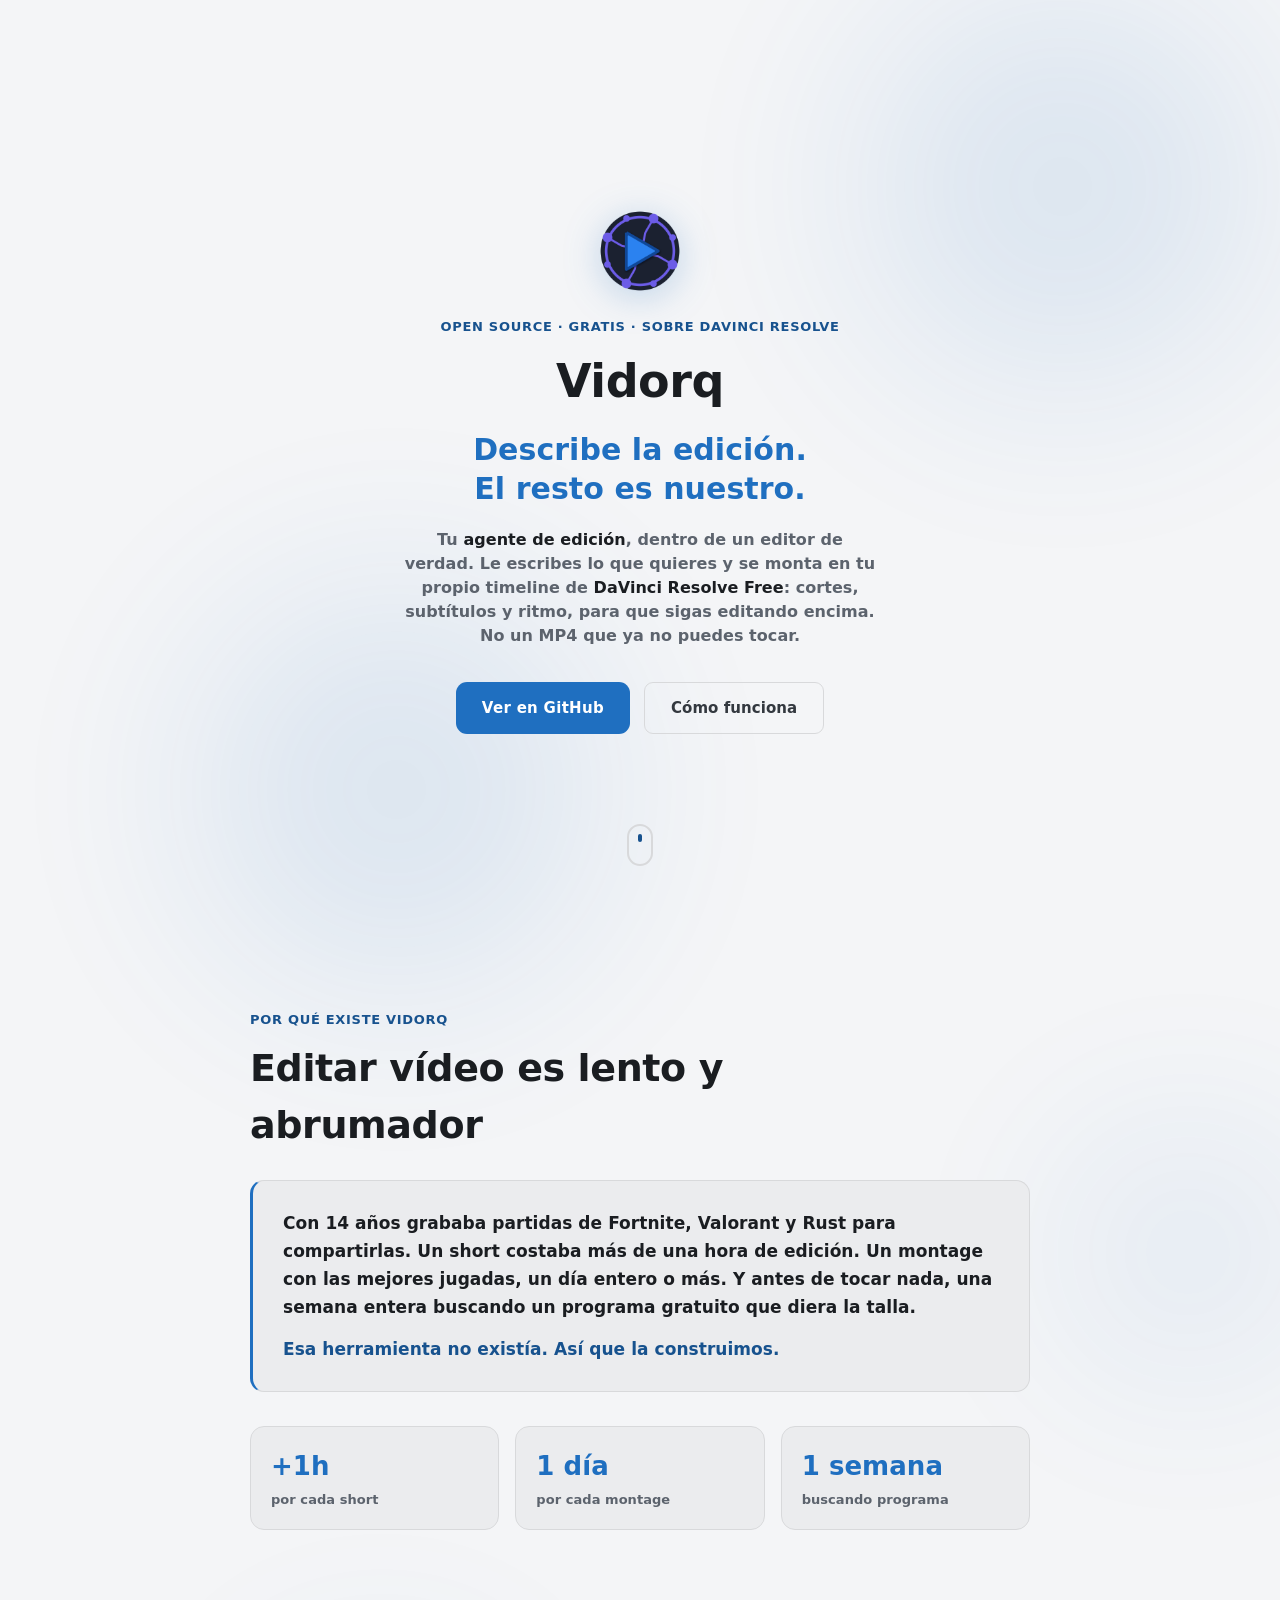
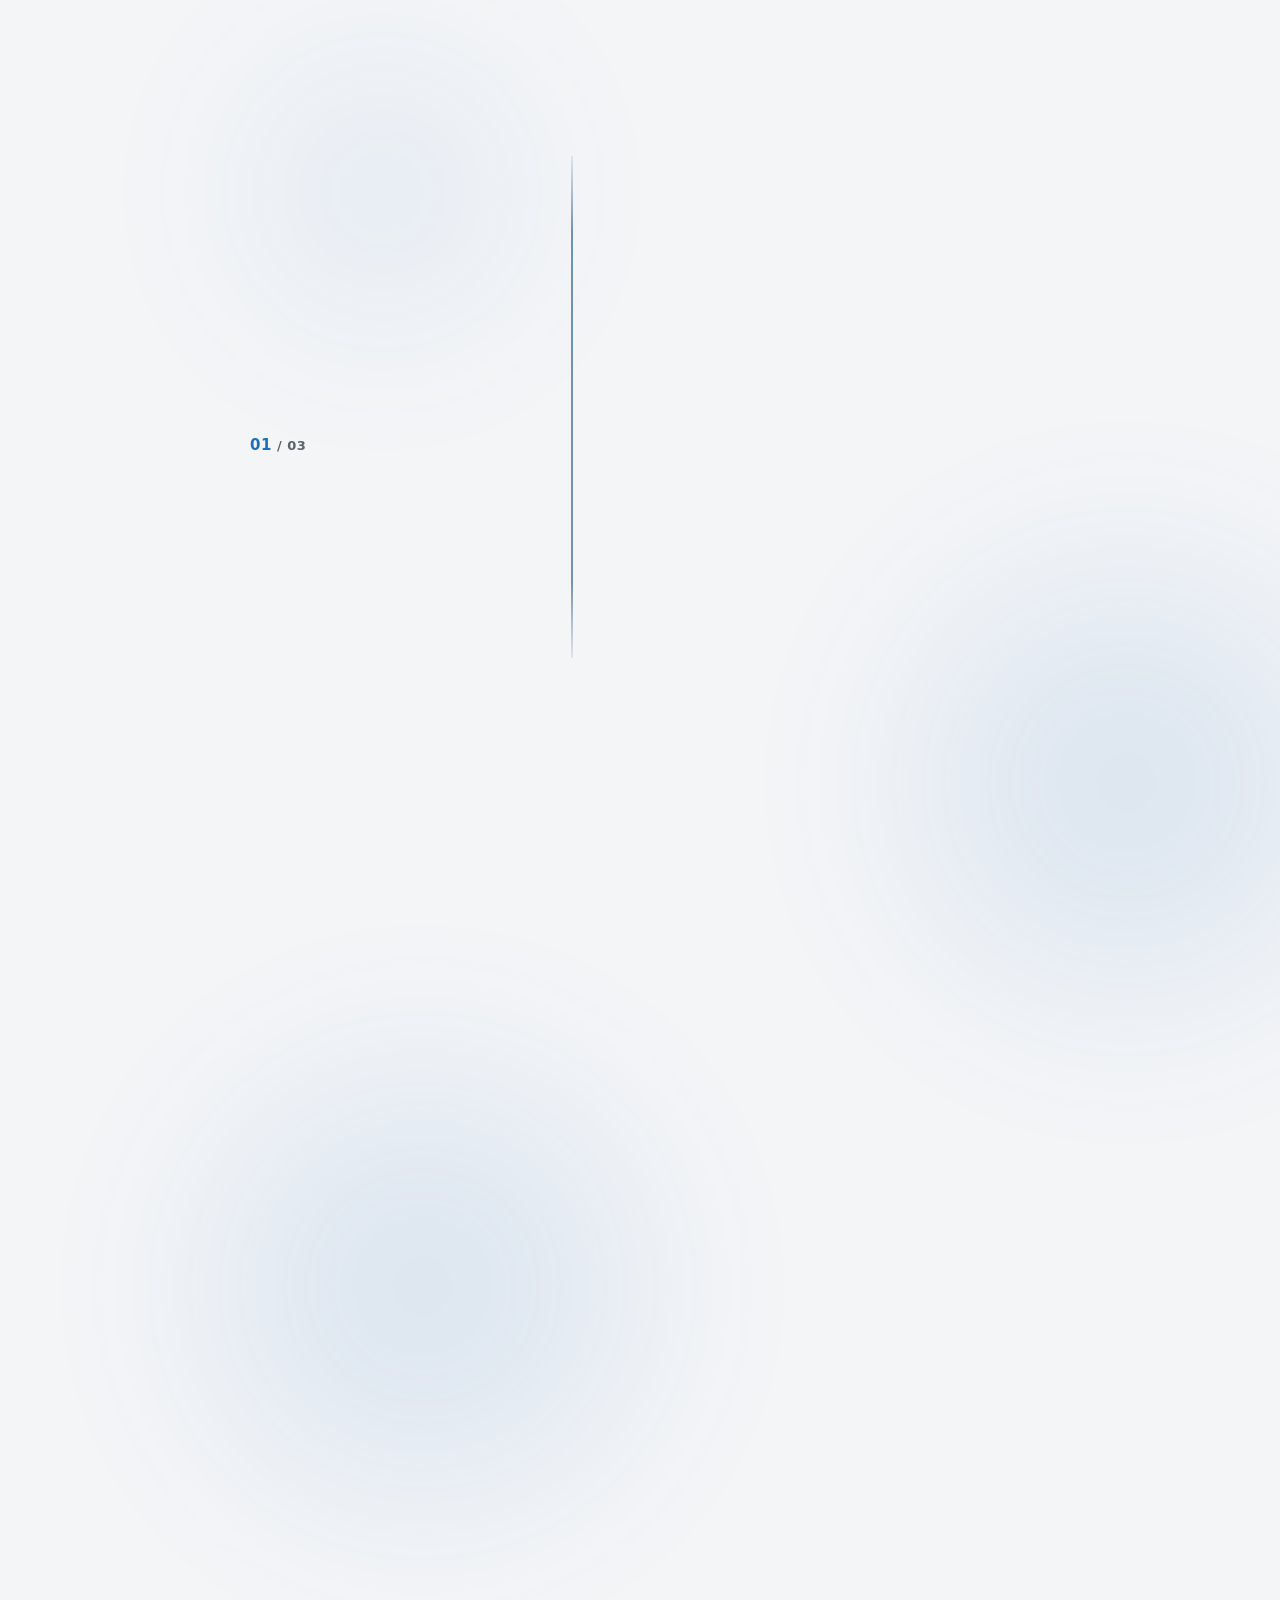
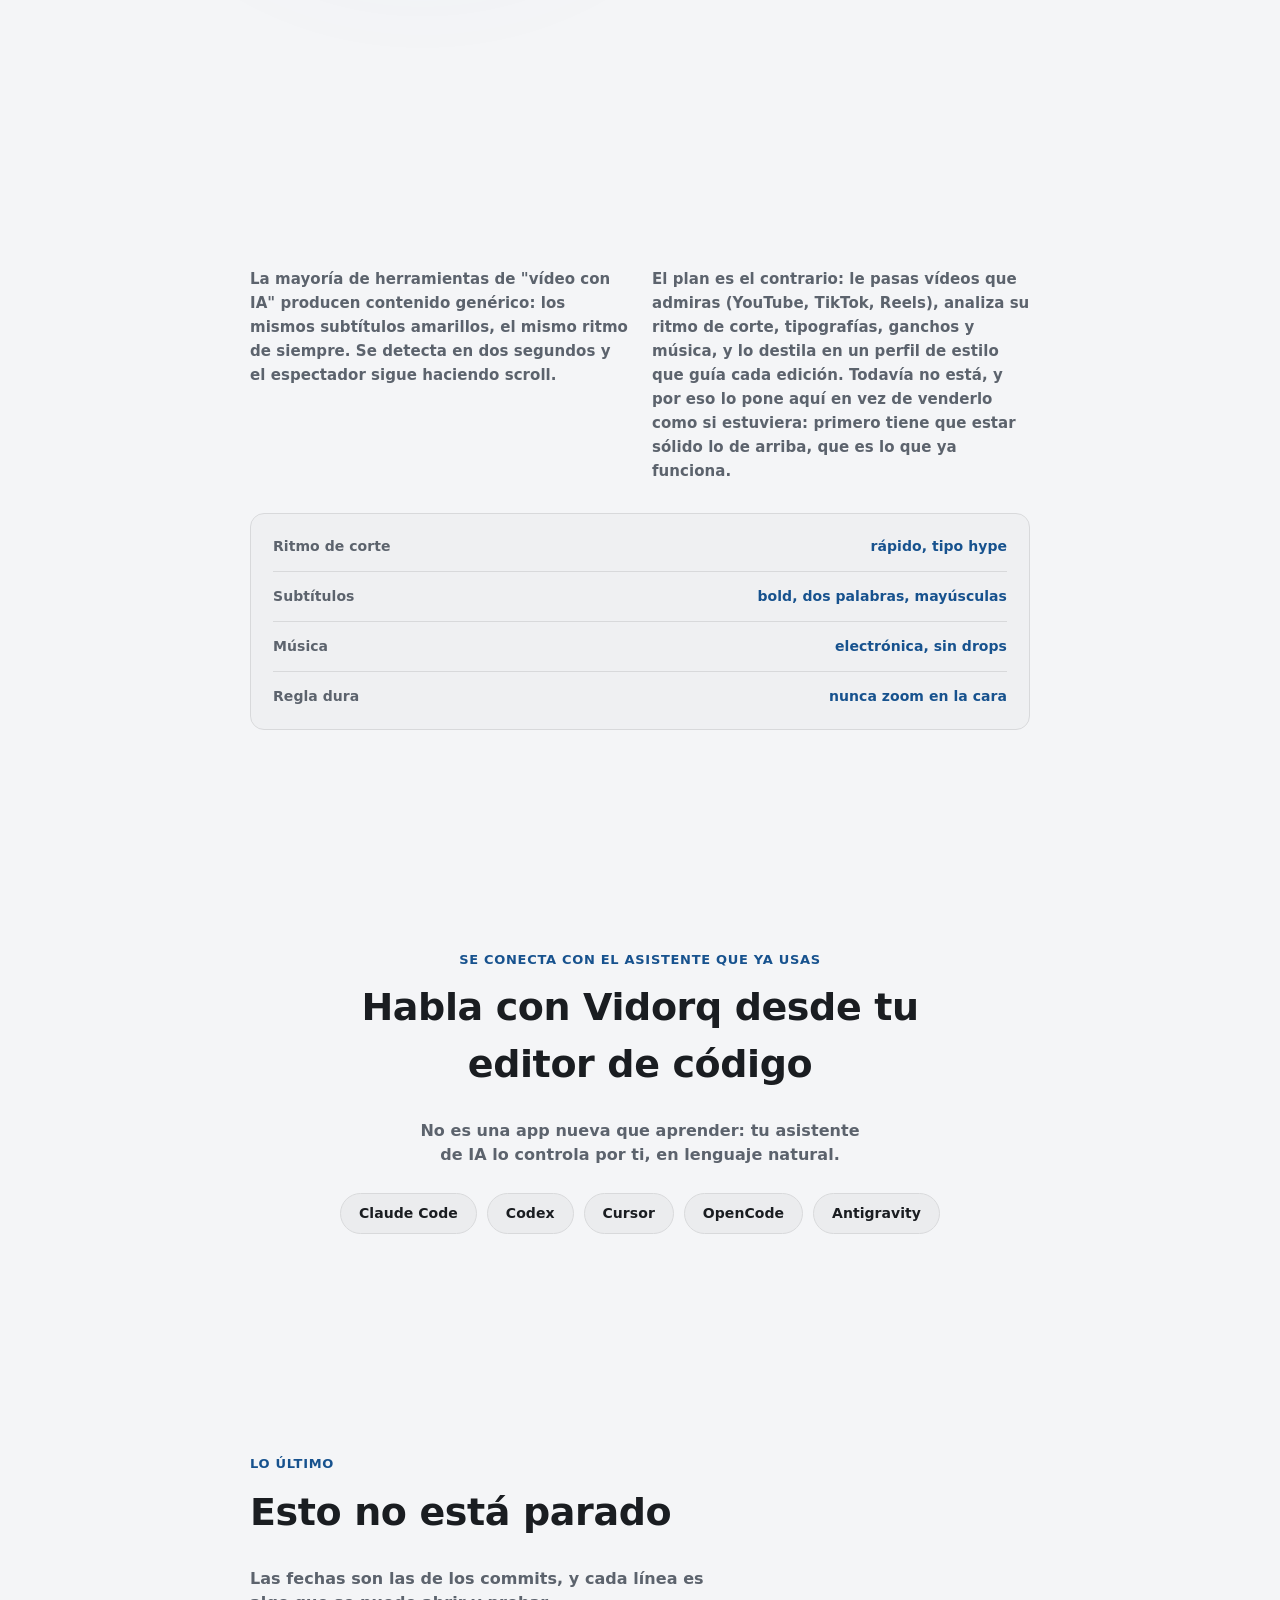
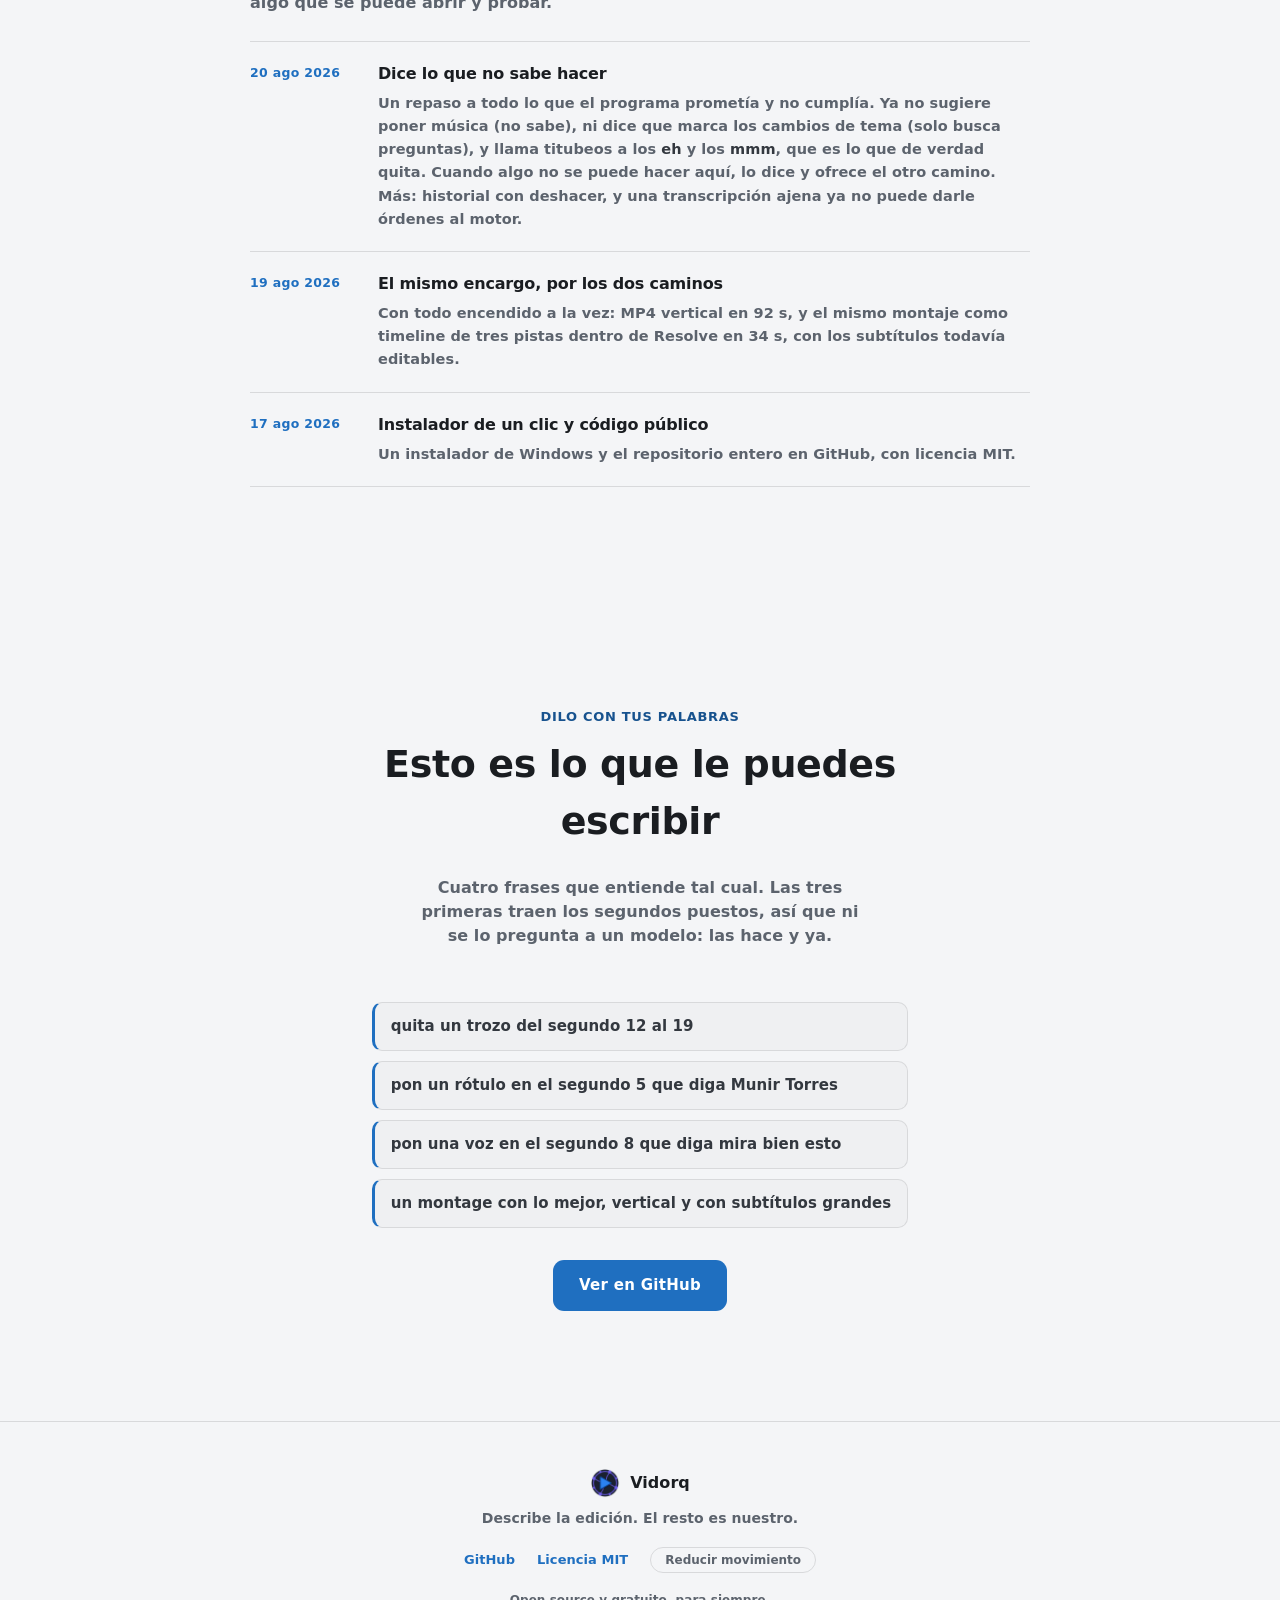
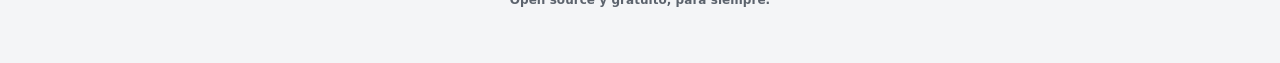
==== web/index.html @ 98719caa "Repaint the landing in Grafito, matching the app's new tokens Same palette, weights and button vocab" ====
<!DOCTYPE html>
<html lang="es">
<head>
  <meta charset="UTF-8">
  <meta name="viewport" content="width=device-width, initial-scale=1.0">
  <meta name="description" content="Vidorq: el editor de vídeo con IA, open source y gratuito, que vive dentro de DaVinci Resolve Free. Describe la edición, el resto es nuestro.">
  <title>Vidorq - Describe la edición. El resto es nuestro.</title>
  <link rel="icon" type="image/png" href="logo.png">
  <meta name="theme-color" content="#f4f5f7" media="(prefers-color-scheme: light)">
  <meta name="theme-color" content="#17191c" media="(prefers-color-scheme: dark)">
  <script>
  (function () {
    var h = document.documentElement;
    var q = new URLSearchParams(location.search).get('motion');
    var stored = null;
    try { stored = localStorage.getItem('vidorq-motion'); } catch (e) {}
    var reduce = matchMedia('(prefers-reduced-motion: reduce)').matches;
    var gain = q === 'off' ? 0
      : q === 'full' ? 1
      : stored === 'off' ? 0
      : reduce ? 0.25
      : 1;
    h.style.setProperty('--motion-gain', String(gain));
    h.classList.toggle('motion', gain > 0);
  })();
  </script>
  <link rel="stylesheet" href="styles.css">
  <noscript><style>.reveal { opacity: 1 !important; translate: 0 0 !important; }</style></noscript>
</head>
<body>

  <div class="parallax-bg" aria-hidden="true">
    <span class="orb orb-violet" style="top: -12vh; left: 60%;" data-speed="0.06"></span>
    <span class="orb orb-blue" style="top: 55vh; left: 8%;" data-speed="-0.09"></span>
    <span class="orb orb-violet orb-sm" style="top: 118vh; left: 78%;" data-speed="0.11"></span>
    <span class="orb orb-blue orb-sm" style="top: 178vh; left: 15%;" data-speed="-0.05"></span>
    <span class="orb orb-violet" style="top: 232vh; left: 65%;" data-speed="0.08"></span>
    <span class="orb orb-blue" style="top: 288vh; left: 10%;" data-speed="-0.07"></span>
  </div>

  <main>

    <!-- ============ HERO ============ -->
    <section class="hero">
      <div class="hero-inner">
        <img src="logo.png" width="1024" height="1024" alt="Vidorq" class="hero-logo" data-speed="-0.05">
        <p class="eyebrow reveal">Open source · gratis · sobre DaVinci Resolve</p>
        <h1 class="reveal">Vidorq</h1>
        <p class="tagline reveal">Describe la edición.<br>El resto es nuestro.</p>
        <p class="hero-sub reveal">Tu <strong>agente de edición</strong>, dentro de un editor de verdad. Le escribes lo que quieres y se monta en tu propio timeline de <strong>DaVinci Resolve Free</strong>: cortes, subtítulos y ritmo, para que sigas editando encima. No un MP4 que ya no puedes tocar.</p>
        <div class="hero-actions reveal">
          <a class="cta inline" href="https://github.com/Mun1to/vidorq" target="_blank" rel="noopener">Ver en GitHub</a>
          <a class="ghost" href="#problema">Cómo funciona</a>
        </div>
      </div>
      <a class="scroll-hint" href="#problema" aria-label="Bajar a la siguiente sección">
        <span></span>
      </a>
    </section>

    <!-- ============ EL PROBLEMA ============ -->
    <section id="problema" class="section">
      <div class="section-inner">
        <p class="eyebrow reveal">Por qué existe Vidorq</p>
        <h2 class="reveal">Editar vídeo es lento y abrumador</h2>

        <blockquote class="story reveal">
          <p>Con 14 años grababa partidas de Fortnite, Valorant y Rust para compartirlas. Un <strong>short</strong> costaba más de <strong>una hora</strong> de edición. Un <strong>montage</strong> con las mejores jugadas, <strong>un día entero o más</strong>. Y antes de tocar nada, <strong>una semana</strong> entera buscando un programa gratuito que diera la talla.</p>
          <p>Esa herramienta no existía. Así que la construimos.</p>
        </blockquote>

        <div class="stat-row">
          <div class="stat reveal">
            <strong>+1h</strong>
            <span>por cada short</span>
          </div>
          <div class="stat reveal">
            <strong>1 día</strong>
            <span>por cada montage</span>
          </div>
          <div class="stat reveal">
            <strong>1 semana</strong>
            <span>buscando programa</span>
          </div>
        </div>
      </div>
    </section>

    <!-- ============ COMO FUNCIONA ============ -->
    <section id="funciona" class="section">
      <div class="section-inner funciona-grid">
        <div class="funciona-sticky">
          <p class="eyebrow reveal">Cómo funciona</p>
          <h2 class="reveal">Tres pasos. Ninguna curva de aprendizaje</h2>
          <p class="funciona-counter" aria-hidden="true"><span data-count>01</span> / 03</p>
        </div>

        <div class="funciona-steps">
          <div class="step reveal" data-step="1">
            <span class="step-num">1</span>
            <h3>Arrastra tu vídeo</h3>
            <p>Suelta tu clip, tu podcast o tu partida grabada. Se instala una vez (Resolve, Python y ffmpeg) y a partir de ahí es un clic en el menú de Resolve.</p>
          </div>
          <div class="step reveal" data-step="2">
            <span class="step-num">2</span>
            <h3>Preset o prompt</h3>
            <p>Un clic en un preset, o escribe en lenguaje natural lo que quieres: "corta los silencios y añade zoom en los momentos clave".</p>
          </div>
          <div class="step reveal" data-step="3">
            <span class="step-num">3</span>
            <h3>MP4 o timeline en Resolve</h3>
            <p>Recibe el vídeo final listo para publicar, o el proyecto abierto en DaVinci Resolve para retocar cualquier detalle a mano.</p>
          </div>
        </div>
      </div>
    </section>

    <!-- ============ LO QUE YA HACE ============ -->
    <!-- Esta seccion nacio el 19-ago-2026 porque al quitar de "El diferenciador"
         una funcion que todavia no existe, la pagina se quedaba sin decir en
         ningun sitio lo que el programa SI hace hoy. El contraste de
         posicionamiento es el que ya estaba decidido en docs/METAS.md: los demas
         exportan XML hacia Resolve, este vive dentro. -->
    <section id="hace" class="section">
      <div class="section-inner">
        <p class="eyebrow reveal">Lo que ya hace</p>
        <h2 class="reveal">Los demás exportan XML a Resolve. Vidorq vive en Resolve.</h2>

        <div class="split">
          <p class="reveal">Sale un timeline de verdad, con sus clips, sus subtítulos como títulos que puedes abrir y seguir tocando, y su corrección de color como una primaria normal. No un archivo que importas y rezas.</p>
          <p class="reveal">Y si lo que quieres es el vídeo y ya, sale también el MP4 sin abrir Resolve. Las dos salidas del mismo montaje, y cuando algo solo cabe en una, te lo dice antes en vez de callárselo.</p>
        </div>

        <div class="profile-card reveal">
          <div class="profile-row"><span>Corte</span><em>silencios, titubeos y tomas repetidas fuera</em></div>
          <div class="profile-row"><span>Subtítulos</span><em>diez estilos y ocho entradas, editables en Resolve</em></div>
          <div class="profile-row"><span>Vertical</span><em>9:16 apuntando a la cara, no al centro</em></div>
          <div class="profile-row"><span>Y además</span><em>zoom que se mueve, transiciones, rótulos y color</em></div>
        </div>
      </div>
    </section>

    <!-- ============ ANTI-SLOP ============ -->
    <section id="estilo" class="section">
      <div class="section-inner">
        <p class="eyebrow reveal">En camino</p>
        <h2 class="reveal">Se entrenará con tu estilo, no con plantillas</h2>

        <div class="split">
          <p class="reveal">La mayoría de herramientas de "vídeo con IA" producen contenido genérico: los mismos subtítulos amarillos, el mismo ritmo de siempre. Se detecta en dos segundos y el espectador sigue haciendo scroll.</p>
          <p class="reveal">El plan es el contrario: le pasas vídeos que admiras (YouTube, TikTok, Reels), analiza su ritmo de corte, tipografías, ganchos y música, y lo destila en un perfil de estilo que guía cada edición. <strong>Todavía no está</strong>, y por eso lo pone aquí en vez de venderlo como si estuviera: primero tiene que estar sólido lo de arriba, que es lo que ya funciona.</p>
        </div>

        <div class="profile-card reveal">
          <div class="profile-row"><span>Ritmo de corte</span><em>rápido, tipo hype</em></div>
          <div class="profile-row"><span>Subtítulos</span><em>bold, dos palabras, mayúsculas</em></div>
          <div class="profile-row"><span>Música</span><em>electrónica, sin drops</em></div>
          <div class="profile-row"><span>Regla dura</span><em>nunca zoom en la cara</em></div>
        </div>
      </div>
    </section>

    <!-- ============ FUNCIONA CON TU IA ============ -->
    <section id="ia" class="section">
      <div class="section-inner center">
        <p class="eyebrow reveal">Se conecta con el asistente que ya usas</p>
        <h2 class="reveal">Habla con Vidorq desde tu editor de código</h2>
        <p class="hint-text reveal">No es una app nueva que aprender: tu asistente de IA lo controla por ti, en lenguaje natural.</p>

        <div class="chips reveal">
          <span class="chip">Claude Code</span>
          <span class="chip">Codex</span>
          <span class="chip">Cursor</span>
          <span class="chip">OpenCode</span>
          <span class="chip">Antigravity</span>
        </div>
      </div>
    </section>

    <!-- ============ CIERRE: LO QUE LE PUEDES PEDIR ============ -->
    <!-- El cierre que pedia el roadmap: participativo y con prompts de ejemplo,
         no un boton suelto. Los cuatro son frases que el programa entiende de
         verdad, y las tres primeras ni siquiera pasan por un modelo: llevan los
         numeros puestos y eso es aritmetica. El montage de gaming esta ahi
         porque es literalmente de donde sale este proyecto. -->
    <section id="cambios" class="section">
      <div class="section-inner">
        <p class="eyebrow reveal">Lo último</p>
        <h2 class="reveal">Esto no está parado</h2>
        <p class="hint-text reveal">Las fechas son las de los commits, y cada línea es algo que se puede abrir y probar.</p>

        <ol class="log">
          <li class="log-row reveal">
            <span class="log-when">20 ago 2026</span>
            <div>
              <h3>Dice lo que no sabe hacer</h3>
              <p>Un repaso a todo lo que el programa prometía y no cumplía. Ya no sugiere poner música (no sabe), ni dice que marca los cambios de tema (solo busca preguntas), y llama titubeos a los <em>eh</em> y los <em>mmm</em>, que es lo que de verdad quita. Cuando algo no se puede hacer aquí, lo dice y ofrece el otro camino. Más: historial con deshacer, y una transcripción ajena ya no puede darle órdenes al motor.</p>
            </div>
          </li>
          <li class="log-row reveal">
            <span class="log-when">19 ago 2026</span>
            <div>
              <h3>El mismo encargo, por los dos caminos</h3>
              <p>Con todo encendido a la vez: MP4 vertical en 92 s, y el mismo montaje como timeline de tres pistas dentro de Resolve en 34 s, con los subtítulos todavía editables.</p>
            </div>
          </li>
          <li class="log-row reveal">
            <span class="log-when">17 ago 2026</span>
            <div>
              <h3>Instalador de un clic y código público</h3>
              <p>Un instalador de Windows y el repositorio entero en GitHub, con licencia MIT.</p>
            </div>
          </li>
        </ol>
      </div>
    </section>

    <section id="pedir" class="section">
      <div class="section-inner center">
        <p class="eyebrow reveal">Dilo con tus palabras</p>
        <h2 class="reveal">Esto es lo que le puedes escribir</h2>
        <p class="hint-text reveal">Cuatro frases que entiende tal cual. Las tres primeras traen los segundos puestos, así que ni se lo pregunta a un modelo: las hace y ya.</p>

        <div class="says reveal">
          <p class="say">quita un trozo del segundo 12 al 19</p>
          <p class="say">pon un rótulo en el segundo 5 que diga Munir Torres</p>
          <p class="say">pon una voz en el segundo 8 que diga mira bien esto</p>
          <p class="say">un montage con lo mejor, vertical y con subtítulos grandes</p>
        </div>

        <div class="hero-actions reveal">
          <a class="cta inline" href="https://github.com/Mun1to/vidorq" target="_blank" rel="noopener">Ver en GitHub</a>
        </div>
      </div>
    </section>

  </main>

  <!-- ============ FOOTER ============ -->
  <footer class="footer">
    <div class="footer-inner">
      <div class="brand">
        <img src="logo.png" width="1024" height="1024" alt="Vidorq" class="brand-logo">
        <span class="brand-name">Vidorq</span>
      </div>
      <p class="footer-tagline">Describe la edición. El resto es nuestro.</p>
      <div class="footer-links">
        <a href="https://github.com/Mun1to/vidorq" target="_blank" rel="noopener">GitHub</a>
        <a href="https://github.com/Mun1to/vidorq/blob/main/LICENSE" target="_blank" rel="noopener">Licencia MIT</a>
        <button type="button" class="motion-toggle" id="motionToggle" aria-pressed="false">Reducir movimiento</button>
      </div>
      <p class="footer-copy">Open source y gratuito, para siempre.</p>
    </div>
  </footer>

  <script src="app.js"></script>
</body>
</html>
---- web/styles.css ----
/* ==========================================================
   Vidorq - landing
   Los tokens de color, peso y tipografia son una copia sincronizada
   de app/src/App.css (paleta Grafito, hecha el 23-ago-2026). No se
   importan por ruta relativa a proposito: la landing se despliega
   sola y ese archivo puede no existir en produccion. Si App.css
   cambia su :root, hay que volver a copiarlo aqui a mano.
   ========================================================== */

:root {
  font-family: "Segoe UI Variable Display", "Segoe UI Variable Text", "Segoe UI", Inter,
    system-ui, sans-serif;
  font-size: 16px;
  line-height: 1.5;
  letter-spacing: .05px;
  -webkit-font-smoothing: antialiased;

  --w-cuerpo: 600;
  --w-fuerte: 720;
  --w-et: 800;

  --panel: color-mix(in srgb, var(--bg) 100%, var(--vuelta) 4%);
  --panel2: color-mix(in srgb, var(--bg) 100%, var(--vuelta) 2%);
  --line: color-mix(in srgb, var(--bg) 100%, var(--vuelta) 13%);
  --line-soft: color-mix(in srgb, var(--bg) 100%, var(--vuelta) 7%);
  --accent-soft: color-mix(in srgb, var(--accent) 74%, var(--vuelta));
  --accent-fill: color-mix(in srgb, var(--accent) 14%, var(--bg));
}

:root, :root[data-theme="light"] {
  color-scheme: light;
  --vuelta: #000000;
  --bg: #f4f5f7;
  --text: #1a1d21;
  --text-dim: #33383f;
  --muted: #5c636d;
  --faint: #858c96;
  --accent: #1f6fc0;
  --sobre: #ffffff;
}

@media (prefers-color-scheme: dark) {
  :root:not([data-theme="light"]) {
    color-scheme: dark;
    --vuelta: #ffffff;
    --bg: #17191c;
    --text: #e8eaed;
    --text-dim: #c5cbd3;
    --muted: #9aa1ab;
    --faint: #6b727c;
    --accent: #3d8ee0;
    --sobre: #06090c;
  }
}

:root[data-theme="dark"] {
  color-scheme: dark;
  --vuelta: #ffffff;
  --bg: #17191c;
  --text: #e8eaed;
  --text-dim: #c5cbd3;
  --muted: #9aa1ab;
  --faint: #6b727c;
  --accent: #3d8ee0;
  --sobre: #06090c;
}

* { box-sizing: border-box; margin: 0; padding: 0; }

html { scroll-behavior: auto; }
html.motion { scroll-behavior: smooth; }

body {
  background: var(--bg);
  color: var(--text);
  font-weight: var(--w-cuerpo);
  overflow-x: hidden;
  position: relative;
}

img { display: block; max-width: 100%; }

a { color: inherit; text-decoration: none; }

/* ---------- fondo en capas (parallax) ---------- */

.parallax-bg {
  position: absolute;
  inset: 0;
  z-index: 0;
  overflow: hidden;
  pointer-events: none;
}

.orb {
  position: absolute;
  display: block;
  width: 46vw;
  height: 46vw;
  max-width: 620px;
  max-height: 620px;
  border-radius: 50%;
  filter: blur(90px);
  opacity: .16;
  will-change: translate;
}

.orb-sm { width: 30vw; height: 30vw; max-width: 380px; max-height: 380px; opacity: .11; }

/* Un solo acento, no dos: el morado ya no existe en Grafito. */
.orb-violet, .orb-blue { background: radial-gradient(circle, var(--accent), transparent 70%); }

main, .footer { position: relative; z-index: 1; }

/* ---------- reveal on scroll ---------- */

.reveal {
  opacity: 0;
  translate: 0 calc(22px * var(--motion-gain, 1));
  transition: opacity .7s ease, translate .7s ease;
}

.reveal.in-view { opacity: 1; translate: 0 0; }

.funciona-steps .reveal:nth-child(2) { transition-delay: .12s; }
.funciona-steps .reveal:nth-child(3) { transition-delay: .24s; }
.stat-row .reveal:nth-child(2) { transition-delay: .12s; }
.stat-row .reveal:nth-child(3) { transition-delay: .24s; }

/* ---------- texto general ---------- */

.eyebrow {
  font-size: 13px;
  font-weight: var(--w-et);
  letter-spacing: .7px;
  text-transform: uppercase;
  color: var(--accent-soft);
  margin-bottom: 10px;
}

h1, h2, h3 { font-weight: var(--w-et); letter-spacing: -.01em; color: var(--text); }

h2 {
  font-size: clamp(26px, 4vw, 38px);
  margin-bottom: 26px;
  max-width: 640px;
}

.section .center h2, .center h2 { margin-left: auto; margin-right: auto; }

/* ---------- hero ---------- */

.hero {
  position: relative;
  min-height: 100vh;
  display: flex;
  flex-direction: column;
  align-items: center;
  justify-content: center;
  text-align: center;
  padding: 100px 24px 60px;
}

.hero-inner {
  max-width: 640px;
  display: flex;
  flex-direction: column;
  align-items: center;
  will-change: opacity, translate, scale;
}

.hero-logo {
  width: 88px;
  height: 88px;
  margin-bottom: 22px;
  filter: drop-shadow(0 6px 18px color-mix(in srgb, var(--accent) 25%, transparent));
}

.hero h1 {
  font-size: clamp(34px, 6vw, 46px);
  margin-bottom: 14px;
}

.tagline {
  font-size: clamp(22px, 3.4vw, 30px);
  font-weight: var(--w-fuerte);
  color: var(--accent);
  margin-bottom: 20px;
  line-height: 1.3;
}

.hero-sub {
  color: var(--muted);
  font-size: 16px;
  max-width: 480px;
  margin-bottom: 34px;
}

.hero-sub strong { color: var(--text); font-weight: var(--w-fuerte); }

.hero-actions { display: flex; gap: 14px; flex-wrap: wrap; justify-content: center; }

/* ---------- botones (mismas clases que la app: .cta y .ghost) ---------- */

.cta {
  background: var(--accent);
  color: var(--sobre);
  border: 0;
  border-radius: 11px;
  padding: 14px 26px;
  font-size: 15px;
  font-weight: var(--w-fuerte);
  letter-spacing: .3px;
  font-family: inherit;
  cursor: pointer;
  display: inline-flex;
  align-items: center;
  justify-content: center;
  gap: 9px;
  transition: filter .12s, translate .18s ease-out;
}

.cta:hover { filter: brightness(1.1); }
.cta:focus-visible { outline: 2px solid var(--accent); outline-offset: 2px; border-radius: 6px; }

.ghost {
  background: transparent;
  border: 1px solid var(--line);
  color: var(--text-dim);
  border-radius: 9px;
  padding: 14px 26px;
  font-size: 15px;
  font-weight: var(--w-cuerpo);
  font-family: inherit;
  cursor: pointer;
  display: inline-block;
  transition: border-color .12s, translate .18s ease-out;
}

.ghost:hover { border-color: var(--accent); }
.ghost:focus-visible { outline: 2px solid var(--accent); outline-offset: 2px; border-radius: 6px; }

.scroll-hint {
  position: absolute;
  bottom: 34px;
  left: 50%;
  transform: translateX(-50%);
  width: 26px;
  height: 42px;
  border: 2px solid var(--line);
  border-radius: 999px;
  display: flex;
  justify-content: center;
  padding-top: 8px;
}

.scroll-hint span {
  width: 4px;
  height: 8px;
  border-radius: 999px;
  background: var(--accent-soft);
}

html.motion .scroll-hint span {
  animation: scrollDot 1.8s ease-in-out 2;
}

@keyframes scrollDot {
  0% { translate: 0 0; opacity: 1; }
  70% { translate: 0 14px; opacity: 0; }
  100% { translate: 0 14px; opacity: 0; }
}

/* ---------- secciones ---------- */

.section { padding: 110px 24px; }

.section-inner { max-width: 780px; margin: 0 auto; }

.section-inner.center { text-align: center; display: flex; flex-direction: column; align-items: center; }

/* ---------- problema ---------- */

.story {
  background: var(--panel);
  border: 1px solid var(--line);
  border-left: 3px solid var(--accent);
  border-radius: 14px;
  padding: 28px 30px;
  font-size: 17px;
  line-height: 1.65;
  color: var(--text);
  margin-bottom: 34px;
}

.story p + p { margin-top: 14px; color: var(--accent-soft); font-weight: var(--w-fuerte); }

.story strong { color: var(--text); font-weight: var(--w-fuerte); }

.stat-row { display: flex; gap: 16px; flex-wrap: wrap; }

.stat {
  flex: 1;
  min-width: 140px;
  background: var(--panel);
  border: 1px solid var(--line);
  border-radius: 14px;
  padding: 20px;
  display: flex;
  flex-direction: column;
  gap: 4px;
}

.stat strong { font-size: 26px; color: var(--accent); font-weight: var(--w-et); }
.stat span { font-size: 13px; color: var(--muted); }

/* ---------- como funciona (timeline + columna sticky) ---------- */

.funciona-grid { display: block; }

.funciona-counter {
  margin-top: 18px;
  font-size: 13px;
  font-weight: var(--w-fuerte);
  color: var(--muted);
  letter-spacing: .5px;
  font-variant-numeric: tabular-nums;
}

.funciona-counter span { color: var(--accent); font-size: 15px; font-weight: var(--w-et); }

.funciona-steps {
  position: relative;
  display: flex;
  flex-direction: column;
  gap: 28px;
  padding-left: 34px;
  margin-top: 36px;
}

.funciona-steps::before {
  content: "";
  position: absolute;
  left: 13px;
  top: 6px;
  bottom: 6px;
  width: 2px;
  background: linear-gradient(180deg, var(--line), var(--accent-soft) 15%, var(--accent-soft) 85%, var(--line));
  opacity: .6;
}

.step {
  position: relative;
  background: var(--panel);
  border: 1px solid var(--line);
  border-radius: 14px;
  padding: 26px 22px;
  display: flex;
  flex-direction: column;
  gap: 8px;
}

.step-num {
  position: absolute;
  left: -34px;
  top: 26px;
  width: 32px;
  height: 32px;
  border-radius: 50%;
  background: var(--accent);
  color: var(--sobre);
  font-weight: var(--w-et);
  font-size: 14px;
  display: grid;
  place-items: center;
  box-shadow: 0 0 0 4px var(--bg);
  transition: scale .3s ease, box-shadow .3s ease;
}

.step.active .step-num {
  scale: 1.15;
  box-shadow: 0 0 0 4px var(--bg), 0 0 16px color-mix(in srgb, var(--accent) 55%, transparent);
}

.step h3 { font-size: 17px; font-weight: var(--w-fuerte); }
.step p { font-size: 14px; color: var(--muted); line-height: 1.55; }

@media (min-width: 860px) {
  .funciona-grid {
    display: grid;
    grid-template-columns: 260px 1fr;
    gap: 48px;
    align-items: start;
  }

  .funciona-sticky { position: sticky; top: 120px; }

  .funciona-steps { margin-top: 0; }
}

/* ---------- anti-slop / lo que ya hace ---------- */

.split {
  display: grid;
  grid-template-columns: 1fr 1fr;
  gap: 24px;
  margin-bottom: 30px;
}

.split p { color: var(--muted); font-size: 15px; line-height: 1.6; }

.profile-card {
  background: var(--panel2);
  border: 1px solid var(--line);
  border-radius: 14px;
  padding: 8px 22px;
}

.profile-row {
  display: flex;
  justify-content: space-between;
  gap: 12px;
  padding: 14px 0;
  font-size: 14px;
}

.profile-row + .profile-row { border-top: 1px solid var(--line); }
.profile-row span { color: var(--muted); }
.profile-row em { color: var(--accent-soft); font-style: normal; font-weight: var(--w-fuerte); text-align: right; }

/* ---------- funciona con tu IA ---------- */

.hint-text { color: var(--muted); max-width: 460px; margin-bottom: 26px; }

.chips { display: flex; gap: 10px; flex-wrap: wrap; justify-content: center; }

.chip {
  background: var(--panel);
  border: 1px solid var(--line);
  color: var(--text);
  border-radius: 999px;
  padding: 9px 18px;
  font-size: 14px;
  font-weight: var(--w-fuerte);
  display: inline-block;
  transition: translate .18s ease-out, border-color .15s;
}

/* ---------- lo ultimo (changelog) ---------- */

.log { list-style: none; display: flex; flex-direction: column; gap: 0; }

.log-row {
  display: grid;
  grid-template-columns: 108px 1fr;
  gap: 20px;
  padding: 20px 0;
  border-top: 1px solid var(--line);
}

.log-row:last-child { border-bottom: 1px solid var(--line); }

.log-when {
  font-size: 12.5px;
  font-weight: var(--w-fuerte);
  letter-spacing: .3px;
  color: var(--accent);
  padding-top: 2px;
}

.log-row h3 { font-size: 16px; margin-bottom: 6px; font-weight: var(--w-fuerte); }
.log-row p { font-size: 14.5px; color: var(--muted); line-height: 1.6; }
.log-row em { color: var(--text-dim); font-style: normal; font-weight: var(--w-fuerte); }

@media (max-width: 640px) {
  .log-row { grid-template-columns: 1fr; gap: 6px; }
}

/* Las frases que se le pueden escribir. Se ven como lo que son: texto que
   alguien teclea, no botones ni tarjetas. */
.says {
  display: flex; flex-direction: column; gap: 10px;
  max-width: 620px; margin: 28px auto 32px; text-align: left;
}
.say {
  background: var(--panel2);
  border: 1px solid var(--line);
  border-left: 3px solid var(--accent);
  border-radius: 10px; padding: 13px 16px;
  font-size: 15px; line-height: 1.4; color: var(--text-dim);
}
@media (max-width: 640px) { .say { font-size: 14px; padding: 11px 13px; } }

/* ---------- footer ---------- */

.footer {
  border-top: 1px solid var(--line);
  padding: 46px 24px 54px;
  text-align: center;
}

.footer .brand { display: flex; align-items: center; justify-content: center; gap: 10px; margin-bottom: 10px; }
.footer .brand-logo { width: 30px; height: 30px; }
.footer .brand-name { font-weight: var(--w-et); font-size: 16px; }

.footer-tagline { color: var(--muted); font-size: 14px; margin-bottom: 18px; }

.footer-links { display: flex; gap: 22px; justify-content: center; align-items: center; flex-wrap: wrap; margin-bottom: 18px; }
.footer-links a { font-size: 13px; color: var(--accent); font-weight: var(--w-fuerte); }
.footer-links a:hover { text-decoration: underline; }
.footer-links a:focus-visible { outline: 2px solid var(--accent); outline-offset: 3px; }

.motion-toggle {
  background: transparent;
  border: 1px solid var(--line);
  color: var(--muted);
  border-radius: 999px;
  padding: 5px 14px;
  font-size: 12px;
  font-weight: var(--w-fuerte);
  font-family: inherit;
  cursor: pointer;
  transition: border-color .15s, color .15s;
}

.motion-toggle:hover { border-color: var(--accent); color: var(--text); }
.motion-toggle[aria-pressed="true"] { border-color: var(--accent); color: var(--accent); background: var(--accent-fill); }
.motion-toggle:focus-visible { outline: 2px solid var(--accent); outline-offset: 3px; }

.footer-copy { font-size: 12px; color: var(--muted); }

/* ---------- responsive ---------- */

@media (max-width: 720px) {
  .split { grid-template-columns: 1fr; }
  .section { padding: 80px 20px; }
  .hero { padding: 90px 20px 50px; }
  .profile-row { flex-direction: column; gap: 2px; }
  .profile-row em { text-align: left; }
}

@media (max-width: 480px) {
  .orb { opacity: .1; }
  .cta, .ghost { width: 100%; text-align: center; }
  .hero-actions { flex-direction: column; width: 100%; }
}
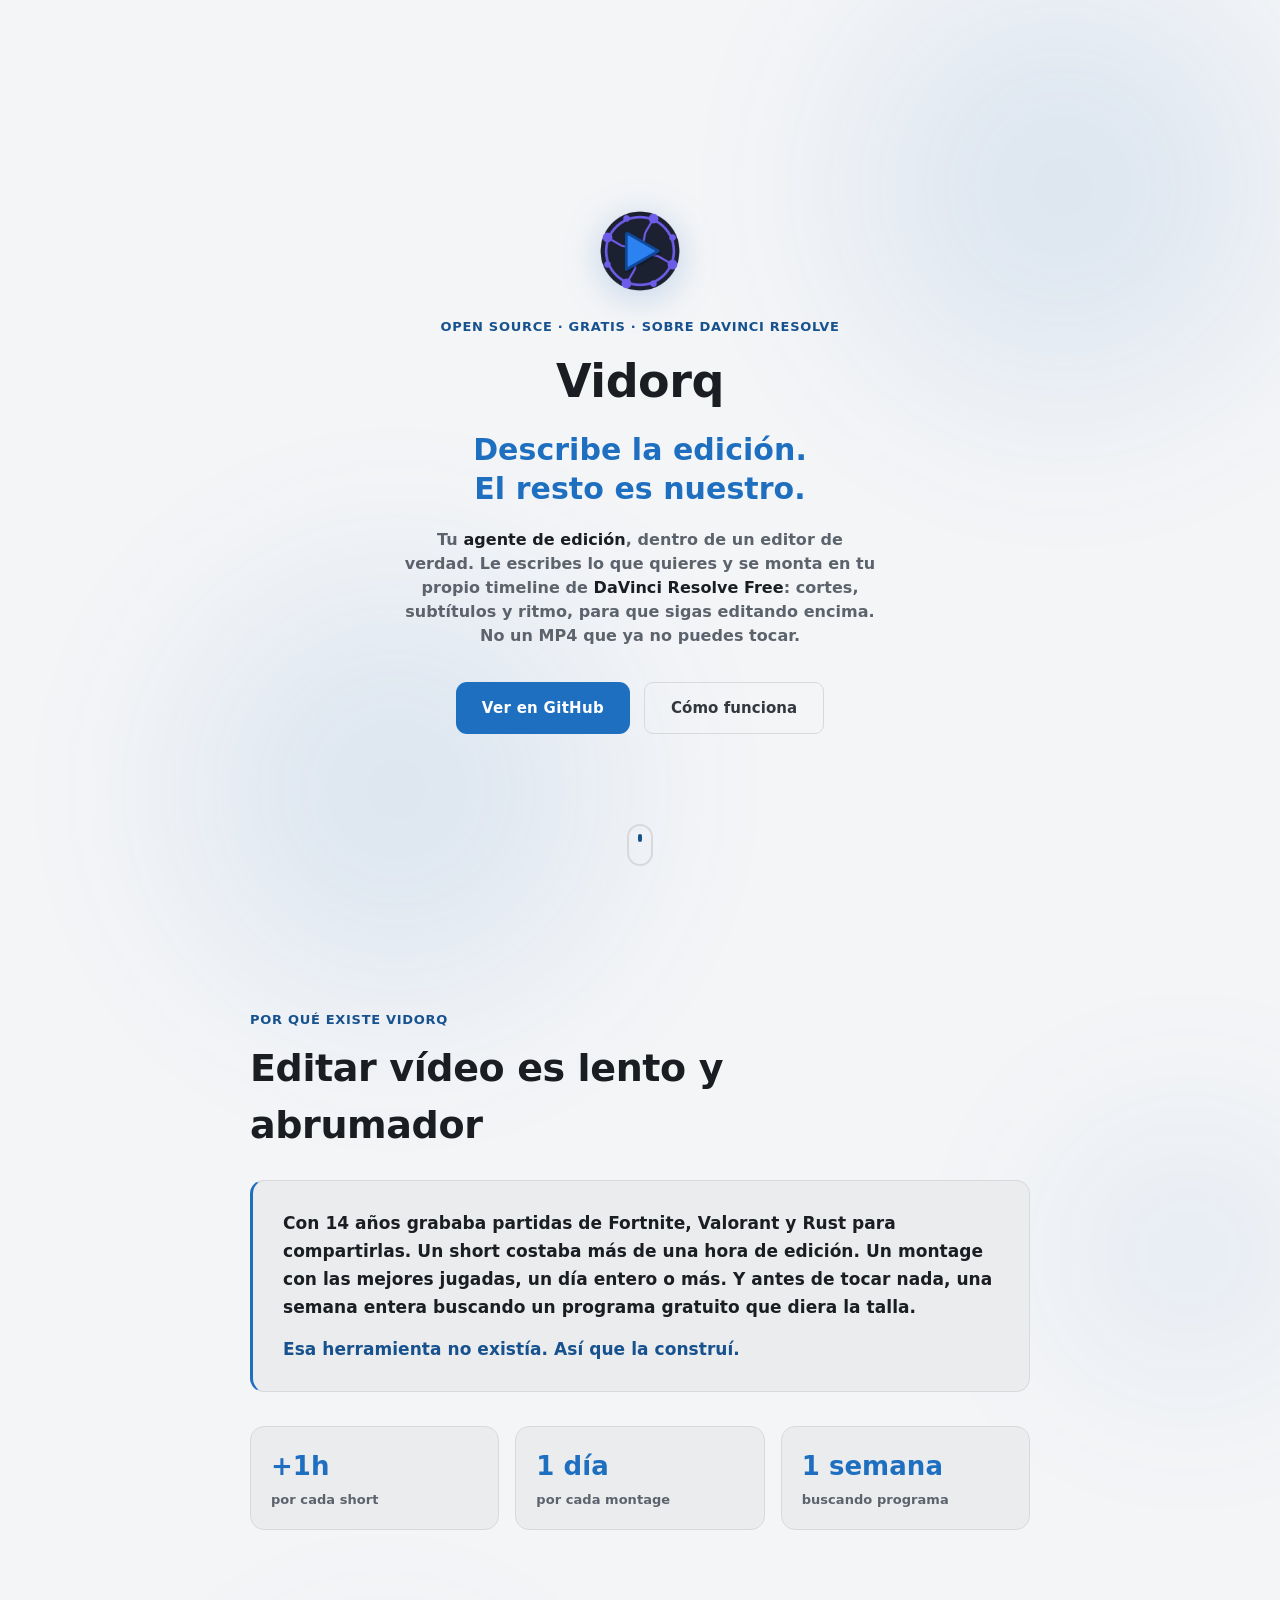
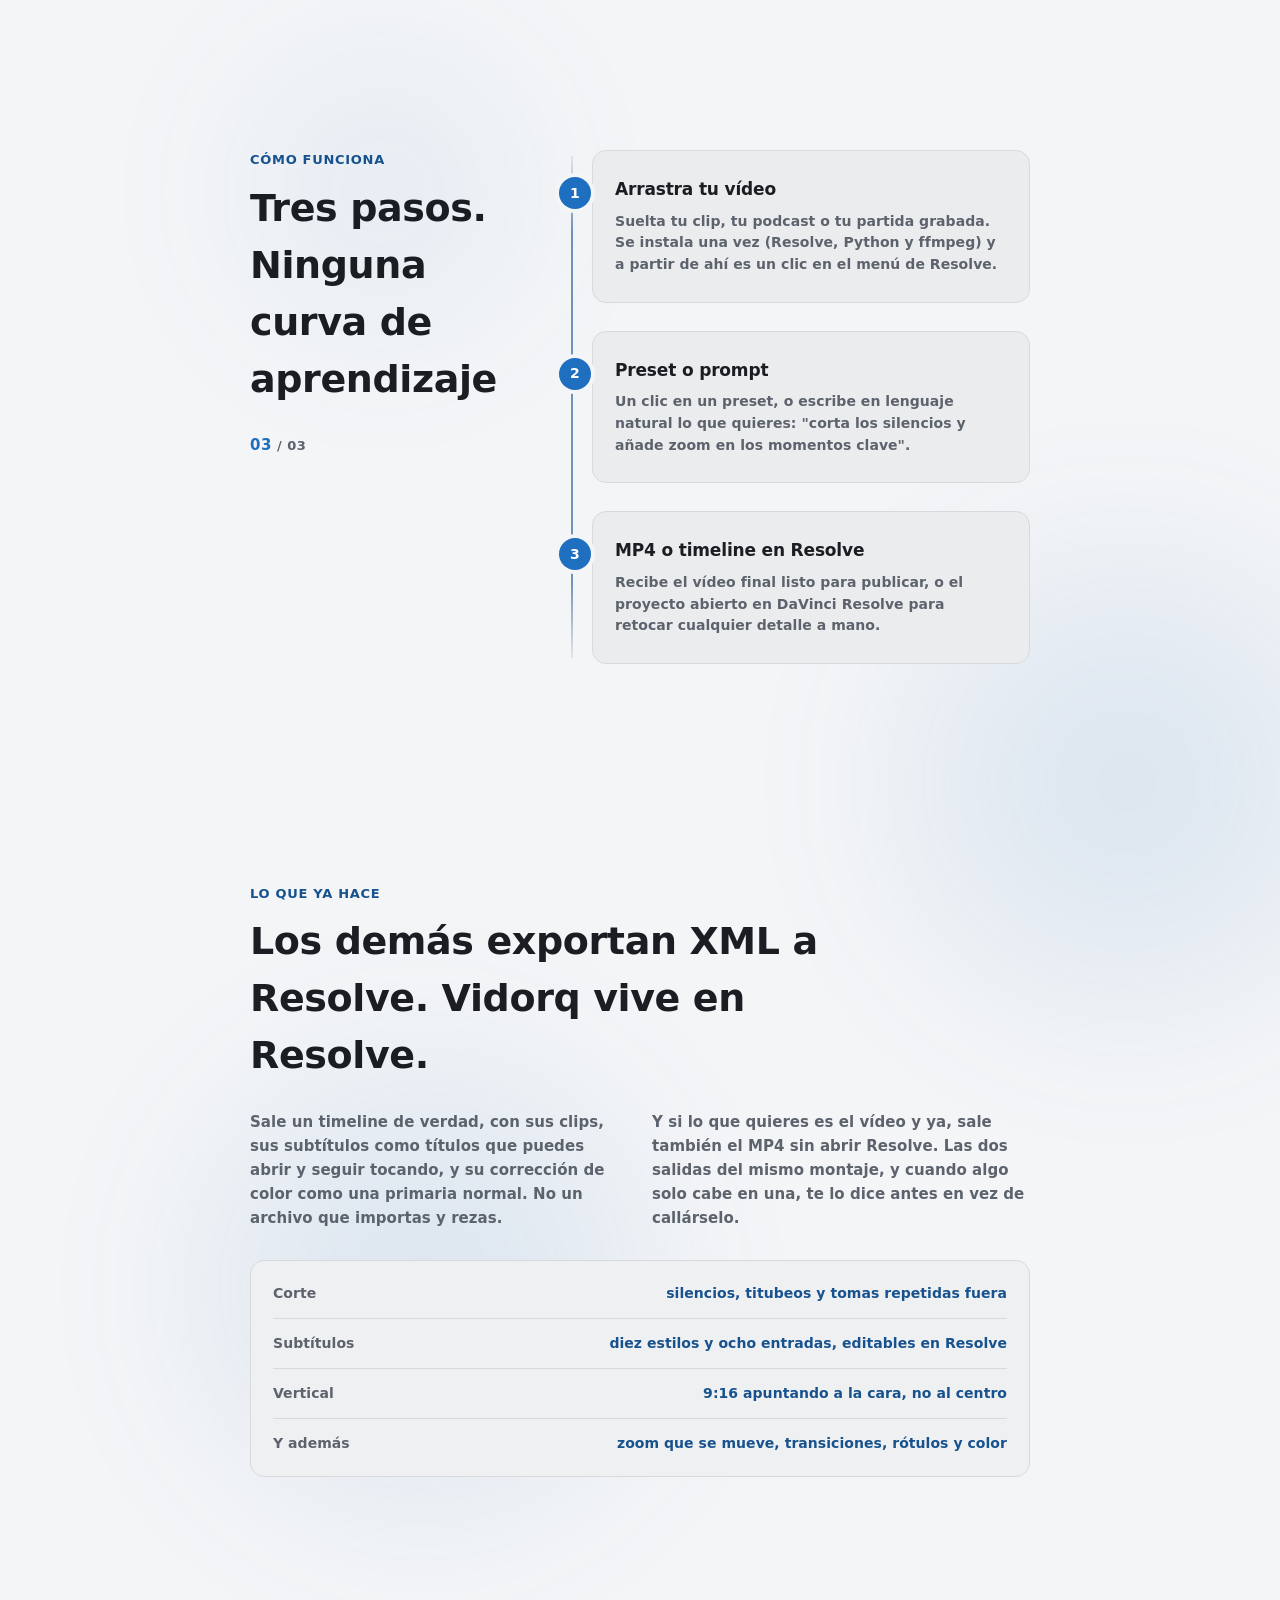
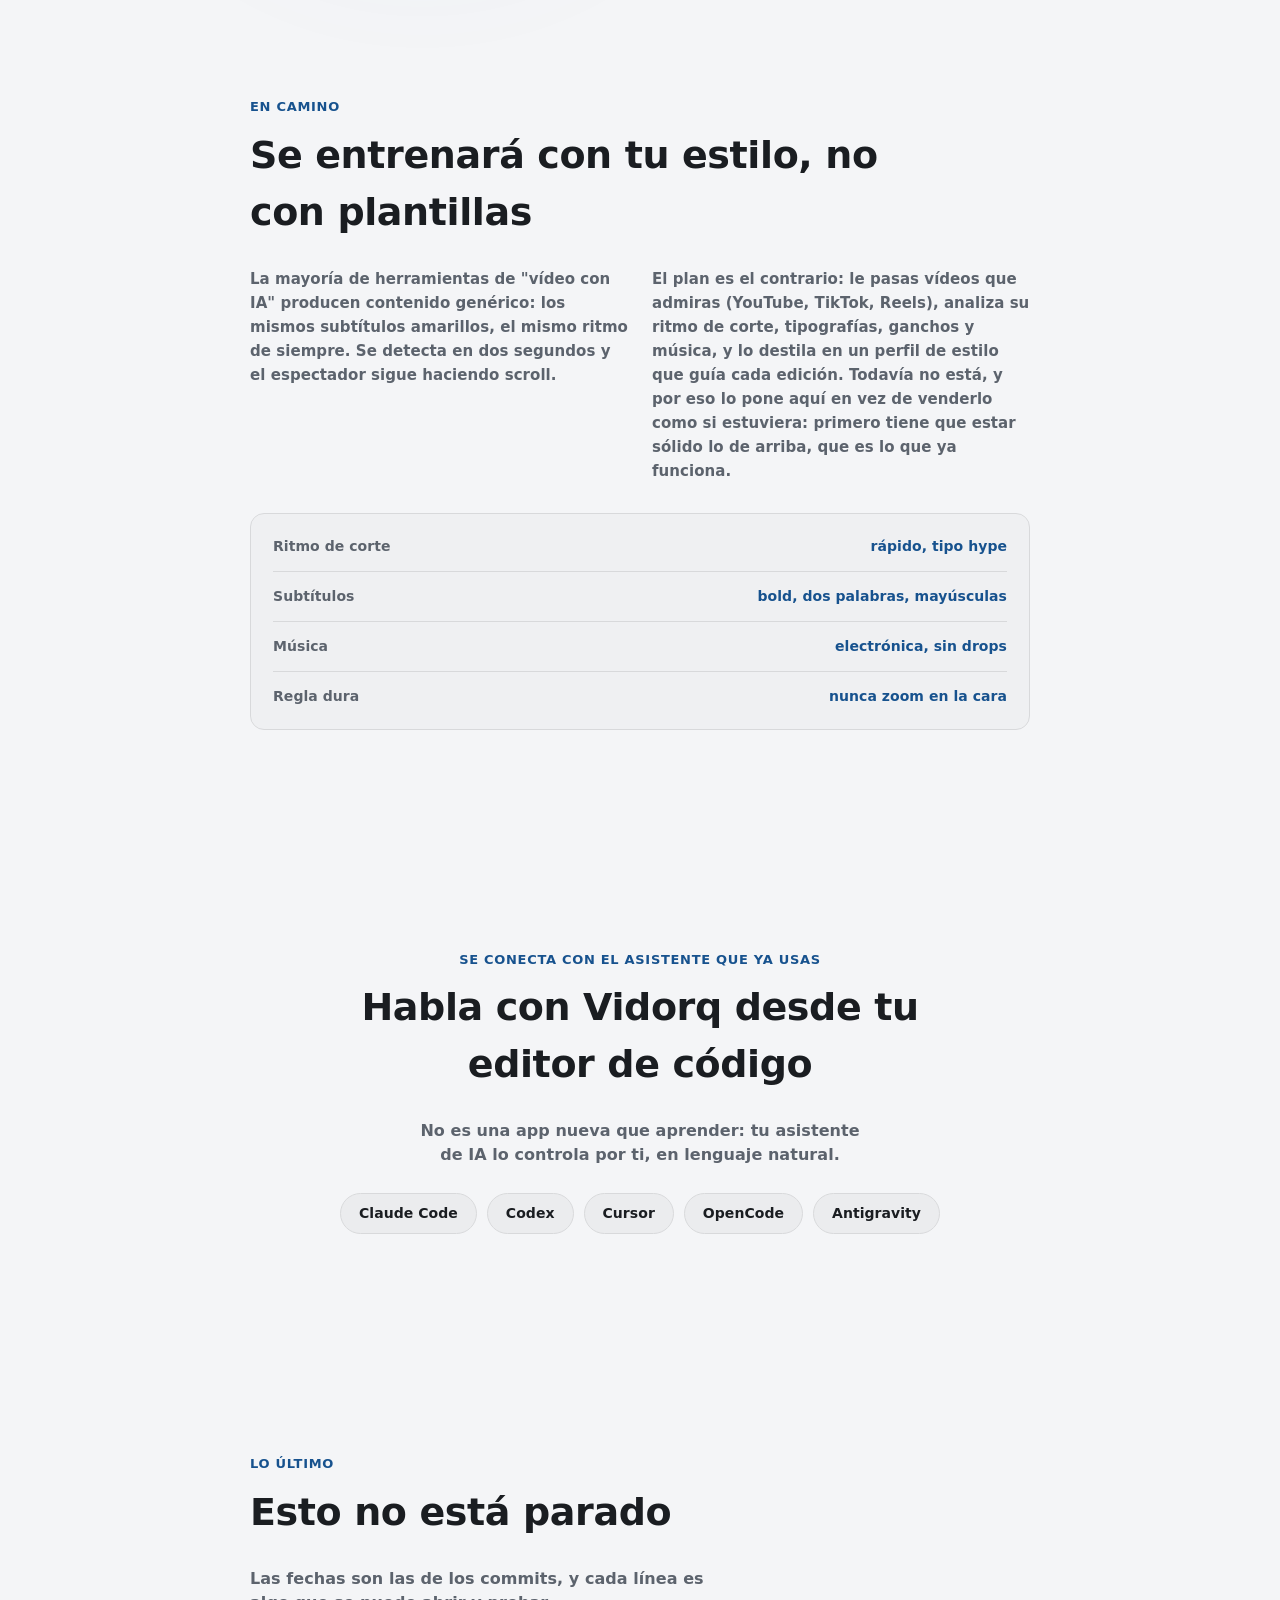
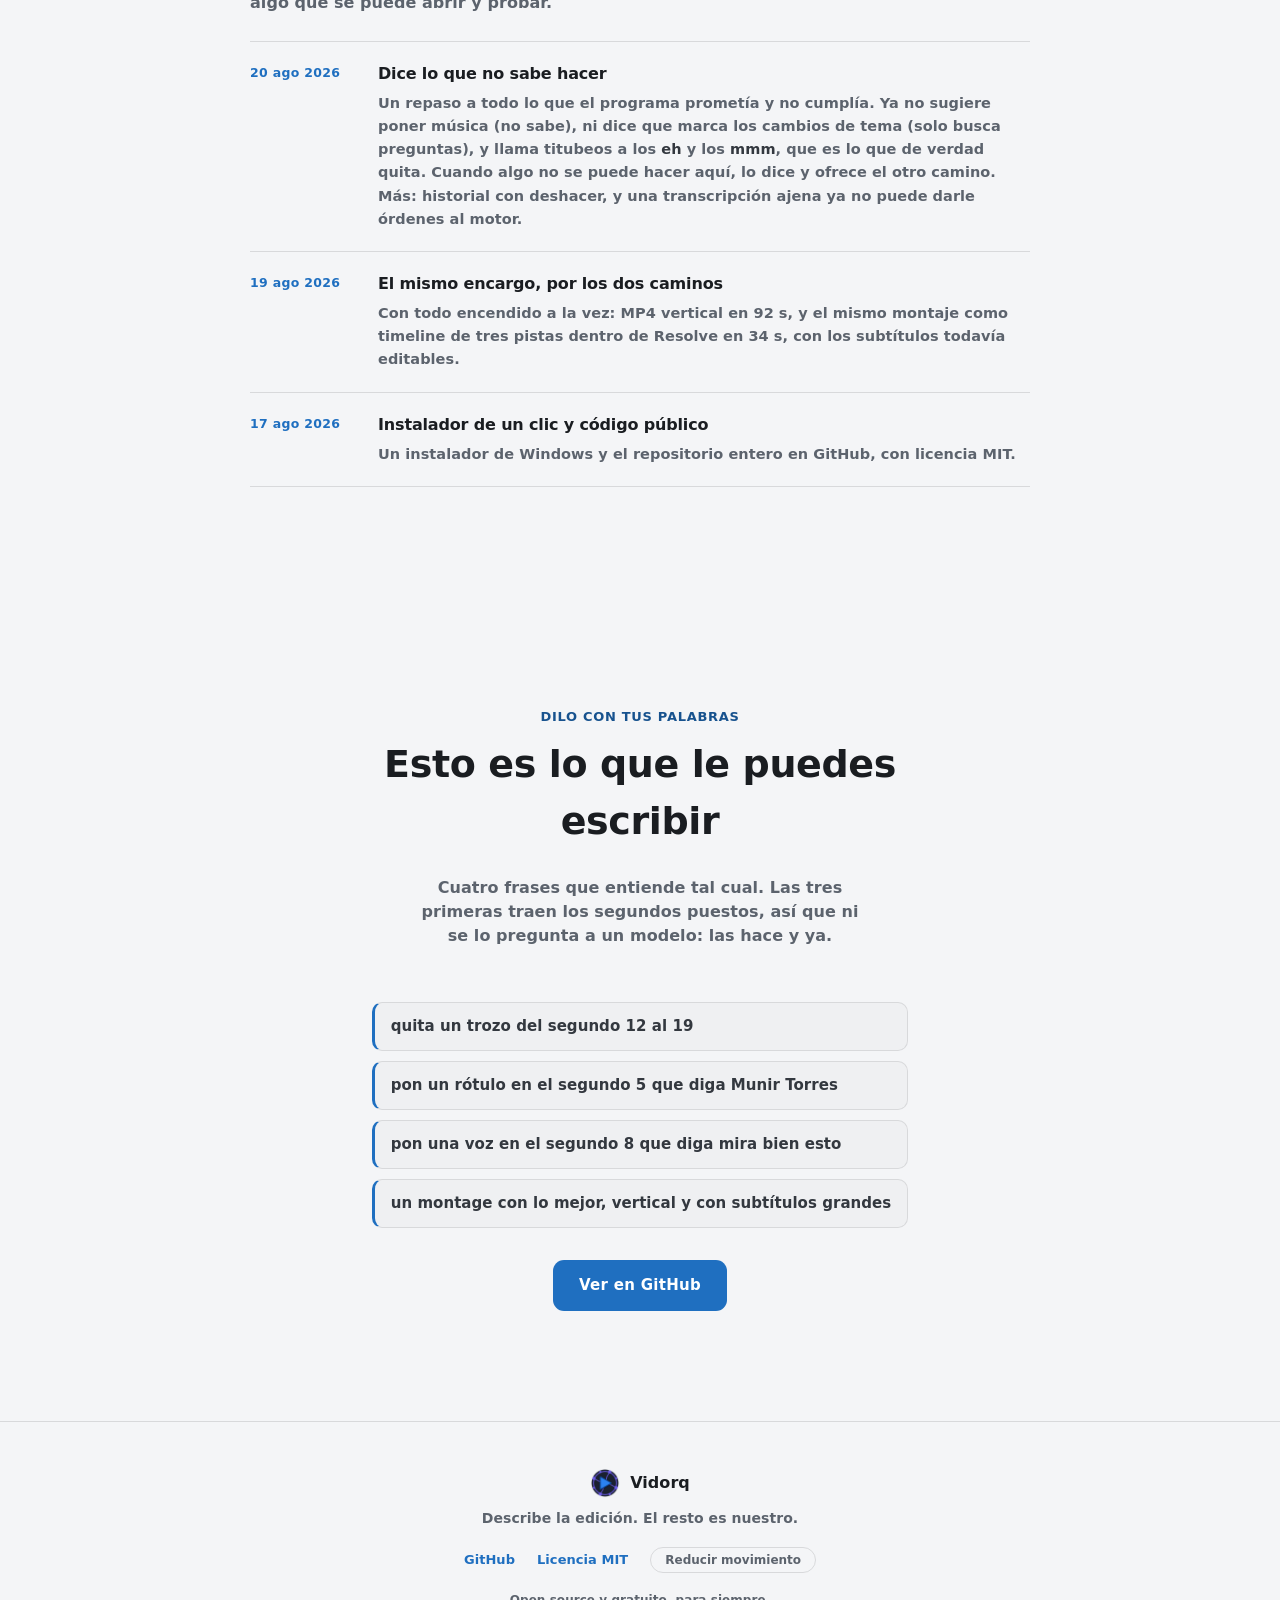
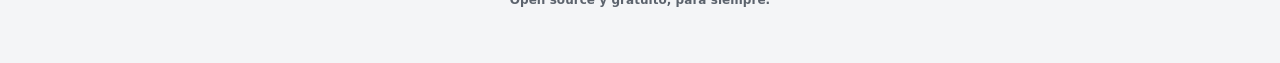
==== commit bf1bcd6e: "Fix the landing's origin story back to first person singular" ====
--- a/web/index.html
+++ b/web/index.html
@@ -66,7 +66,7 @@
 
         <blockquote class="story reveal">
           <p>Con 14 años grababa partidas de Fortnite, Valorant y Rust para compartirlas. Un <strong>short</strong> costaba más de <strong>una hora</strong> de edición. Un <strong>montage</strong> con las mejores jugadas, <strong>un día entero o más</strong>. Y antes de tocar nada, <strong>una semana</strong> entera buscando un programa gratuito que diera la talla.</p>
-          <p>Esa herramienta no existía. Así que la construimos.</p>
+          <p>Esa herramienta no existía. Así que la construí.</p>
         </blockquote>
 
         <div class="stat-row">
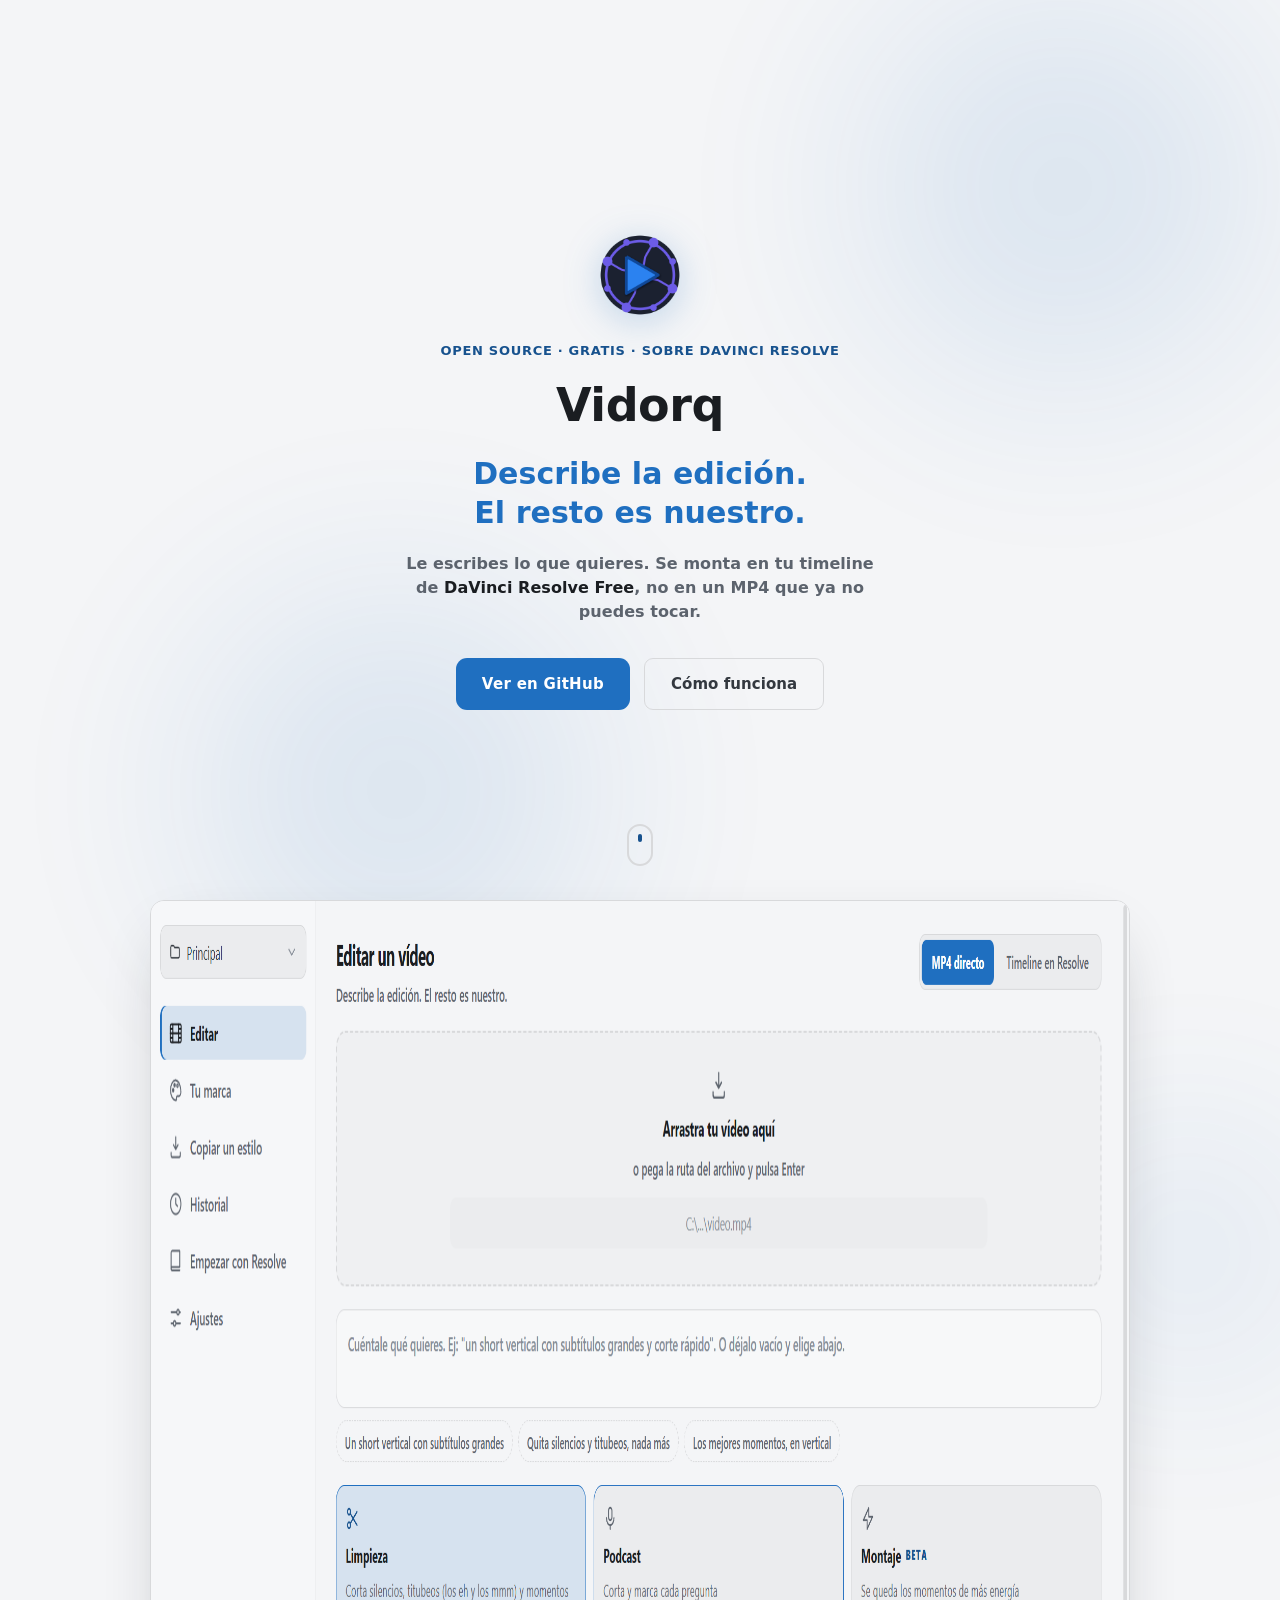
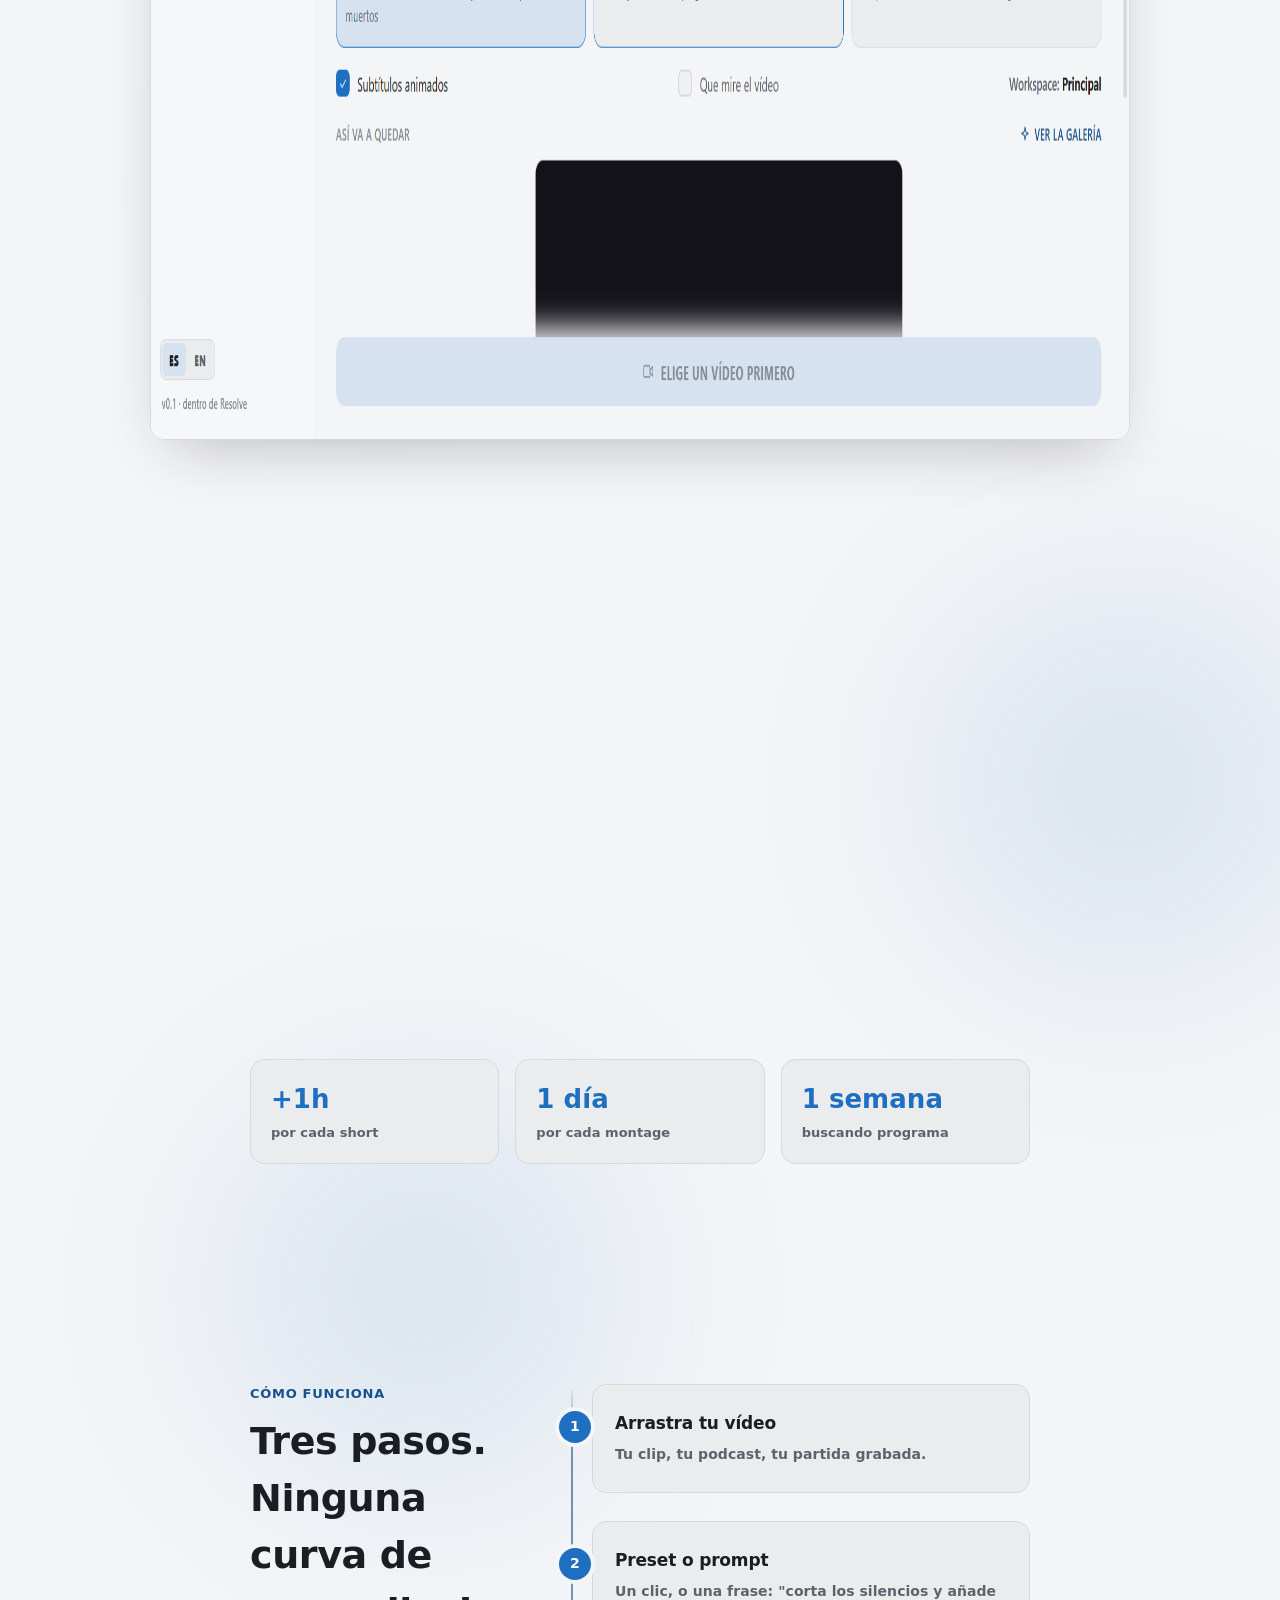
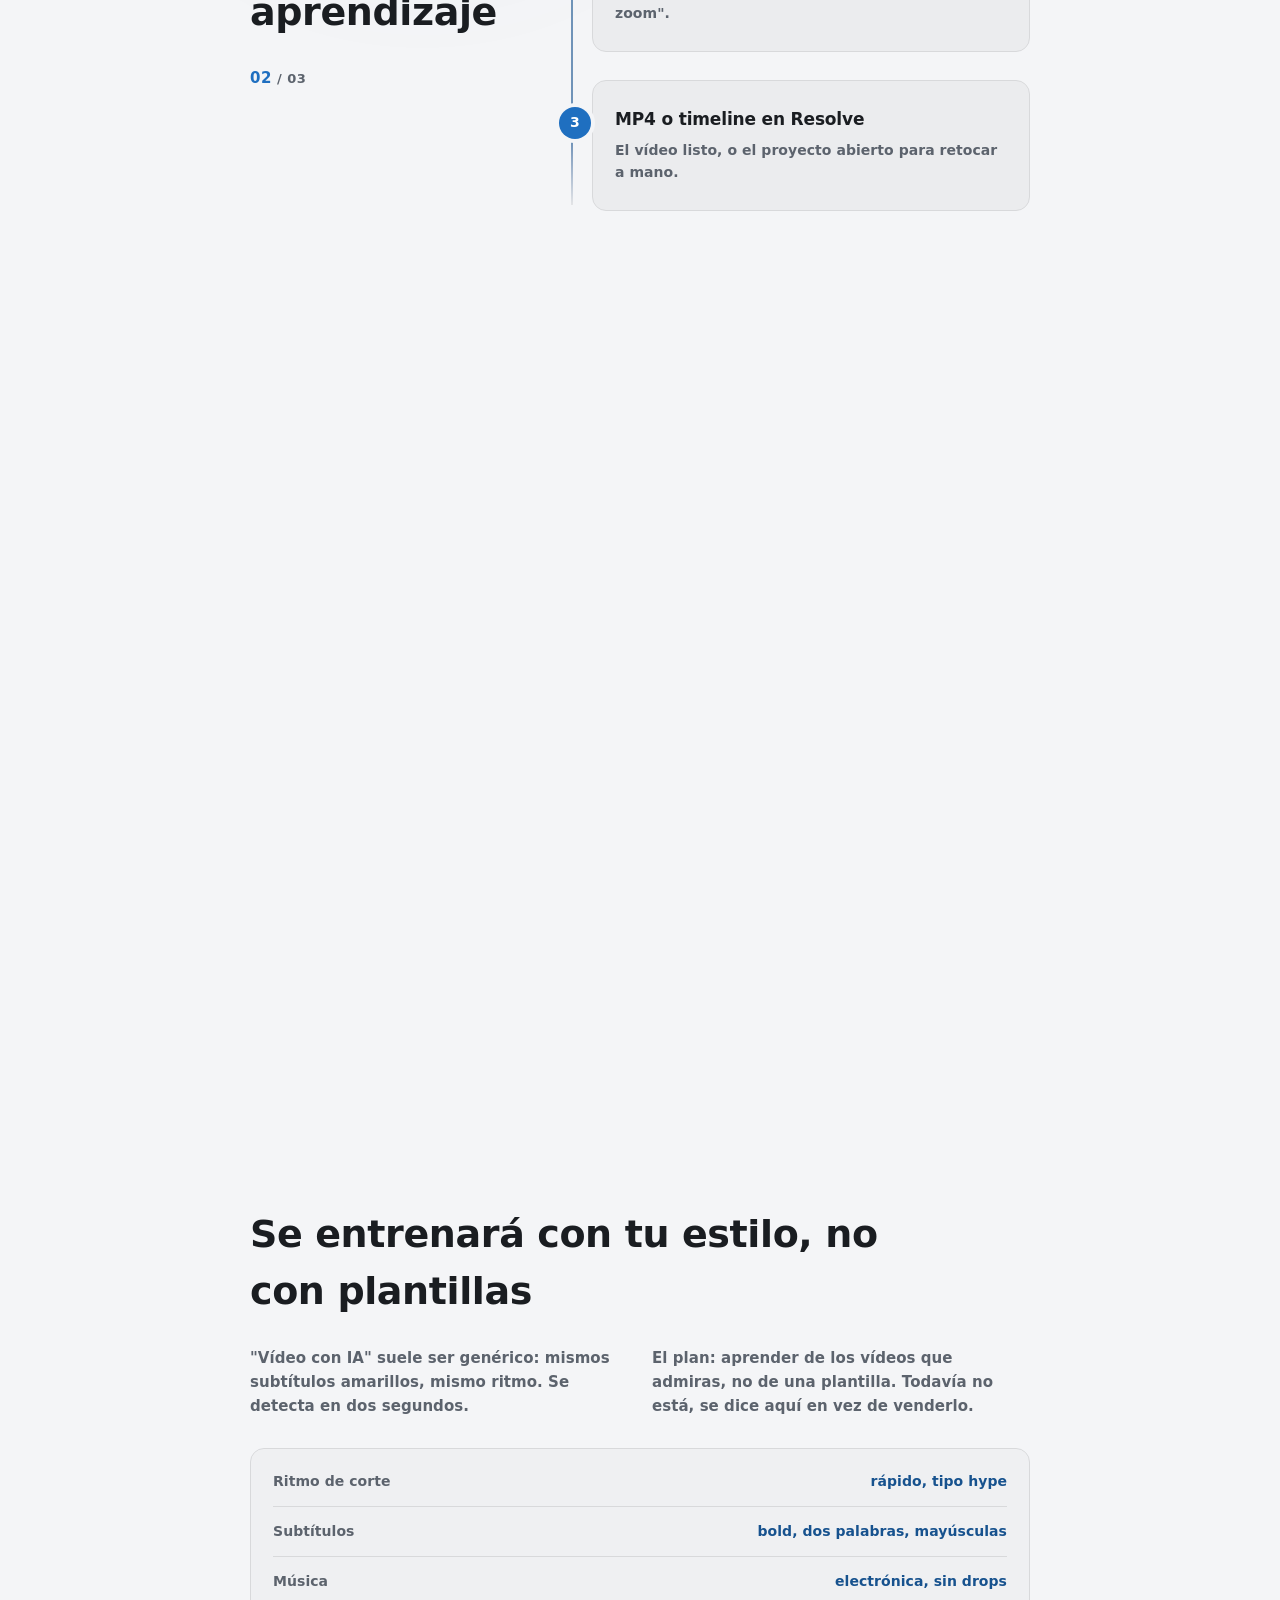
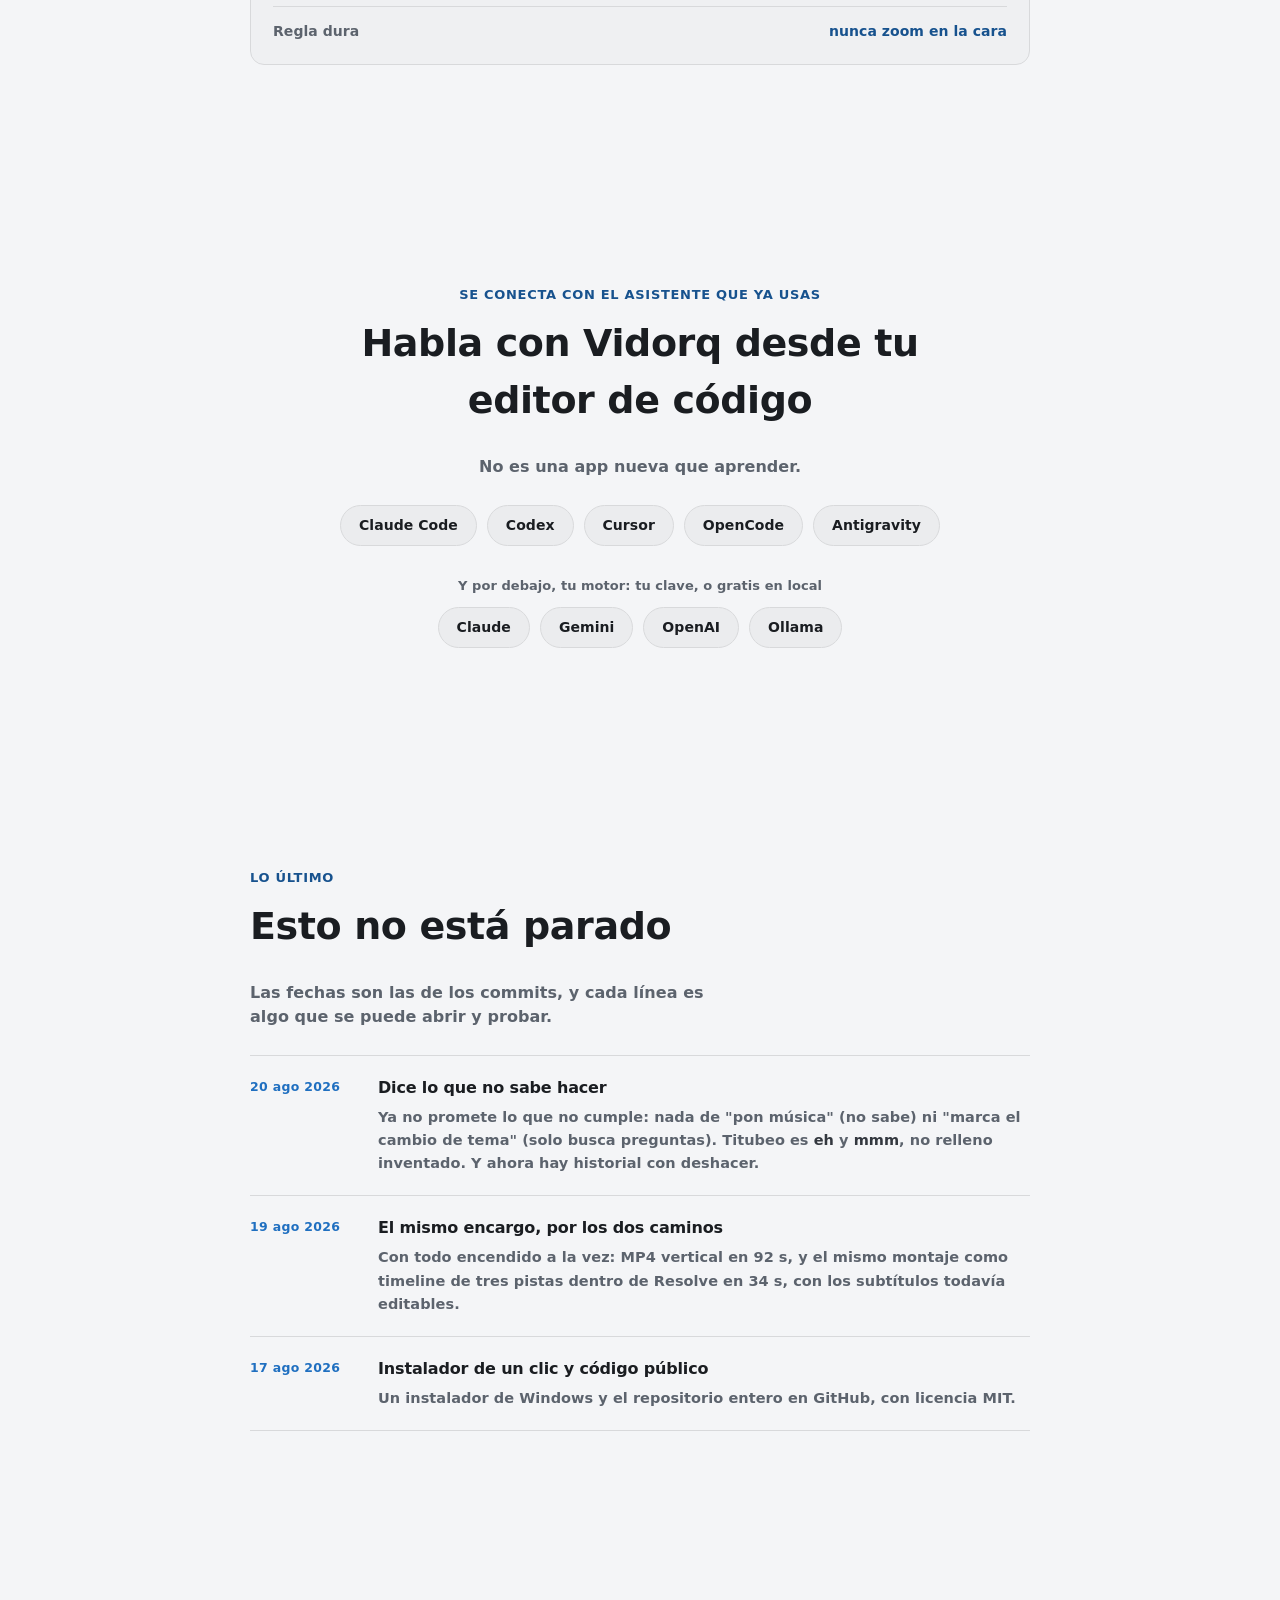
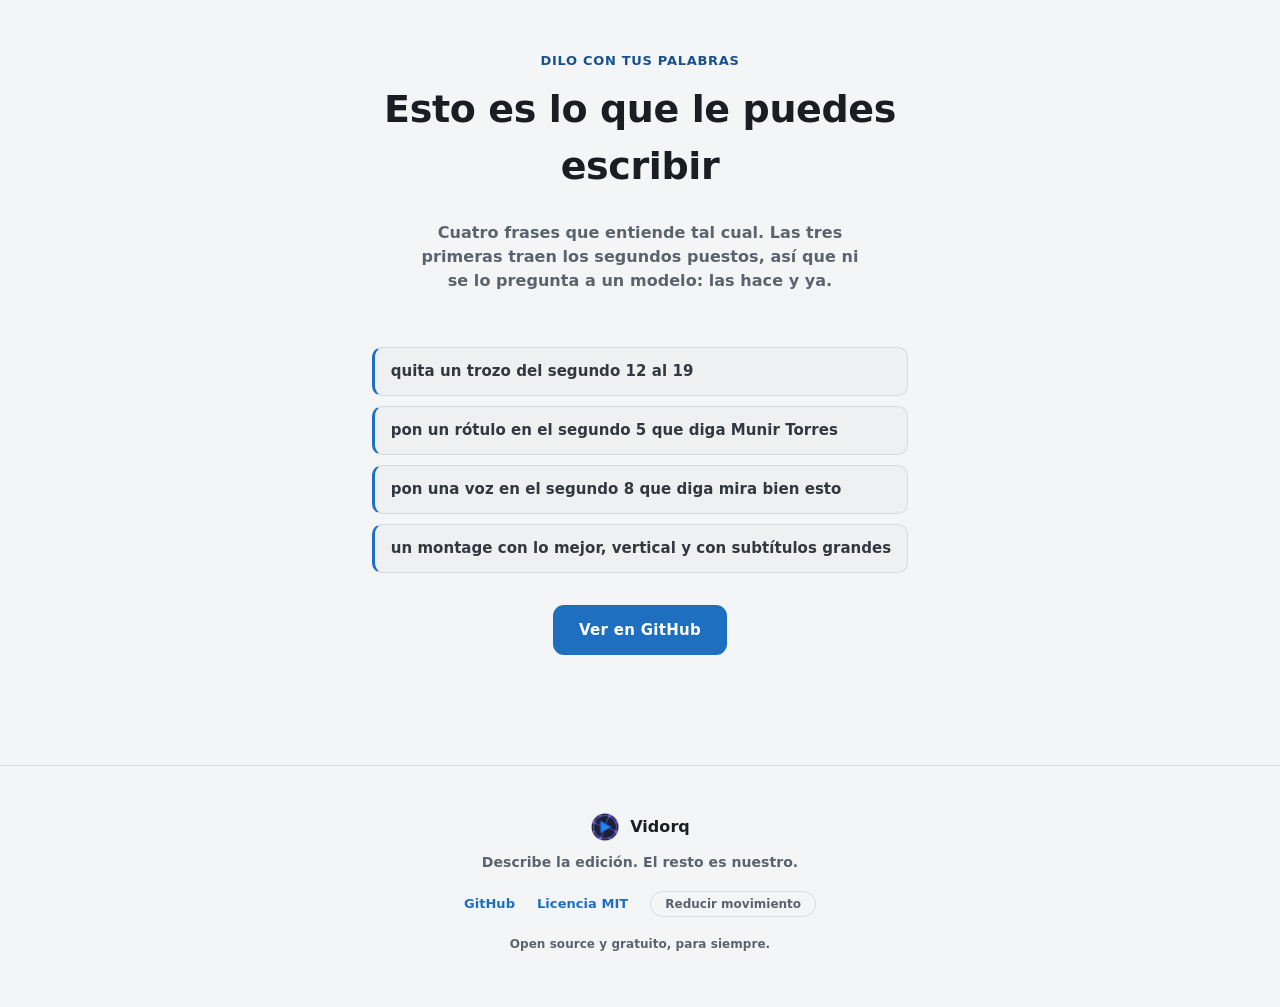
==== commit 4e983c60: "Trim the landing's copy and add a real screenshot Shorter, more direct sentences throughout (VoCript" ====
--- a/web/index.html
+++ b/web/index.html
@@ -47,7 +47,7 @@
         <p class="eyebrow reveal">Open source · gratis · sobre DaVinci Resolve</p>
         <h1 class="reveal">Vidorq</h1>
         <p class="tagline reveal">Describe la edición.<br>El resto es nuestro.</p>
-        <p class="hero-sub reveal">Tu <strong>agente de edición</strong>, dentro de un editor de verdad. Le escribes lo que quieres y se monta en tu propio timeline de <strong>DaVinci Resolve Free</strong>: cortes, subtítulos y ritmo, para que sigas editando encima. No un MP4 que ya no puedes tocar.</p>
+        <p class="hero-sub reveal">Le escribes lo que quieres. Se monta en tu timeline de <strong>DaVinci Resolve Free</strong>, no en un MP4 que ya no puedes tocar.</p>
         <div class="hero-actions reveal">
           <a class="cta inline" href="https://github.com/Mun1to/vidorq" target="_blank" rel="noopener">Ver en GitHub</a>
           <a class="ghost" href="#problema">Cómo funciona</a>
@@ -56,6 +56,14 @@
       <a class="scroll-hint" href="#problema" aria-label="Bajar a la siguiente sección">
         <span></span>
       </a>
+    </section>
+
+    <!-- ============ ASI SE VE ============ -->
+    <section class="section shot-section">
+      <div class="section-inner wide">
+        <img src="screenshot-editar.png" alt="Pantalla de edición de Vidorq: arrastra un vídeo, escribe qué quieres y elige un preset" class="shot reveal" loading="lazy" width="1920" height="1140">
+        <p class="shot-caption reveal">La pantalla real. Sin maquetas.</p>
+      </div>
     </section>
 
     <!-- ============ EL PROBLEMA ============ -->
@@ -99,17 +107,17 @@
           <div class="step reveal" data-step="1">
             <span class="step-num">1</span>
             <h3>Arrastra tu vídeo</h3>
-            <p>Suelta tu clip, tu podcast o tu partida grabada. Se instala una vez (Resolve, Python y ffmpeg) y a partir de ahí es un clic en el menú de Resolve.</p>
+            <p>Tu clip, tu podcast, tu partida grabada.</p>
           </div>
           <div class="step reveal" data-step="2">
             <span class="step-num">2</span>
             <h3>Preset o prompt</h3>
-            <p>Un clic en un preset, o escribe en lenguaje natural lo que quieres: "corta los silencios y añade zoom en los momentos clave".</p>
+            <p>Un clic, o una frase: "corta los silencios y añade zoom".</p>
           </div>
           <div class="step reveal" data-step="3">
             <span class="step-num">3</span>
             <h3>MP4 o timeline en Resolve</h3>
-            <p>Recibe el vídeo final listo para publicar, o el proyecto abierto en DaVinci Resolve para retocar cualquier detalle a mano.</p>
+            <p>El vídeo listo, o el proyecto abierto para retocar a mano.</p>
           </div>
         </div>
       </div>
@@ -126,10 +134,7 @@
         <p class="eyebrow reveal">Lo que ya hace</p>
         <h2 class="reveal">Los demás exportan XML a Resolve. Vidorq vive en Resolve.</h2>
 
-        <div class="split">
-          <p class="reveal">Sale un timeline de verdad, con sus clips, sus subtítulos como títulos que puedes abrir y seguir tocando, y su corrección de color como una primaria normal. No un archivo que importas y rezas.</p>
-          <p class="reveal">Y si lo que quieres es el vídeo y ya, sale también el MP4 sin abrir Resolve. Las dos salidas del mismo montaje, y cuando algo solo cabe en una, te lo dice antes en vez de callárselo.</p>
-        </div>
+        <p class="lede reveal">Timeline real en Resolve (clips, subtítulos editables, color) o MP4 directo. Las dos salidas del mismo montaje.</p>
 
         <div class="profile-card reveal">
           <div class="profile-row"><span>Corte</span><em>silencios, titubeos y tomas repetidas fuera</em></div>
@@ -147,8 +152,8 @@
         <h2 class="reveal">Se entrenará con tu estilo, no con plantillas</h2>
 
         <div class="split">
-          <p class="reveal">La mayoría de herramientas de "vídeo con IA" producen contenido genérico: los mismos subtítulos amarillos, el mismo ritmo de siempre. Se detecta en dos segundos y el espectador sigue haciendo scroll.</p>
-          <p class="reveal">El plan es el contrario: le pasas vídeos que admiras (YouTube, TikTok, Reels), analiza su ritmo de corte, tipografías, ganchos y música, y lo destila en un perfil de estilo que guía cada edición. <strong>Todavía no está</strong>, y por eso lo pone aquí en vez de venderlo como si estuviera: primero tiene que estar sólido lo de arriba, que es lo que ya funciona.</p>
+          <p class="reveal">"Vídeo con IA" suele ser genérico: mismos subtítulos amarillos, mismo ritmo. Se detecta en dos segundos.</p>
+          <p class="reveal">El plan: aprender de los vídeos que admiras, no de una plantilla. <strong>Todavía no está</strong>, se dice aquí en vez de venderlo.</p>
         </div>
 
         <div class="profile-card reveal">
@@ -165,7 +170,7 @@
       <div class="section-inner center">
         <p class="eyebrow reveal">Se conecta con el asistente que ya usas</p>
         <h2 class="reveal">Habla con Vidorq desde tu editor de código</h2>
-        <p class="hint-text reveal">No es una app nueva que aprender: tu asistente de IA lo controla por ti, en lenguaje natural.</p>
+        <p class="hint-text reveal">No es una app nueva que aprender.</p>
 
         <div class="chips reveal">
           <span class="chip">Claude Code</span>
@@ -173,6 +178,15 @@
           <span class="chip">Cursor</span>
           <span class="chip">OpenCode</span>
           <span class="chip">Antigravity</span>
+        </div>
+
+        <p class="chips-label reveal">Y por debajo, tu motor: tu clave, o gratis en local</p>
+
+        <div class="chips reveal">
+          <span class="chip">Claude</span>
+          <span class="chip">Gemini</span>
+          <span class="chip">OpenAI</span>
+          <span class="chip">Ollama</span>
         </div>
       </div>
     </section>
@@ -194,7 +208,7 @@
             <span class="log-when">20 ago 2026</span>
             <div>
               <h3>Dice lo que no sabe hacer</h3>
-              <p>Un repaso a todo lo que el programa prometía y no cumplía. Ya no sugiere poner música (no sabe), ni dice que marca los cambios de tema (solo busca preguntas), y llama titubeos a los <em>eh</em> y los <em>mmm</em>, que es lo que de verdad quita. Cuando algo no se puede hacer aquí, lo dice y ofrece el otro camino. Más: historial con deshacer, y una transcripción ajena ya no puede darle órdenes al motor.</p>
+              <p>Ya no promete lo que no cumple: nada de "pon música" (no sabe) ni "marca el cambio de tema" (solo busca preguntas). Titubeo es <em>eh</em> y <em>mmm</em>, no relleno inventado. Y ahora hay historial con deshacer.</p>
             </div>
           </li>
           <li class="log-row reveal">
--- a/web/styles.css
+++ b/web/styles.css
@@ -278,6 +278,28 @@
 .section-inner { max-width: 780px; margin: 0 auto; }
 
 .section-inner.center { text-align: center; display: flex; flex-direction: column; align-items: center; }
+.section-inner.wide { max-width: 980px; }
+
+/* ---------- captura real de la app ---------- */
+
+.shot-section { padding-top: 0; padding-bottom: 60px; }
+
+.shot {
+  width: 100%;
+  border-radius: 14px;
+  border: 1px solid var(--line);
+  box-shadow: 0 24px 60px -24px color-mix(in srgb, var(--text) 30%, transparent);
+}
+
+.shot-caption {
+  text-align: center;
+  margin-top: 14px;
+  font-size: 13px;
+  color: var(--muted);
+}
+
+.lede { color: var(--muted); font-size: 17px; line-height: 1.55; margin-bottom: 30px; max-width: 620px; }
+.lede strong { color: var(--text); font-weight: var(--w-fuerte); }
 
 /* ---------- problema ---------- */
 
@@ -432,6 +454,8 @@
 
 .hint-text { color: var(--muted); max-width: 460px; margin-bottom: 26px; }
 
+.chips-label { color: var(--muted); font-size: 13px; margin: 30px 0 12px; }
+
 .chips { display: flex; gap: 10px; flex-wrap: wrap; justify-content: center; }
 
 .chip {
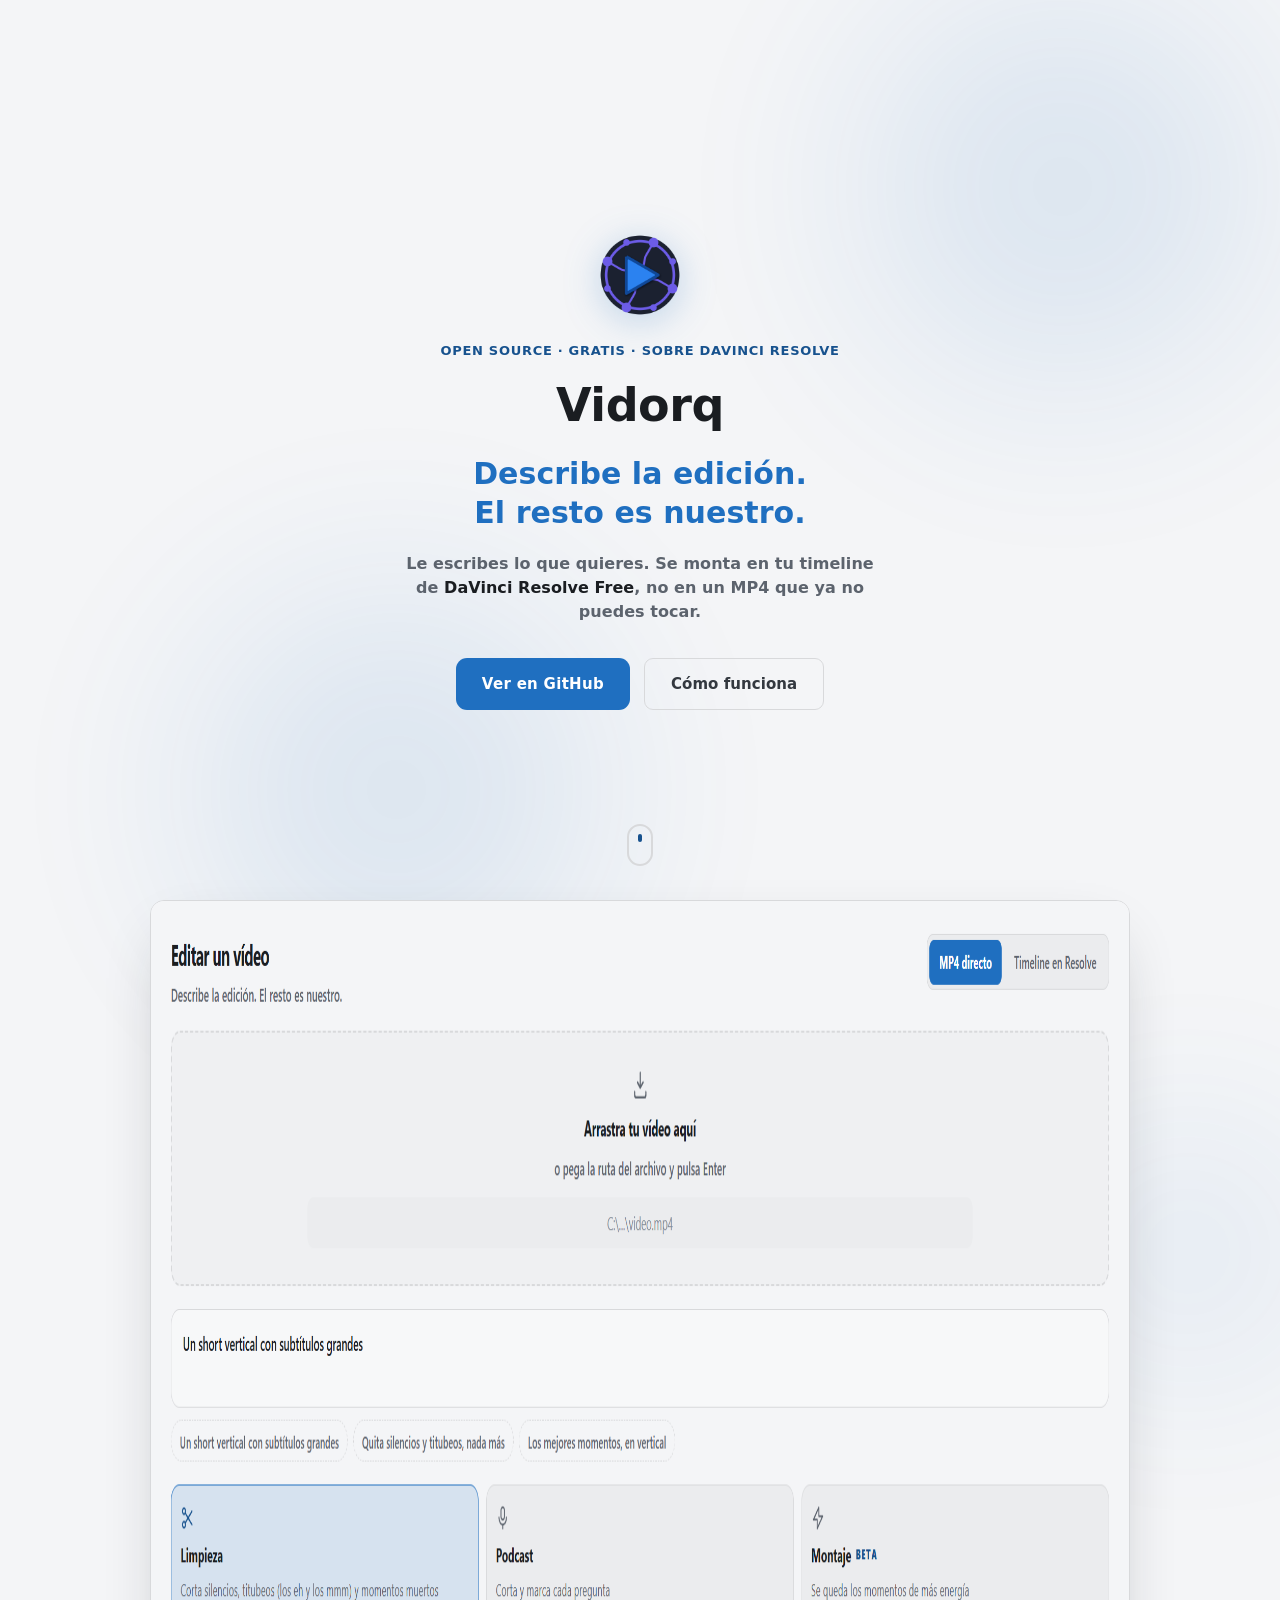
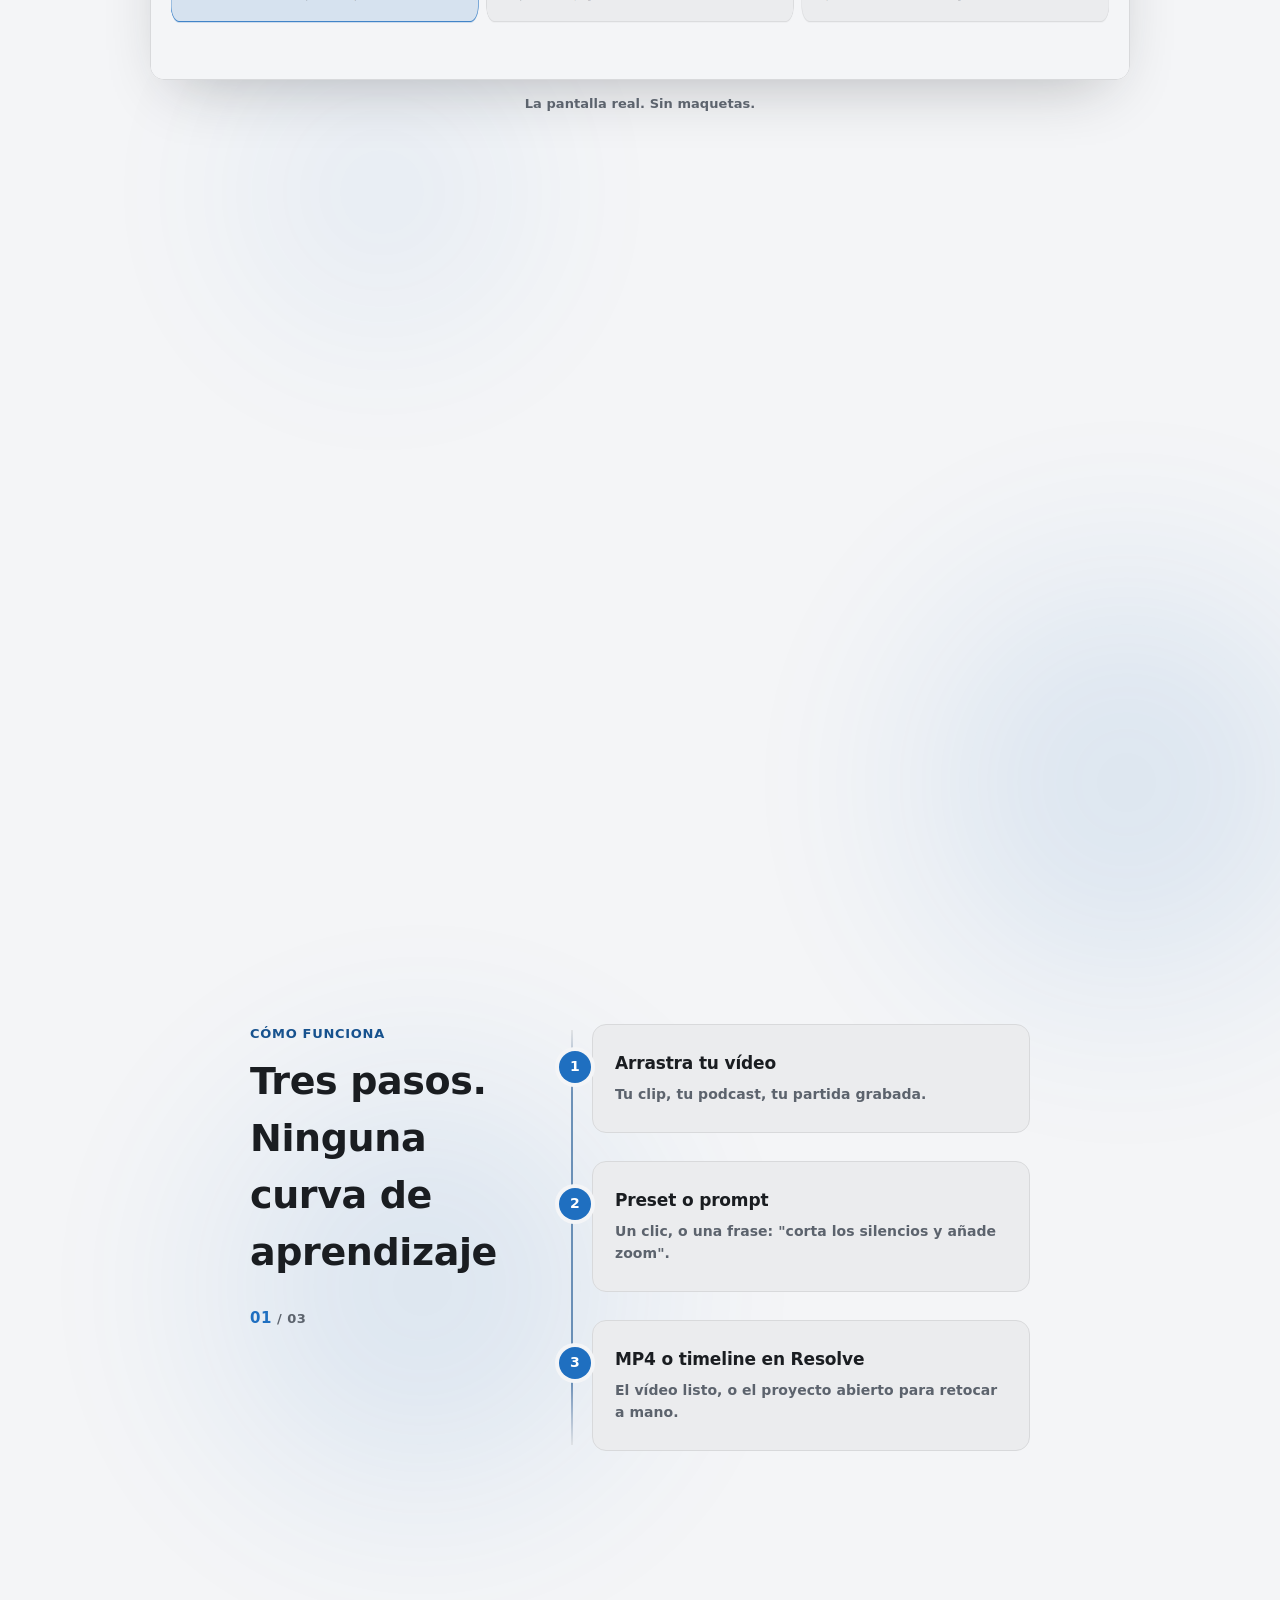
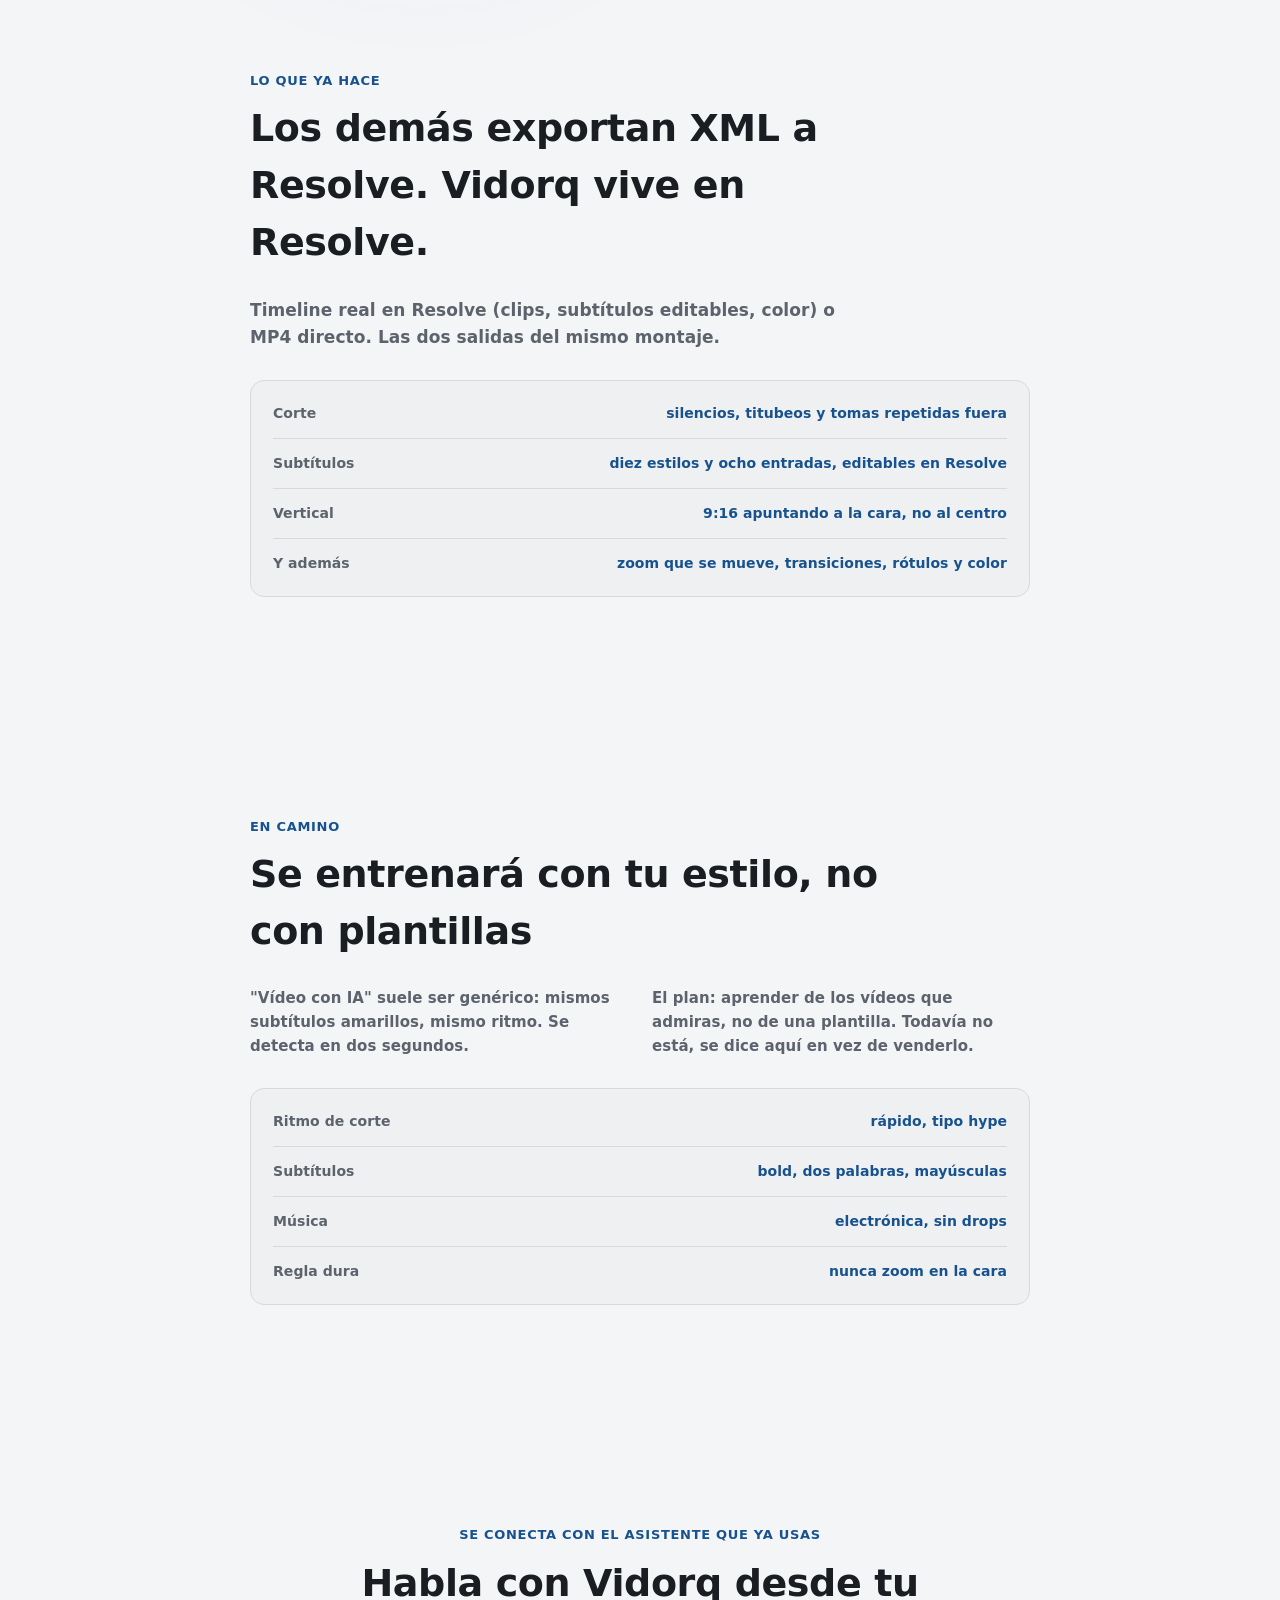
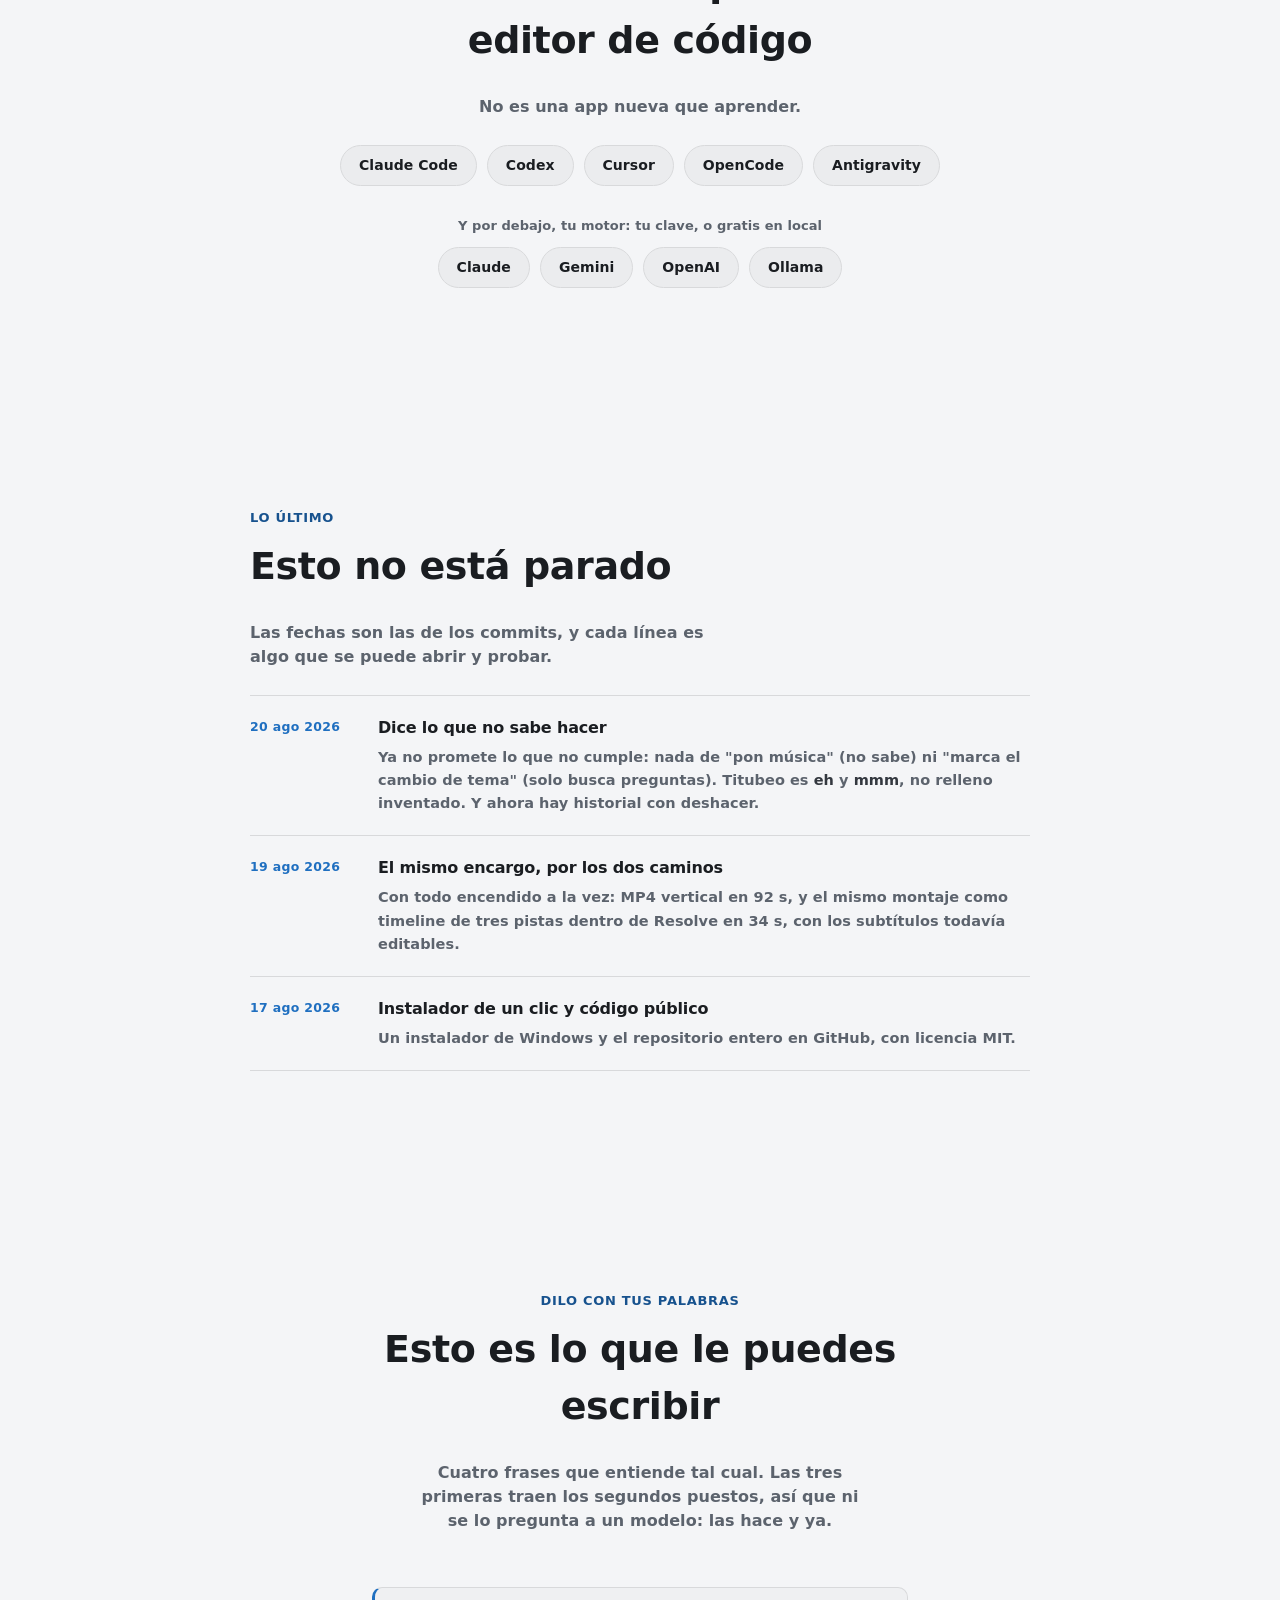
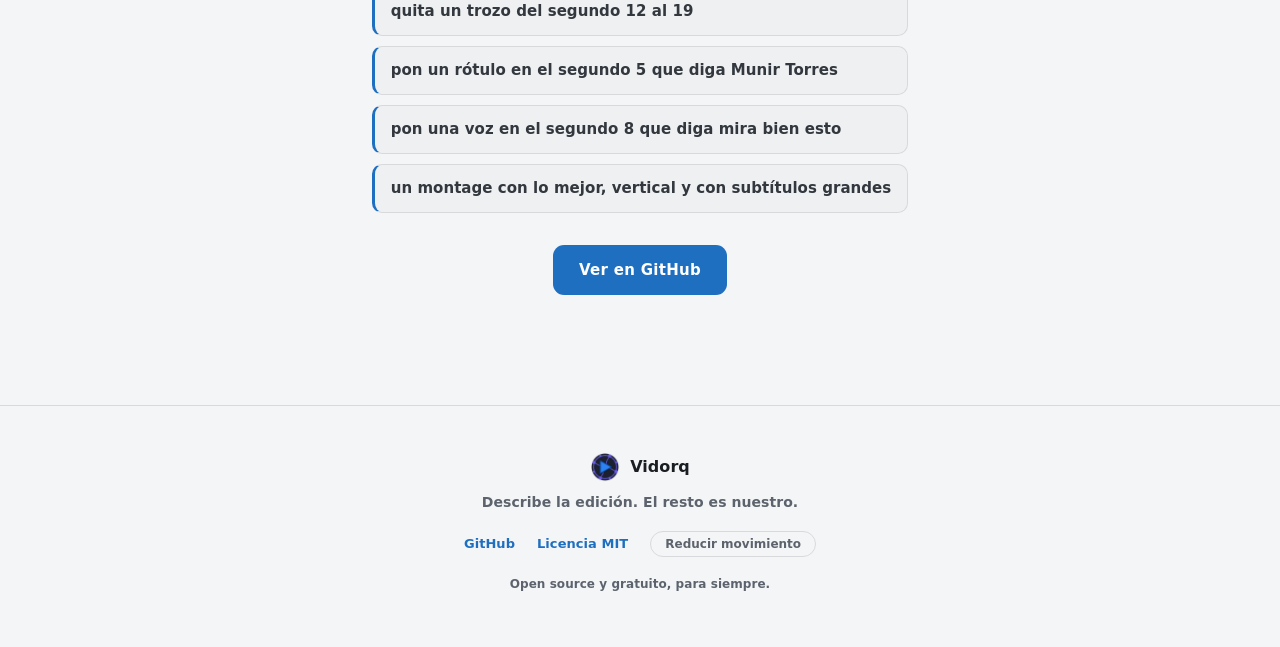
==== commit 3676530b: "Retake the landing's screenshot: no sidebar, tighter crop The first pass showed the whole app shell " ====
--- a/web/index.html
+++ b/web/index.html
@@ -61,7 +61,7 @@
     <!-- ============ ASI SE VE ============ -->
     <section class="section shot-section">
       <div class="section-inner wide">
-        <img src="screenshot-editar.png" alt="Pantalla de edición de Vidorq: arrastra un vídeo, escribe qué quieres y elige un preset" class="shot reveal" loading="lazy" width="1920" height="1140">
+        <img src="screenshot-editar.png" alt="Pantalla de edición de Vidorq: arrastra un vídeo, escribe qué quieres y elige un preset" class="shot reveal" loading="lazy" width="1920" height="780">
         <p class="shot-caption reveal">La pantalla real. Sin maquetas.</p>
       </div>
     </section>
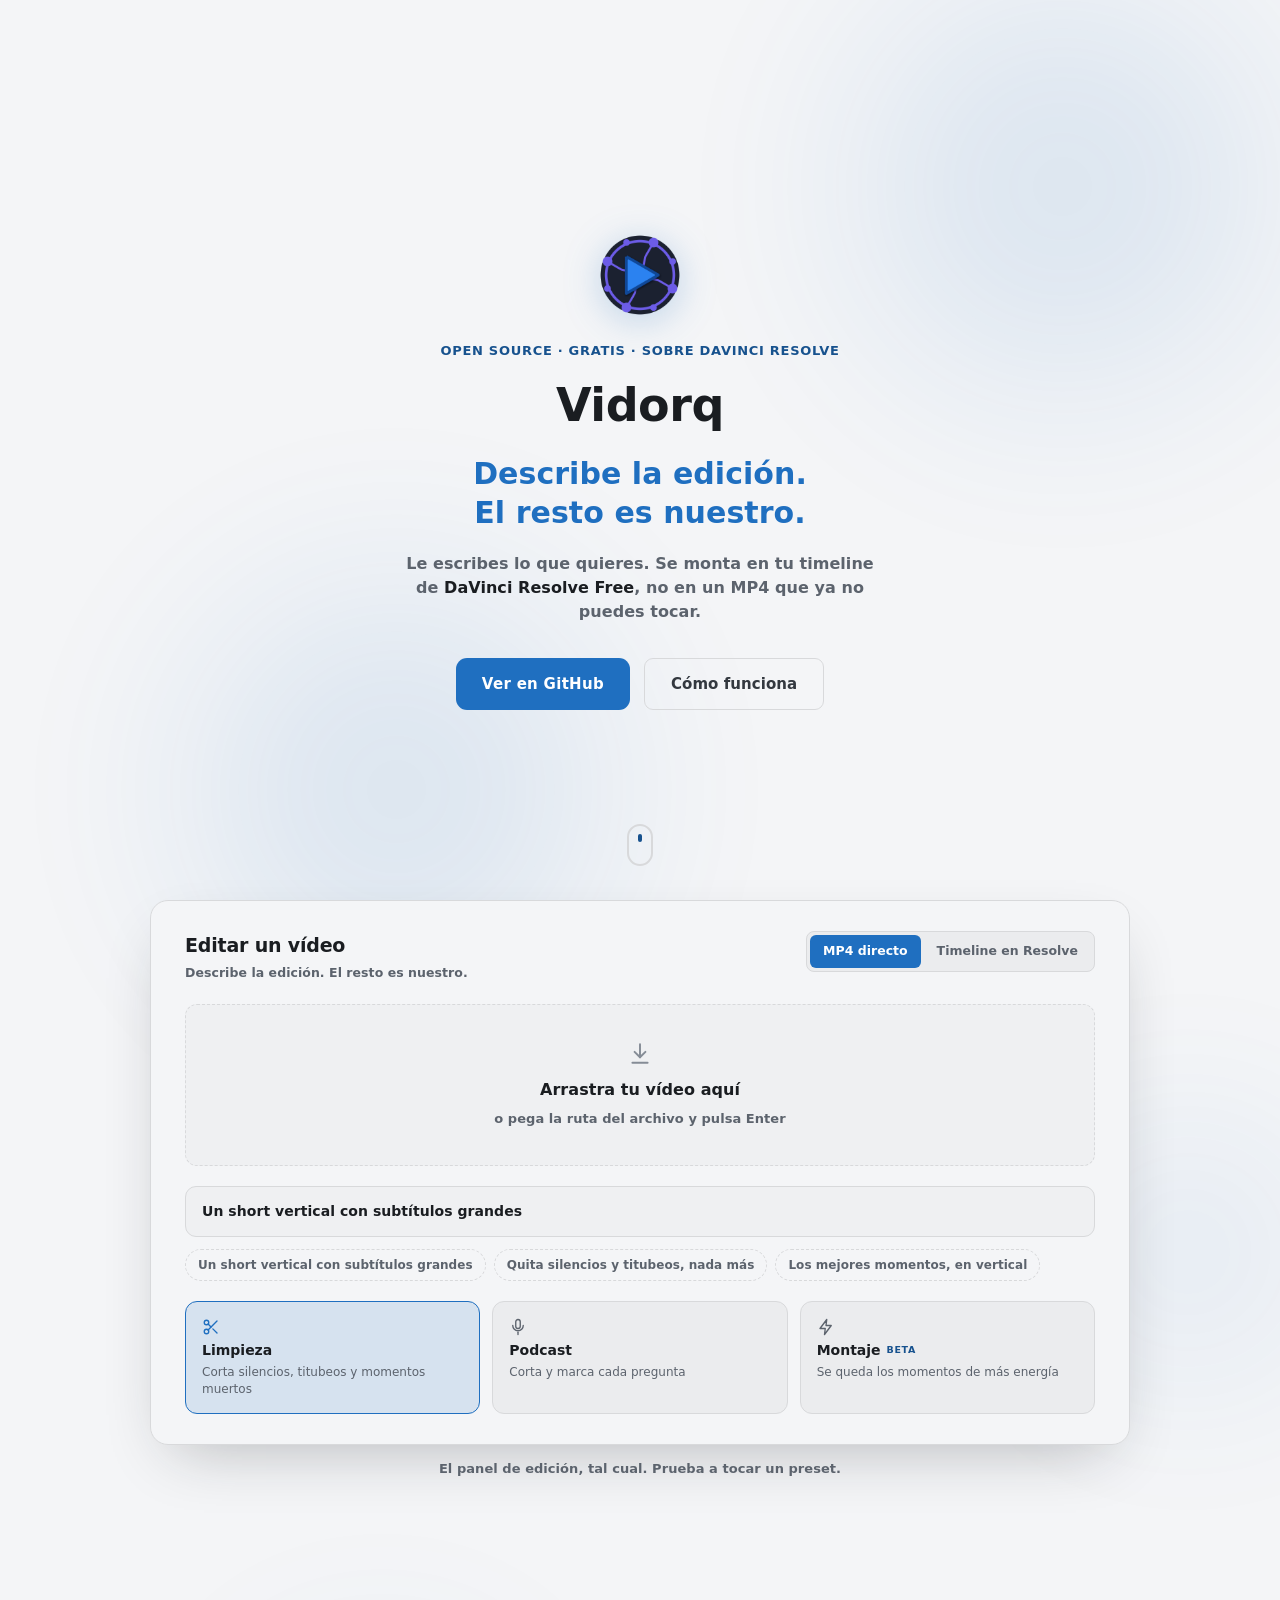
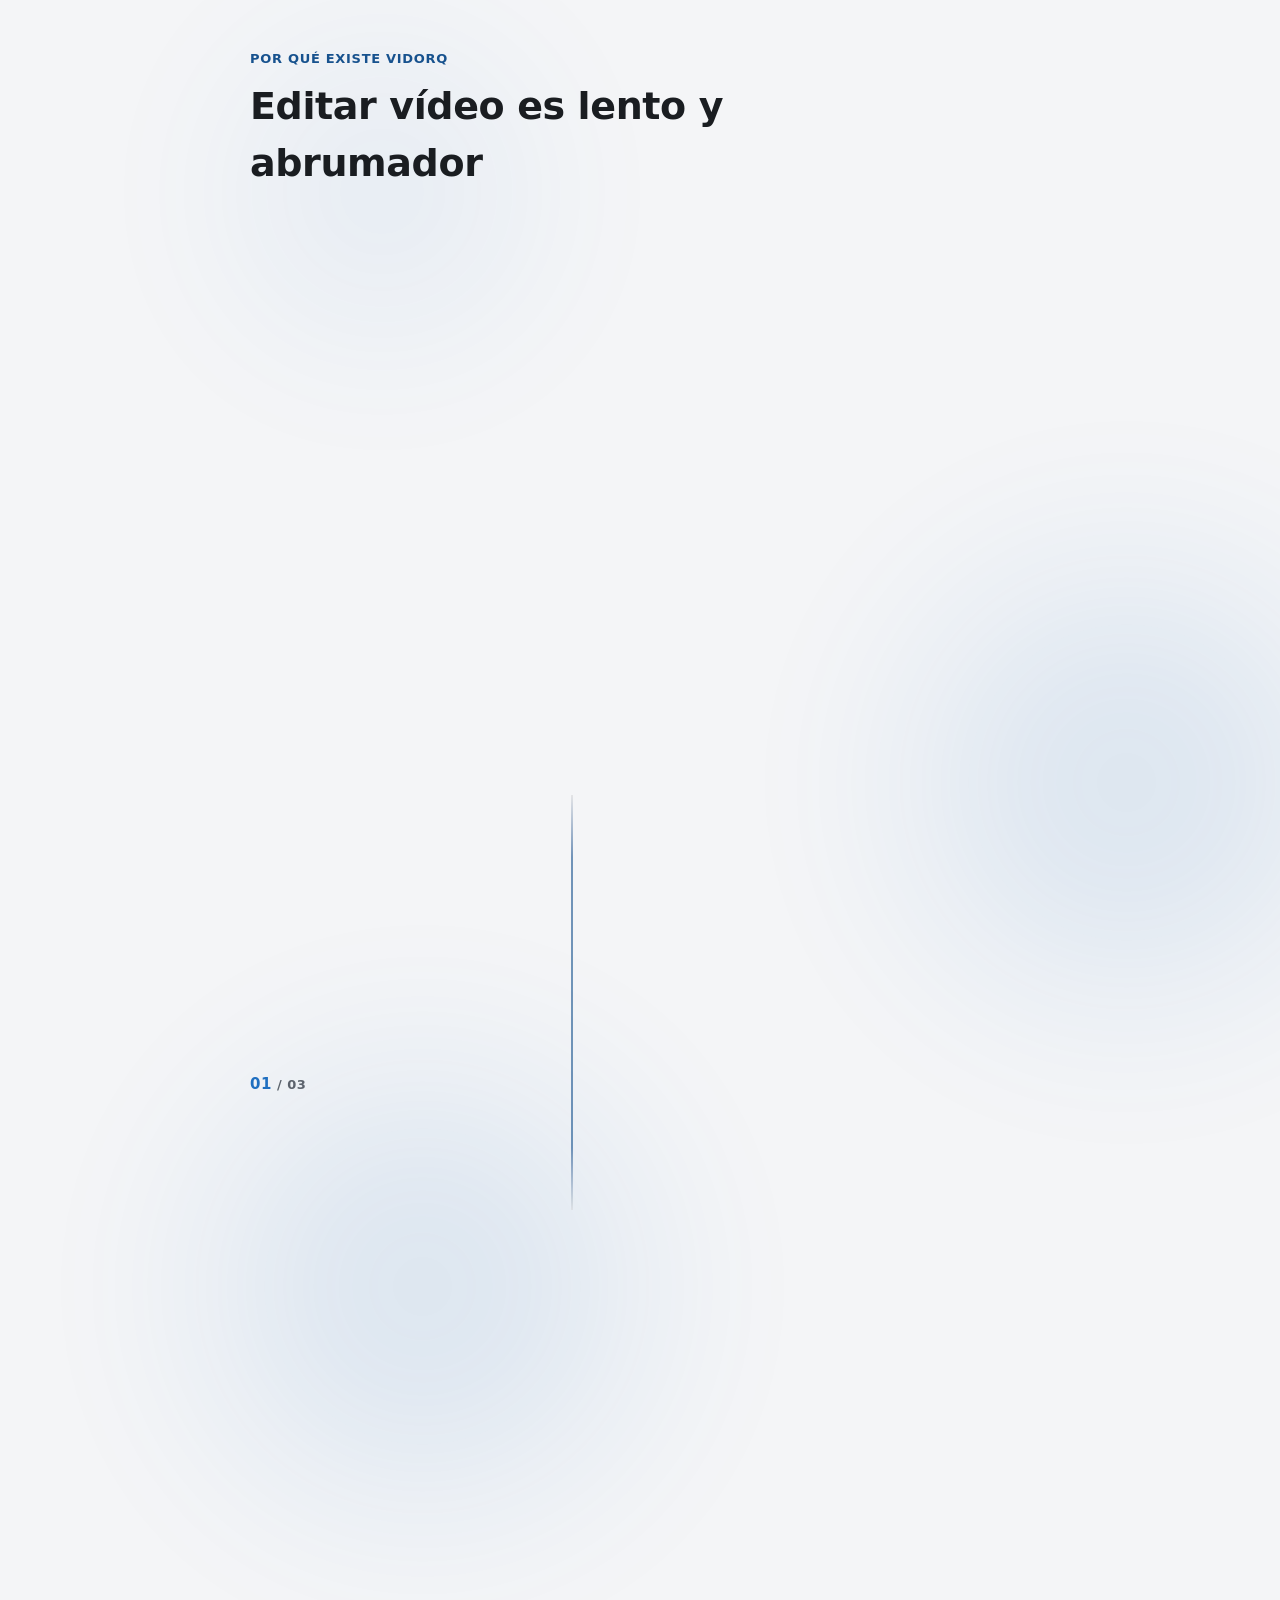
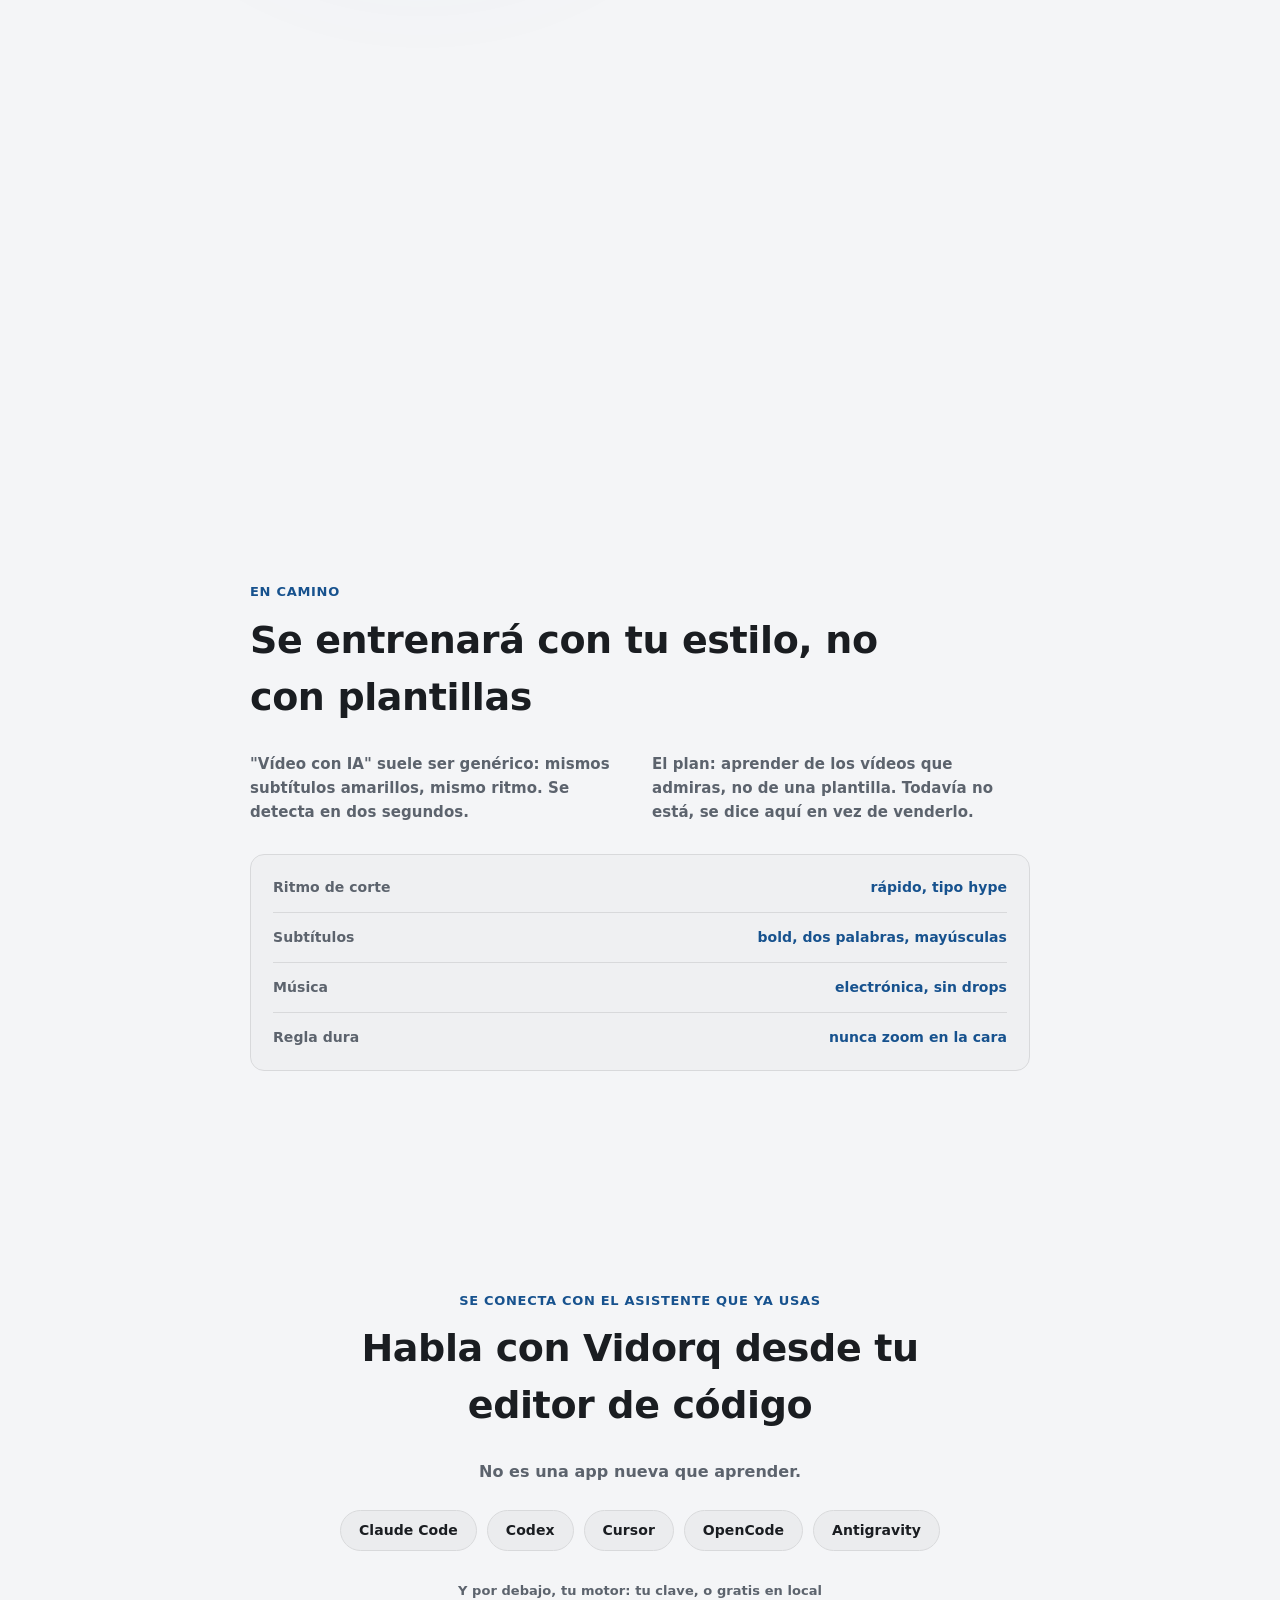
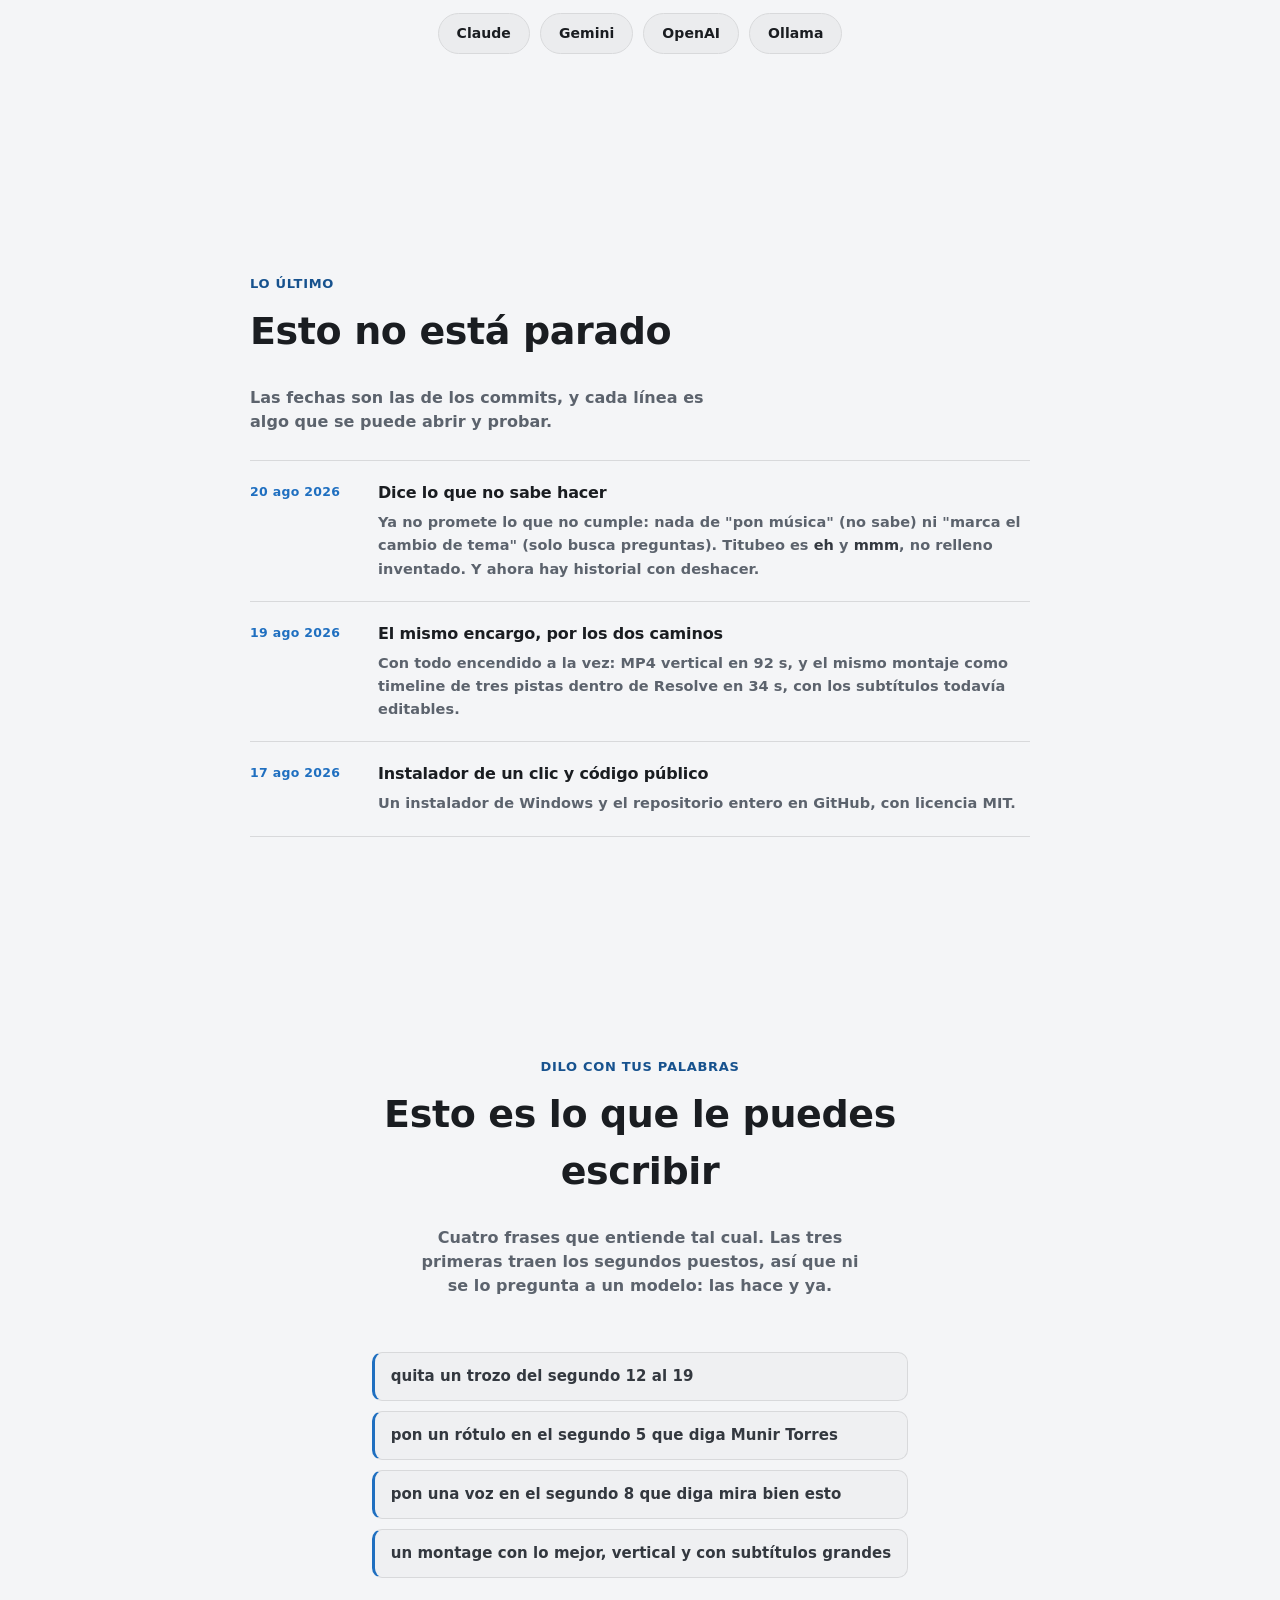
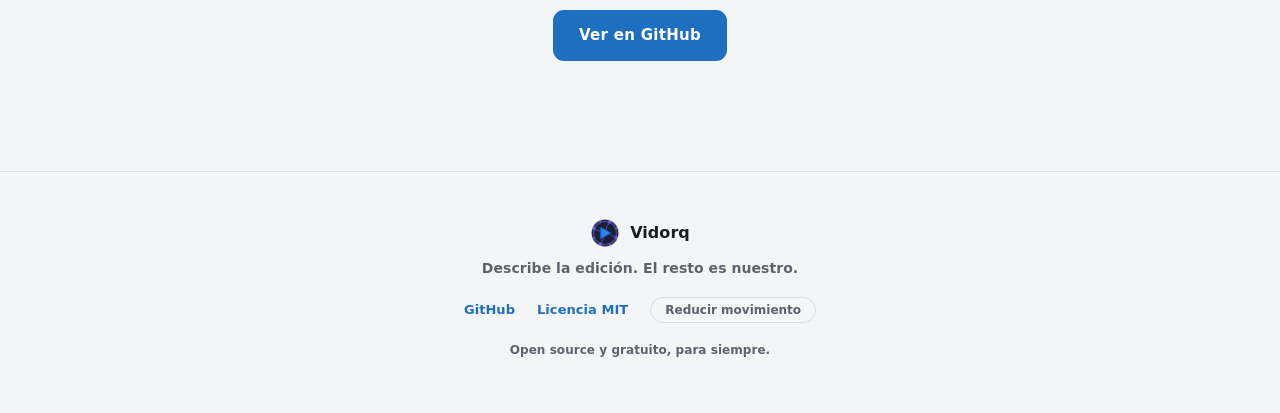
==== commit 3162a0ea: "Replace the app screenshot with a recreated panel demo A raster screenshot never matched the page's " ====
--- a/web/index.html
+++ b/web/index.html
@@ -59,10 +59,56 @@
     </section>
 
     <!-- ============ ASI SE VE ============ -->
-    <section class="section shot-section">
+    <!-- Recreado con el mismo CSS de la web, no una captura de la app: una
+         captura real mezclaba dos temas visuales distintos y se veia ajena
+         a la pagina. Los textos son los reales, tal cual estan hoy en
+         app/src/App.tsx. -->
+    <section class="section demo-section">
       <div class="section-inner wide">
-        <img src="screenshot-editar.png" alt="Pantalla de edición de Vidorq: arrastra un vídeo, escribe qué quieres y elige un preset" class="shot reveal" loading="lazy" width="1920" height="780">
-        <p class="shot-caption reveal">La pantalla real. Sin maquetas.</p>
+        <div class="demo reveal" aria-hidden="true">
+          <div class="demo-head">
+            <div>
+              <h3>Editar un vídeo</h3>
+              <p>Describe la edición. El resto es nuestro.</p>
+            </div>
+            <div class="demo-seg">
+              <button type="button" class="sel" tabindex="-1">MP4 directo</button>
+              <button type="button" tabindex="-1">Timeline en Resolve</button>
+            </div>
+          </div>
+
+          <div class="demo-drop">
+            <svg viewBox="0 0 24 24" width="26" height="26" fill="none" stroke="currentColor" stroke-width="1.8" stroke-linecap="round" stroke-linejoin="round"><path d="M12 3v12"/><path d="M7 10l5 5 5-5"/><path d="M5 20h14"/></svg>
+            <strong>Arrastra tu vídeo aquí</strong>
+            <span>o pega la ruta del archivo y pulsa Enter</span>
+          </div>
+
+          <div class="demo-prompt">Un short vertical con subtítulos grandes</div>
+          <div class="demo-eg">
+            <span>Un short vertical con subtítulos grandes</span>
+            <span>Quita silencios y titubeos, nada más</span>
+            <span>Los mejores momentos, en vertical</span>
+          </div>
+
+          <div class="demo-presets">
+            <button type="button" class="demo-preset sel" tabindex="-1">
+              <svg viewBox="0 0 24 24" width="18" height="18" fill="none" stroke="currentColor" stroke-width="1.8" stroke-linecap="round" stroke-linejoin="round"><circle cx="6" cy="6" r="3"/><circle cx="6" cy="18" r="3"/><path d="M20 4L8.12 15.88"/><path d="M14.47 14.48L20 20"/><path d="M8.12 8.12L12 12"/></svg>
+              <b>Limpieza</b>
+              <small>Corta silencios, titubeos y momentos muertos</small>
+            </button>
+            <button type="button" class="demo-preset" tabindex="-1">
+              <svg viewBox="0 0 24 24" width="18" height="18" fill="none" stroke="currentColor" stroke-width="1.8" stroke-linecap="round" stroke-linejoin="round"><rect x="9" y="2" width="6" height="12" rx="3"/><path d="M5 10a7 7 0 0 0 14 0"/><path d="M12 19v3"/></svg>
+              <b>Podcast</b>
+              <small>Corta y marca cada pregunta</small>
+            </button>
+            <button type="button" class="demo-preset" tabindex="-1">
+              <svg viewBox="0 0 24 24" width="18" height="18" fill="none" stroke="currentColor" stroke-width="1.8" stroke-linecap="round" stroke-linejoin="round"><path d="M13 2L4 14h7l-1 8 9-12h-7l1-8z"/></svg>
+              <b>Montaje <em>BETA</em></b>
+              <small>Se queda los momentos de más energía</small>
+            </button>
+          </div>
+        </div>
+        <p class="demo-caption reveal">El panel de edición, tal cual. Prueba a tocar un preset.</p>
       </div>
     </section>
 
--- a/web/styles.css
+++ b/web/styles.css
@@ -280,22 +280,69 @@
 .section-inner.center { text-align: center; display: flex; flex-direction: column; align-items: center; }
 .section-inner.wide { max-width: 980px; }
 
-/* ---------- captura real de la app ---------- */
-
-.shot-section { padding-top: 0; padding-bottom: 60px; }
-
-.shot {
-  width: 100%;
-  border-radius: 14px;
-  border: 1px solid var(--line);
+/* ---------- demo del panel (recreado, no capturado) ---------- */
+
+.demo-section { padding-top: 0; padding-bottom: 60px; }
+
+.demo {
+  background: var(--bg);
+  border: 1px solid var(--line);
+  border-radius: 18px;
+  padding: 30px 34px;
   box-shadow: 0 24px 60px -24px color-mix(in srgb, var(--text) 30%, transparent);
 }
 
-.shot-caption {
+.demo-head { display: flex; justify-content: space-between; align-items: flex-start; gap: 16px; flex-wrap: wrap; margin-bottom: 22px; }
+.demo-head h3 { font-size: 19px; font-weight: var(--w-fuerte); margin-bottom: 4px; }
+.demo-head p { font-size: 12.5px; color: var(--muted); }
+
+.demo-seg { display: inline-flex; gap: 3px; padding: 3px; background: var(--panel); border: 1px solid var(--line); border-radius: 8px; }
+.demo-seg button {
+  font: inherit; font-size: 12.5px; font-weight: var(--w-cuerpo); padding: 7px 13px;
+  border-radius: 6px; border: 0; background: transparent; color: var(--muted); cursor: pointer;
+}
+.demo-seg button.sel { background: var(--accent); color: var(--sobre); font-weight: var(--w-fuerte); }
+
+.demo-drop {
+  border: 1.5px dashed var(--line); border-radius: 12px; background: var(--panel2);
+  padding: 36px 24px; display: flex; flex-direction: column; align-items: center; gap: 7px;
+  color: var(--muted); text-align: center; margin-bottom: 20px;
+}
+.demo-drop svg { color: var(--faint); margin-bottom: 4px; }
+.demo-drop strong { color: var(--text); font-size: 16px; font-weight: var(--w-fuerte); }
+.demo-drop span { font-size: 13px; }
+
+.demo-prompt {
+  background: var(--panel2); border: 1px solid var(--line); border-radius: 11px;
+  padding: 14px 16px; font-size: 14px; color: var(--text); margin-bottom: 12px;
+}
+
+.demo-eg { display: flex; flex-wrap: wrap; gap: 8px; margin-bottom: 20px; }
+.demo-eg span { font-size: 12px; color: var(--muted); border: 1px dashed var(--line); border-radius: 999px; padding: 6px 12px; }
+
+.demo-presets { display: grid; grid-template-columns: repeat(3, 1fr); gap: 12px; }
+.demo-preset {
+  background: var(--panel); border: 1px solid var(--line); border-radius: 12px; padding: 16px;
+  text-align: left; font-family: inherit; cursor: pointer; display: flex; flex-direction: column; gap: 6px;
+  transition: border-color .15s, background .15s;
+}
+.demo-preset svg { color: var(--muted); }
+.demo-preset b { font-size: 14px; font-weight: var(--w-fuerte); color: var(--text); display: flex; align-items: center; gap: 6px; }
+.demo-preset em { font-style: normal; font-size: 9.5px; font-weight: var(--w-et); color: var(--accent-soft); letter-spacing: .6px; }
+.demo-preset small { font-size: 12px; color: var(--muted); line-height: 1.4; }
+.demo-preset.sel { border-color: var(--accent); background: var(--accent-fill); }
+.demo-preset.sel svg { color: var(--accent); }
+
+.demo-caption {
   text-align: center;
   margin-top: 14px;
   font-size: 13px;
   color: var(--muted);
+}
+
+@media (max-width: 720px) {
+  .demo-presets { grid-template-columns: 1fr; }
+  .demo { padding: 22px 20px; }
 }
 
 .lede { color: var(--muted); font-size: 17px; line-height: 1.55; margin-bottom: 30px; max-width: 620px; }
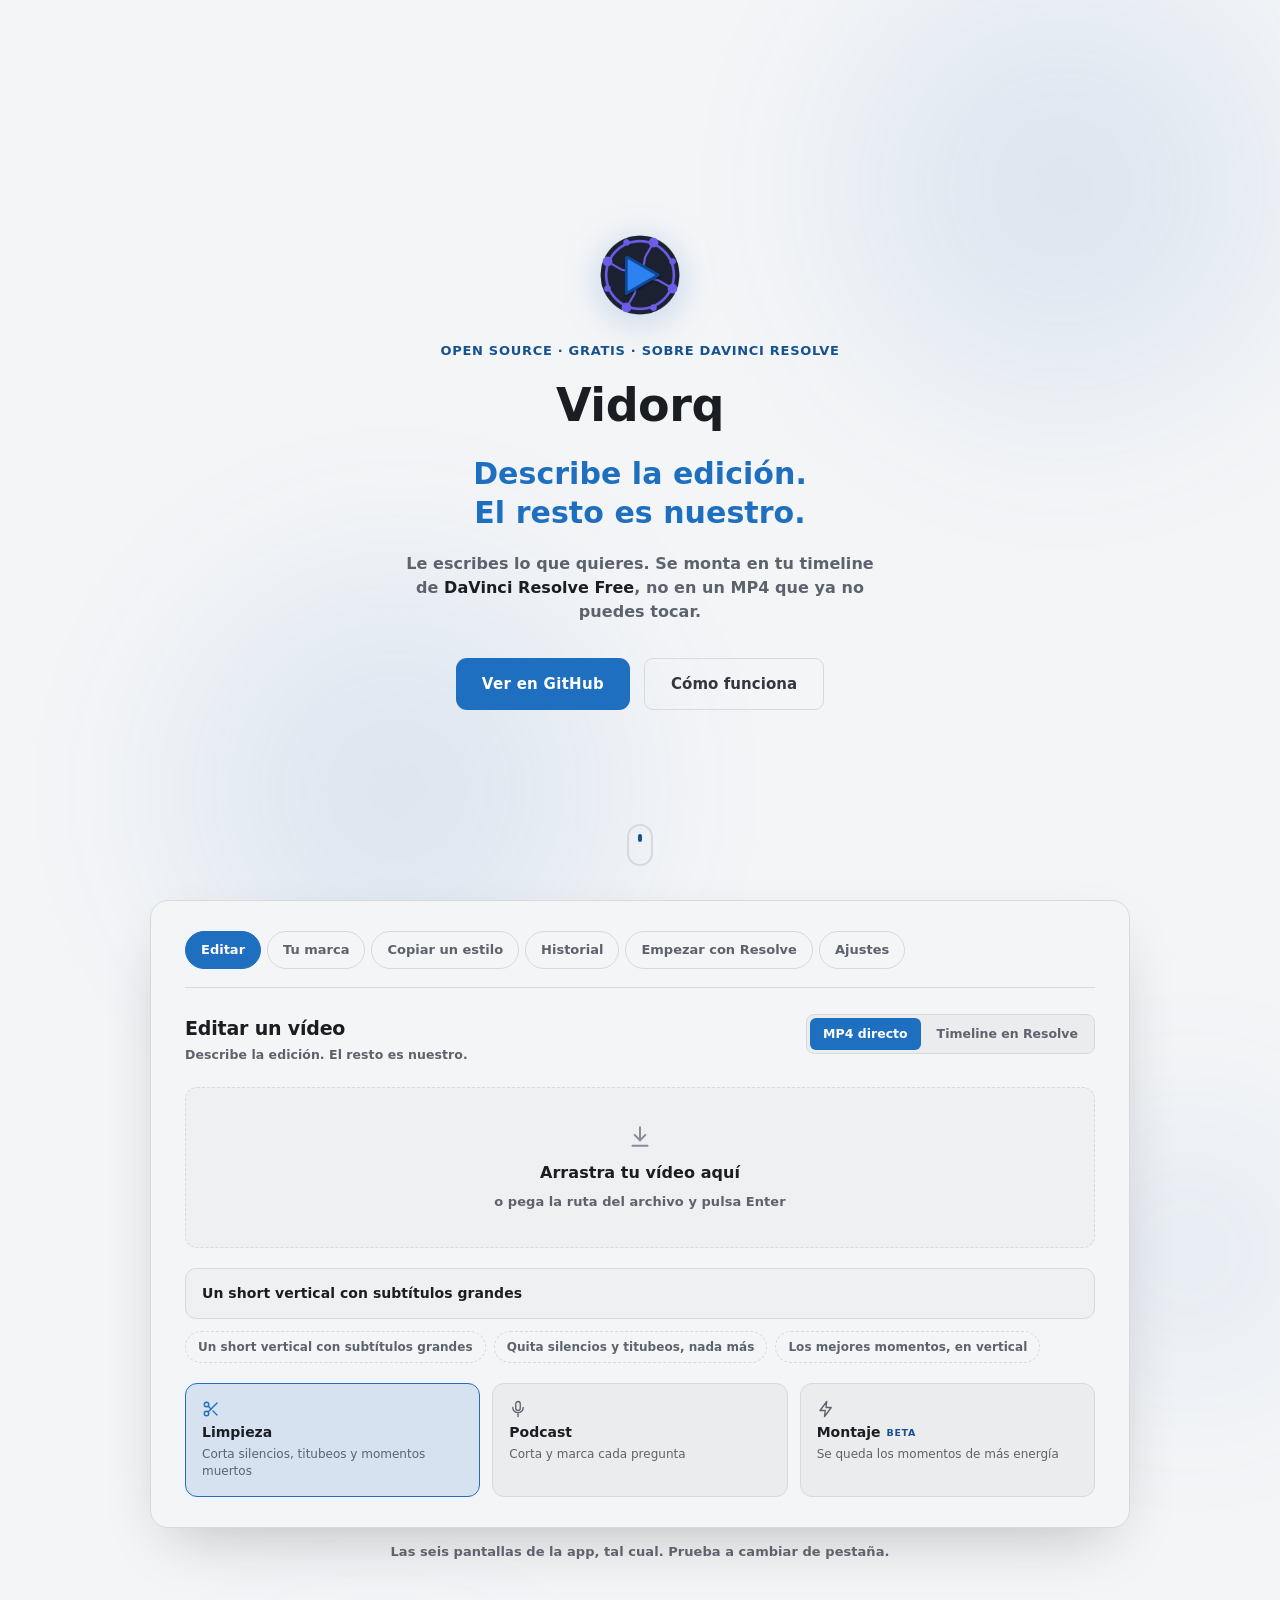
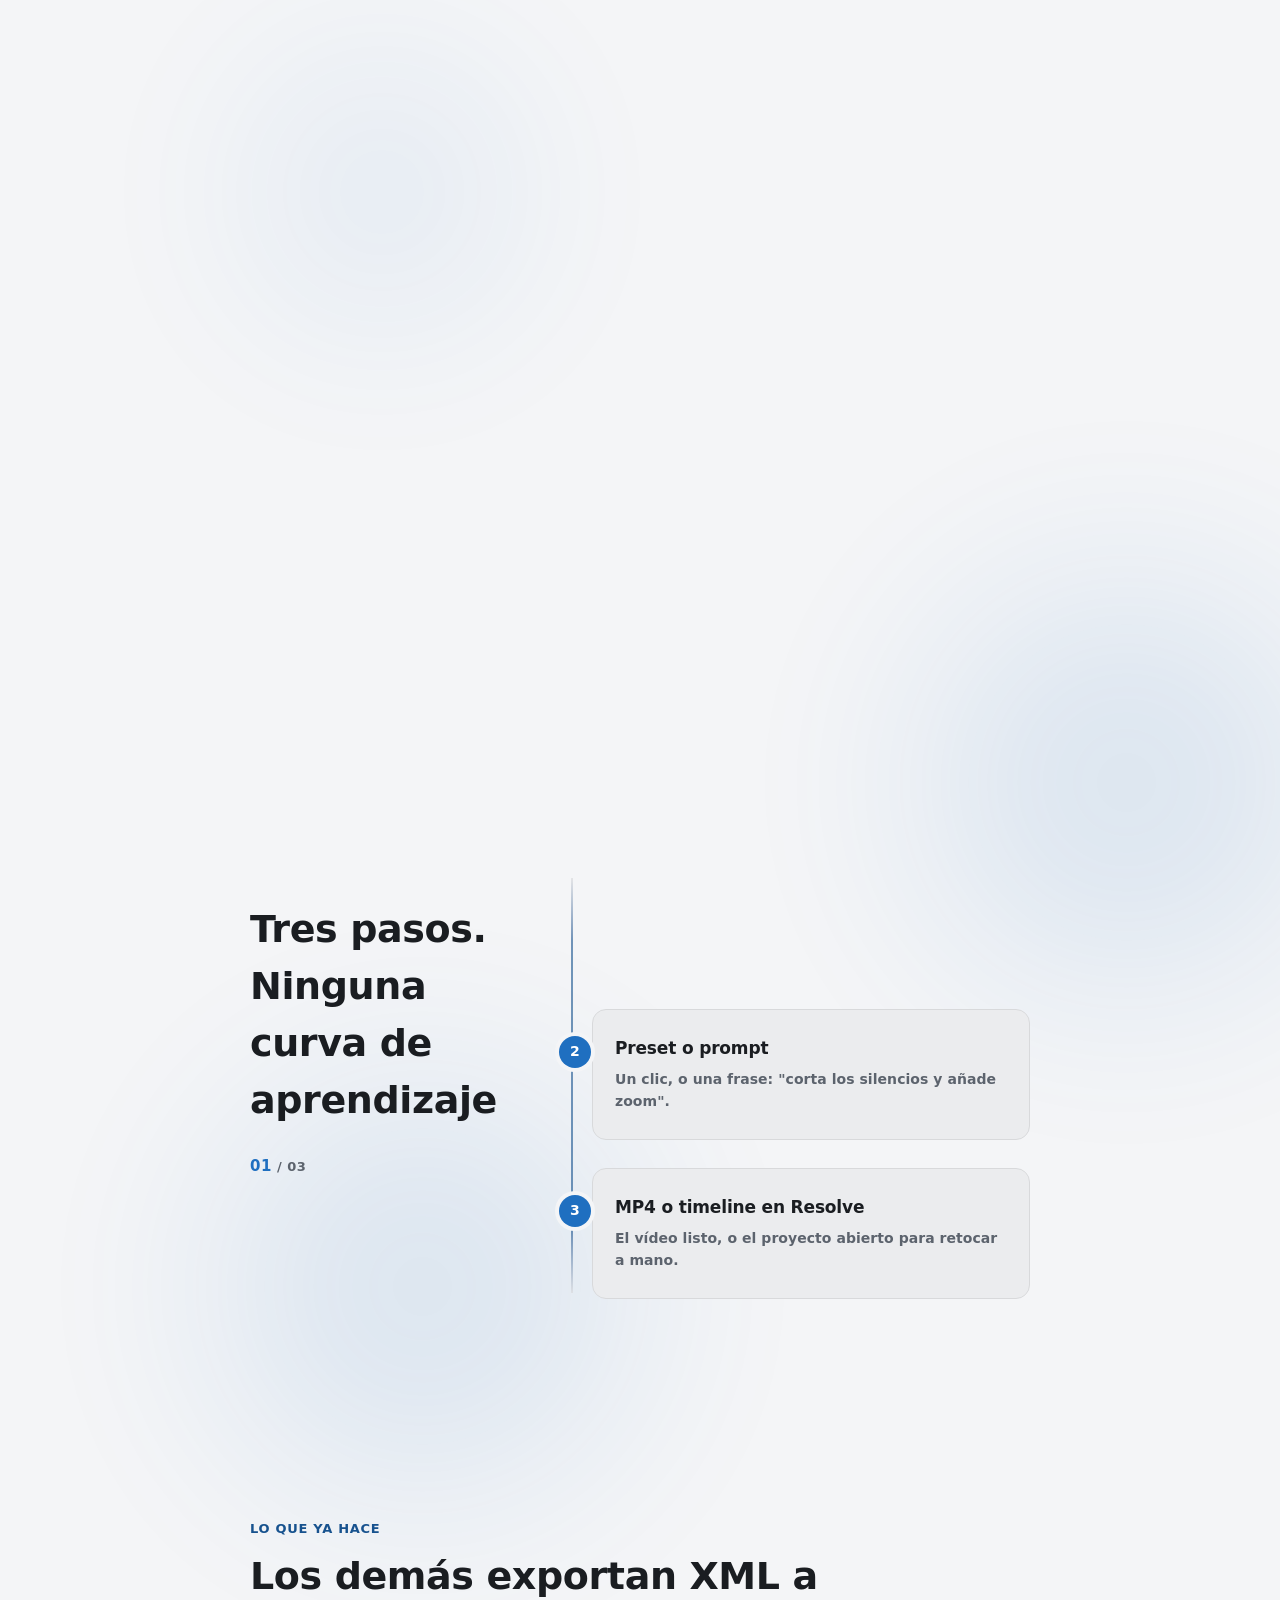
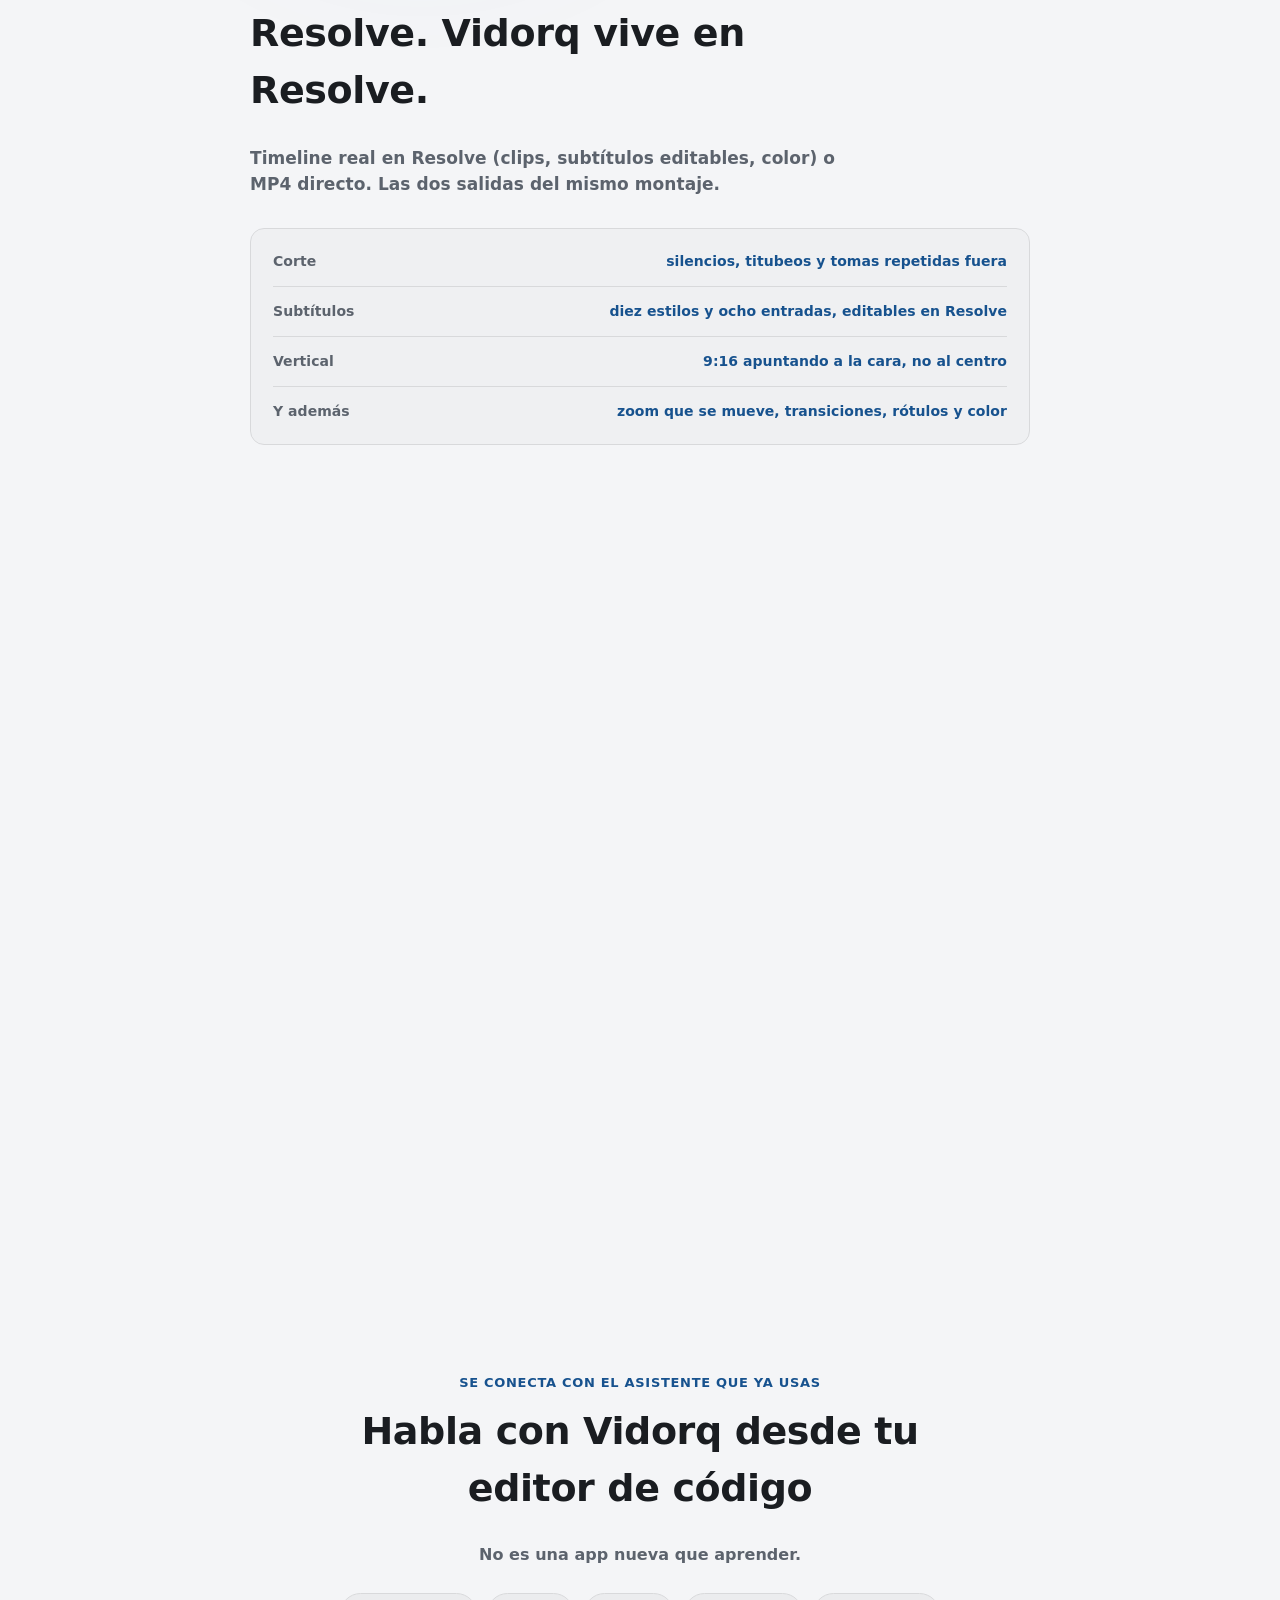
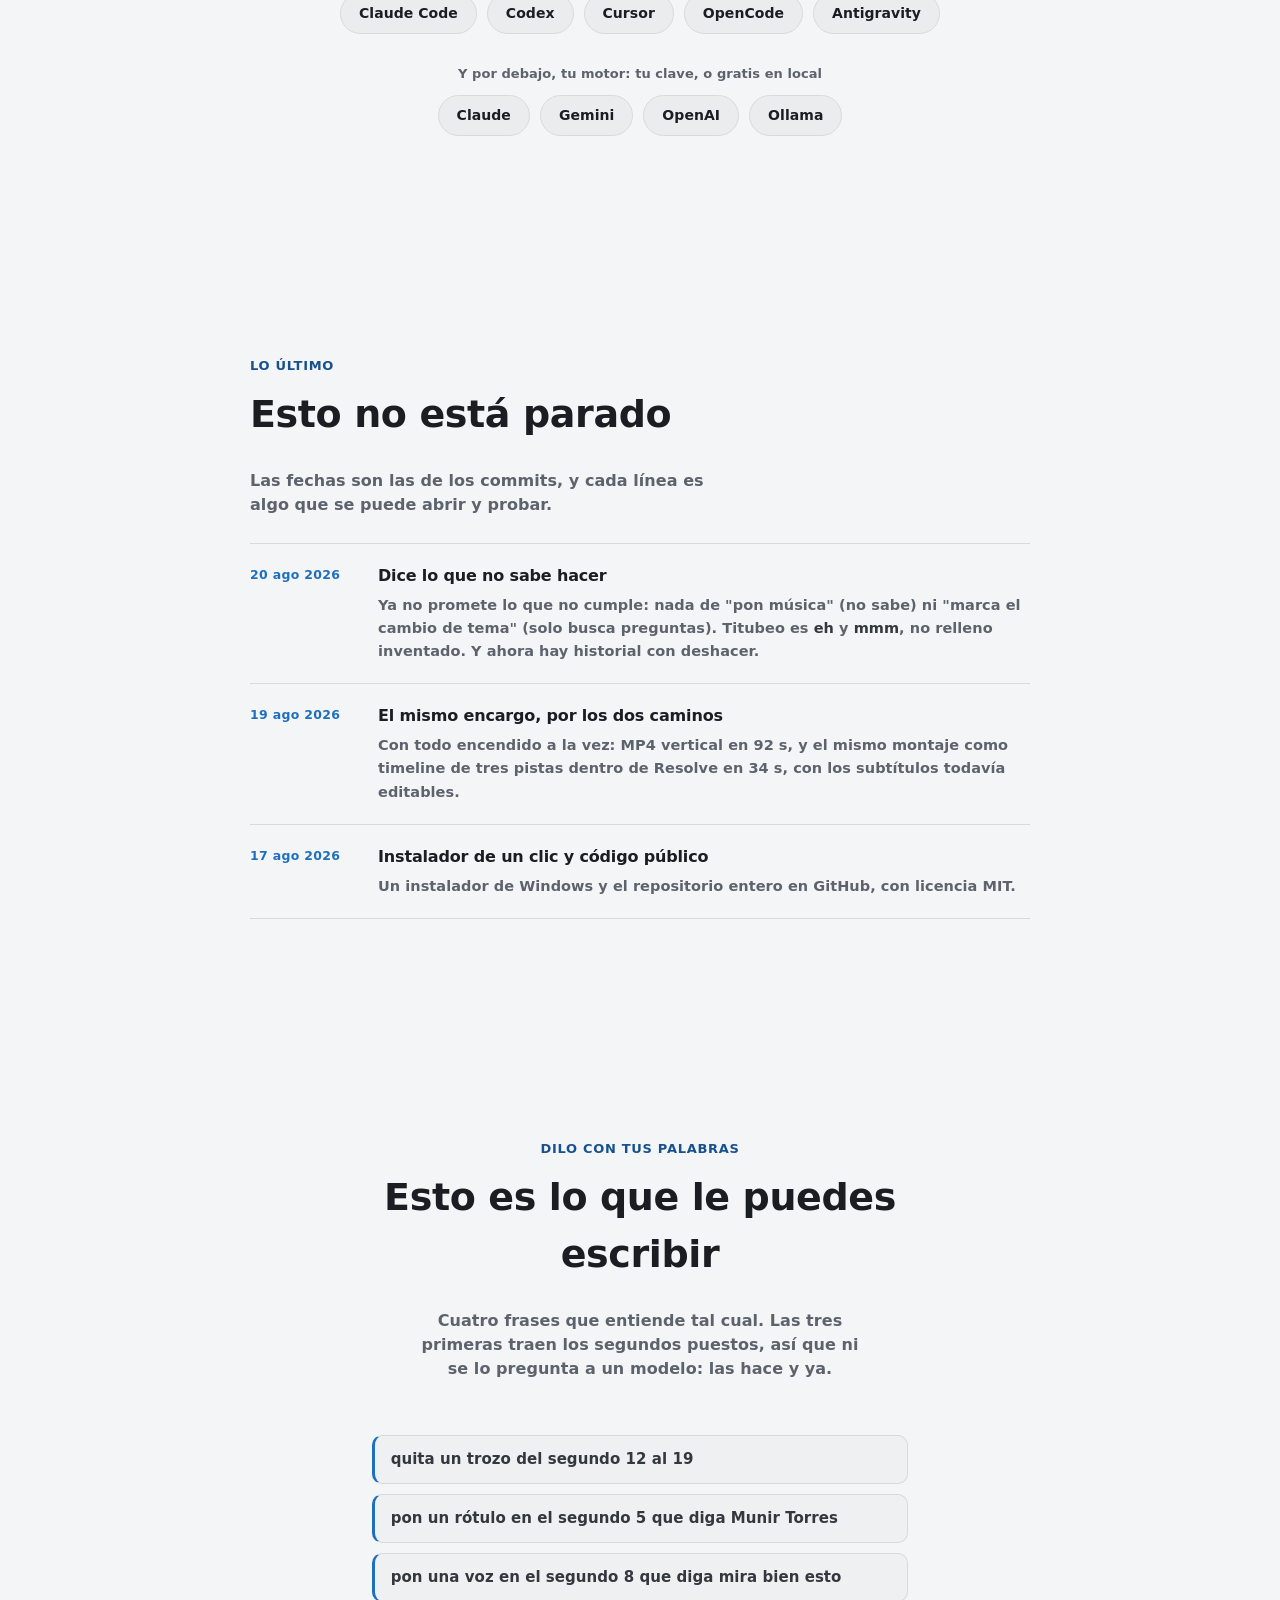
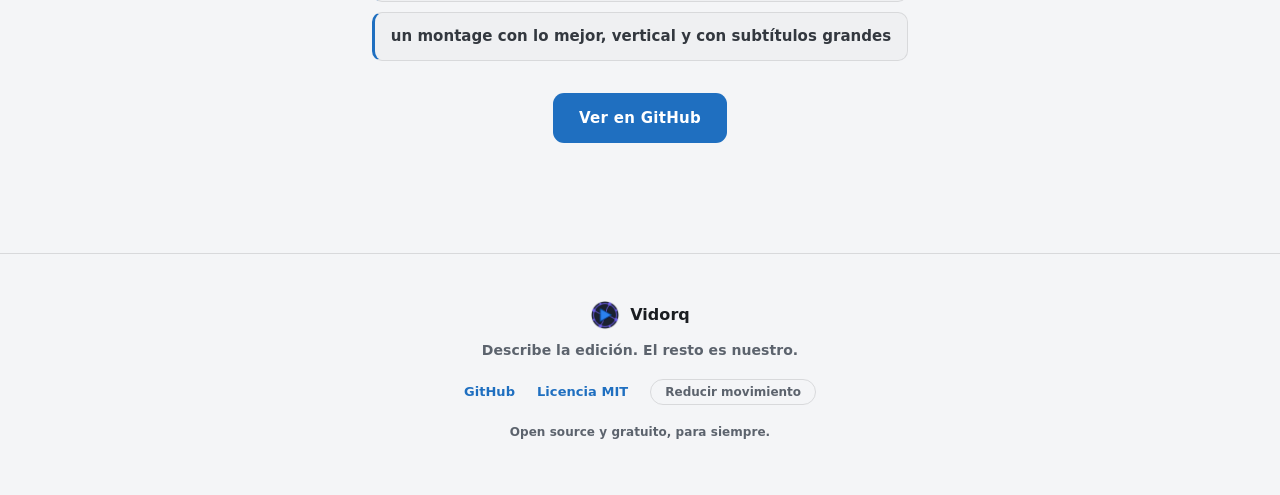
==== commit 6a7e7a01: "Turn the panel demo into all six real sections, tabbed Editar, Tu marca, Copiar un estilo, Historial" ====
--- a/web/index.html
+++ b/web/index.html
@@ -62,53 +62,197 @@
     <!-- Recreado con el mismo CSS de la web, no una captura de la app: una
          captura real mezclaba dos temas visuales distintos y se veia ajena
          a la pagina. Los textos son los reales, tal cual estan hoy en
-         app/src/App.tsx. -->
+         app/src/App.tsx, Brand.tsx, Aprende.tsx, History.tsx, Guia.tsx y
+         Settings.tsx (y su i18n). Las seis pestanas son las seis del lateral
+         de la app de verdad. -->
     <section class="section demo-section">
       <div class="section-inner wide">
         <div class="demo reveal" aria-hidden="true">
-          <div class="demo-head">
-            <div>
-              <h3>Editar un vídeo</h3>
-              <p>Describe la edición. El resto es nuestro.</p>
-            </div>
-            <div class="demo-seg">
-              <button type="button" class="sel" tabindex="-1">MP4 directo</button>
-              <button type="button" tabindex="-1">Timeline en Resolve</button>
-            </div>
-          </div>
-
-          <div class="demo-drop">
-            <svg viewBox="0 0 24 24" width="26" height="26" fill="none" stroke="currentColor" stroke-width="1.8" stroke-linecap="round" stroke-linejoin="round"><path d="M12 3v12"/><path d="M7 10l5 5 5-5"/><path d="M5 20h14"/></svg>
-            <strong>Arrastra tu vídeo aquí</strong>
-            <span>o pega la ruta del archivo y pulsa Enter</span>
-          </div>
-
-          <div class="demo-prompt">Un short vertical con subtítulos grandes</div>
-          <div class="demo-eg">
-            <span>Un short vertical con subtítulos grandes</span>
-            <span>Quita silencios y titubeos, nada más</span>
-            <span>Los mejores momentos, en vertical</span>
-          </div>
-
-          <div class="demo-presets">
-            <button type="button" class="demo-preset sel" tabindex="-1">
-              <svg viewBox="0 0 24 24" width="18" height="18" fill="none" stroke="currentColor" stroke-width="1.8" stroke-linecap="round" stroke-linejoin="round"><circle cx="6" cy="6" r="3"/><circle cx="6" cy="18" r="3"/><path d="M20 4L8.12 15.88"/><path d="M14.47 14.48L20 20"/><path d="M8.12 8.12L12 12"/></svg>
-              <b>Limpieza</b>
-              <small>Corta silencios, titubeos y momentos muertos</small>
-            </button>
-            <button type="button" class="demo-preset" tabindex="-1">
-              <svg viewBox="0 0 24 24" width="18" height="18" fill="none" stroke="currentColor" stroke-width="1.8" stroke-linecap="round" stroke-linejoin="round"><rect x="9" y="2" width="6" height="12" rx="3"/><path d="M5 10a7 7 0 0 0 14 0"/><path d="M12 19v3"/></svg>
-              <b>Podcast</b>
-              <small>Corta y marca cada pregunta</small>
-            </button>
-            <button type="button" class="demo-preset" tabindex="-1">
-              <svg viewBox="0 0 24 24" width="18" height="18" fill="none" stroke="currentColor" stroke-width="1.8" stroke-linecap="round" stroke-linejoin="round"><path d="M13 2L4 14h7l-1 8 9-12h-7l1-8z"/></svg>
-              <b>Montaje <em>BETA</em></b>
-              <small>Se queda los momentos de más energía</small>
-            </button>
-          </div>
-        </div>
-        <p class="demo-caption reveal">El panel de edición, tal cual. Prueba a tocar un preset.</p>
+          <div class="demo-tabs">
+            <button type="button" class="demo-tab sel" data-tab="editar" tabindex="-1">Editar</button>
+            <button type="button" class="demo-tab" data-tab="marca" tabindex="-1">Tu marca</button>
+            <button type="button" class="demo-tab" data-tab="estilo" tabindex="-1">Copiar un estilo</button>
+            <button type="button" class="demo-tab" data-tab="historial" tabindex="-1">Historial</button>
+            <button type="button" class="demo-tab" data-tab="resolve" tabindex="-1">Empezar con Resolve</button>
+            <button type="button" class="demo-tab" data-tab="ajustes" tabindex="-1">Ajustes</button>
+          </div>
+
+          <!-- ---- Editar un vídeo ---- -->
+          <div class="demo-panel" data-panel="editar">
+            <div class="demo-head">
+              <div>
+                <h3>Editar un vídeo</h3>
+                <p>Describe la edición. El resto es nuestro.</p>
+              </div>
+              <div class="demo-seg">
+                <button type="button" class="sel" tabindex="-1">MP4 directo</button>
+                <button type="button" tabindex="-1">Timeline en Resolve</button>
+              </div>
+            </div>
+
+            <div class="demo-drop">
+              <svg viewBox="0 0 24 24" width="26" height="26" fill="none" stroke="currentColor" stroke-width="1.8" stroke-linecap="round" stroke-linejoin="round"><path d="M12 3v12"/><path d="M7 10l5 5 5-5"/><path d="M5 20h14"/></svg>
+              <strong>Arrastra tu vídeo aquí</strong>
+              <span>o pega la ruta del archivo y pulsa Enter</span>
+            </div>
+
+            <div class="demo-prompt">Un short vertical con subtítulos grandes</div>
+            <div class="demo-eg">
+              <span>Un short vertical con subtítulos grandes</span>
+              <span>Quita silencios y titubeos, nada más</span>
+              <span>Los mejores momentos, en vertical</span>
+            </div>
+
+            <div class="demo-presets">
+              <button type="button" class="demo-preset sel" tabindex="-1">
+                <svg viewBox="0 0 24 24" width="18" height="18" fill="none" stroke="currentColor" stroke-width="1.8" stroke-linecap="round" stroke-linejoin="round"><circle cx="6" cy="6" r="3"/><circle cx="6" cy="18" r="3"/><path d="M20 4L8.12 15.88"/><path d="M14.47 14.48L20 20"/><path d="M8.12 8.12L12 12"/></svg>
+                <b>Limpieza</b>
+                <small>Corta silencios, titubeos y momentos muertos</small>
+              </button>
+              <button type="button" class="demo-preset" tabindex="-1">
+                <svg viewBox="0 0 24 24" width="18" height="18" fill="none" stroke="currentColor" stroke-width="1.8" stroke-linecap="round" stroke-linejoin="round"><rect x="9" y="2" width="6" height="12" rx="3"/><path d="M5 10a7 7 0 0 0 14 0"/><path d="M12 19v3"/></svg>
+                <b>Podcast</b>
+                <small>Corta y marca cada pregunta</small>
+              </button>
+              <button type="button" class="demo-preset" tabindex="-1">
+                <svg viewBox="0 0 24 24" width="18" height="18" fill="none" stroke="currentColor" stroke-width="1.8" stroke-linecap="round" stroke-linejoin="round"><path d="M13 2L4 14h7l-1 8 9-12h-7l1-8z"/></svg>
+                <b>Montaje <em>BETA</em></b>
+                <small>Se queda los momentos de más energía</small>
+              </button>
+            </div>
+          </div>
+
+          <!-- ---- Tu marca ---- -->
+          <div class="demo-panel" data-panel="marca" hidden>
+            <div class="demo-head">
+              <div>
+                <h3>Tu marca, tu estilo</h3>
+                <p>Vidorq usa este perfil para que cada edición sea tuya y de nadie más.</p>
+              </div>
+            </div>
+
+            <div class="demo-field">
+              <label>¿Qué sensación debe dejar tu contenido?</label>
+              <div class="chips">
+                <span class="chip sel">cercano</span>
+                <span class="chip">premium</span>
+                <span class="chip sel">enérgico</span>
+                <span class="chip">calmado</span>
+                <span class="chip">técnico</span>
+                <span class="chip">divertido</span>
+              </div>
+            </div>
+
+            <div class="demo-field">
+              <label>Ritmo de edición</label>
+              <div class="demo-pace">
+                <div class="demo-pace-track"><i style="width: 70%"></i></div>
+                <div class="demo-pace-read"><b>7 / 10</b><span>hype: cortes secos y muy seguidos</span></div>
+              </div>
+            </div>
+
+            <div class="demo-field">
+              <label>Colores de marca</label>
+              <div class="demo-swatches">
+                <span style="background: #6c5ce7"></span>
+                <span style="background: #2b82f0"></span>
+              </div>
+            </div>
+          </div>
+
+          <!-- ---- Copiar un estilo ---- -->
+          <div class="demo-panel" data-panel="estilo" hidden>
+            <div class="demo-head">
+              <div>
+                <h3>Copiar el estilo de un vídeo</h3>
+                <p>Dale un vídeo que te haya gustado. Vidorq lo mira y te dice cómo está hecho.</p>
+              </div>
+            </div>
+
+            <div class="demo-row">
+              <div class="demo-prompt" style="flex: 1">https://tiktok.com/@ejemplo/vídeo</div>
+              <button type="button" class="ghost" tabindex="-1">Mirarlo</button>
+            </div>
+
+            <div class="demo-reparto">
+              <p><strong>De su vídeo he copiado:</strong> dónde cae el texto, el tamaño de la letra, el color del relleno.</p>
+              <p>El resto sale de la plantilla, porque todavía no sé medirlo.</p>
+            </div>
+          </div>
+
+          <!-- ---- Historial ---- -->
+          <div class="demo-panel" data-panel="historial" hidden>
+            <div class="demo-head">
+              <div>
+                <h3>Historial</h3>
+                <p>Cada edición, con lo que le pediste y lo que hizo.</p>
+              </div>
+            </div>
+
+            <div class="demo-hist">
+              <div class="demo-hist-row">
+                <span class="demo-hist-hour">14:22</span>
+                <span class="demo-hist-body">
+                  <b>short_gaming.mp4</b><em>MP4</em>
+                  <span>"quita los silencios y añade zoom"</span>
+                  <small>8 cortes · subtítulos animados · 38 s</small>
+                </span>
+              </div>
+              <div class="demo-hist-row">
+                <span class="demo-hist-hour">11:05</span>
+                <span class="demo-hist-body">
+                  <b>podcast_ep12.mp4</b><em class="resolve">Resolve</em>
+                  <span>"un short vertical con subtítulos grandes"</span>
+                  <small>14 cortes · timeline de 3 pistas · 51 s</small>
+                </span>
+              </div>
+            </div>
+          </div>
+
+          <!-- ---- Empezar con Resolve ---- -->
+          <div class="demo-panel" data-panel="resolve" hidden>
+            <div class="demo-head">
+              <div>
+                <h3>Empezar con Resolve</h3>
+                <p>Tres cosas y ya editas dentro de DaVinci. Esta pantalla comprueba sola si están hechas.</p>
+              </div>
+            </div>
+
+            <ol class="demo-steps">
+              <li class="ok"><span class="demo-step-mark"><svg viewBox="0 0 24 24" width="13" height="13" fill="none" stroke="currentColor" stroke-width="2.4" stroke-linecap="round" stroke-linejoin="round"><path d="M4 12l5 5L20 6"/></svg></span><b>El motor de Vidorq está encendido</b></li>
+              <li class="ok"><span class="demo-step-mark"><svg viewBox="0 0 24 24" width="13" height="13" fill="none" stroke="currentColor" stroke-width="2.4" stroke-linecap="round" stroke-linejoin="round"><path d="M4 12l5 5L20 6"/></svg></span><b>DaVinci Resolve abierto con un proyecto</b></li>
+              <li class="ok"><span class="demo-step-mark"><svg viewBox="0 0 24 24" width="13" height="13" fill="none" stroke="currentColor" stroke-width="2.4" stroke-linecap="round" stroke-linejoin="round"><path d="M4 12l5 5L20 6"/></svg></span><b>El puente arrancado dentro de Resolve</b></li>
+            </ol>
+
+            <div class="demo-ok">Todo listo. Elige Timeline en Resolve como salida y lo verás montarse en directo.</div>
+          </div>
+
+          <!-- ---- Ajustes ---- -->
+          <div class="demo-panel" data-panel="ajustes" hidden>
+            <div class="demo-head">
+              <div>
+                <h3>Vincular con tu IA</h3>
+                <p>Lee el skill y controla el mismo motor que esta app y el mismo DaVinci Resolve.</p>
+              </div>
+            </div>
+
+            <div class="demo-agents">
+              <div class="demo-agent">
+                <div class="demo-agent-head"><strong>Claude Code</strong><button type="button" class="ghost small" tabindex="-1">Copiar</button></div>
+                <code>mklink /J "%USERPROFILE%\.claude\skills\vidorq" "C:\proyectos\Vidorq\skill"</code>
+              </div>
+              <div class="demo-agent">
+                <div class="demo-agent-head"><strong>Cursor</strong><button type="button" class="ghost small" tabindex="-1">Copiar</button></div>
+                <code>Añade C:\proyectos\Vidorq al workspace y pide: "lee skill/SKILL.md y edita mi vídeo con vidorq"</code>
+              </div>
+              <div class="demo-agent">
+                <div class="demo-agent-head"><strong>Antigravity</strong><button type="button" class="ghost small" tabindex="-1">Copiar</button></div>
+                <code>Abre C:\proyectos\Vidorq como proyecto y apunta al agente a skill/SKILL.md</code>
+              </div>
+            </div>
+          </div>
+        </div>
+        <p class="demo-caption reveal">Las seis pantallas de la app, tal cual. Prueba a cambiar de pestaña.</p>
       </div>
     </section>
 
--- a/web/styles.css
+++ b/web/styles.css
@@ -37,6 +37,7 @@
   --faint: #858c96;
   --accent: #1f6fc0;
   --sobre: #ffffff;
+  --ok: #137a52;
 }
 
 @media (prefers-color-scheme: dark) {
@@ -50,6 +51,7 @@
     --faint: #6b727c;
     --accent: #3d8ee0;
     --sobre: #06090c;
+    --ok: #35b37e;
   }
 }
 
@@ -63,6 +65,7 @@
   --faint: #6b727c;
   --accent: #3d8ee0;
   --sobre: #06090c;
+  --ok: #35b37e;
 }
 
 * { box-sizing: border-box; margin: 0; padding: 0; }
@@ -239,6 +242,7 @@
 
 .ghost:hover { border-color: var(--accent); }
 .ghost:focus-visible { outline: 2px solid var(--accent); outline-offset: 2px; border-radius: 6px; }
+.ghost.small { padding: 6px 13px; font-size: 12px; }
 
 .scroll-hint {
   position: absolute;
@@ -332,6 +336,104 @@
 .demo-preset small { font-size: 12px; color: var(--muted); line-height: 1.4; }
 .demo-preset.sel { border-color: var(--accent); background: var(--accent-fill); }
 .demo-preset.sel svg { color: var(--accent); }
+
+/* ---------- pestañas del demo (las seis secciones del lateral) ---------- */
+
+.demo-tabs {
+  display: flex; flex-wrap: wrap; gap: 6px; margin-bottom: 26px;
+  padding-bottom: 18px; border-bottom: 1px solid var(--line);
+}
+
+.demo-tab {
+  font: inherit; font-size: 13px; font-weight: var(--w-cuerpo); color: var(--muted);
+  background: transparent; border: 1px solid var(--line); border-radius: 999px;
+  padding: 8px 15px; cursor: pointer; transition: border-color .15s, color .15s, background .15s;
+}
+
+.demo-tab:hover { color: var(--text); border-color: var(--accent-soft); }
+.demo-tab.sel { background: var(--accent); border-color: var(--accent); color: var(--sobre); font-weight: var(--w-fuerte); }
+
+/* ---------- Tu marca ---------- */
+
+.demo-field { margin-bottom: 22px; }
+.demo-field:last-child { margin-bottom: 0; }
+.demo-field label { display: block; font-size: 12.5px; font-weight: var(--w-fuerte); color: var(--text-dim); margin-bottom: 10px; }
+
+.demo-pace { display: flex; align-items: center; gap: 16px; }
+.demo-pace-track { flex: 1; height: 8px; border-radius: 4px; background: var(--panel); border: 1px solid var(--line); overflow: hidden; }
+.demo-pace-track i { display: block; height: 100%; background: var(--accent); }
+.demo-pace-read { flex: 0 0 auto; display: flex; flex-direction: column; min-width: 200px; }
+.demo-pace-read b { font-size: 13px; font-weight: var(--w-fuerte); }
+.demo-pace-read span { font-size: 11.5px; color: var(--muted); }
+
+.demo-swatches { display: flex; gap: 10px; }
+.demo-swatches span { width: 34px; height: 34px; border-radius: 8px; border: 1px solid var(--line); }
+
+/* ---------- Copiar un estilo ---------- */
+
+.demo-row { display: flex; gap: 10px; align-items: center; margin-bottom: 18px; }
+.demo-row .demo-prompt { margin-bottom: 0; }
+
+.demo-reparto {
+  background: var(--panel2); border: 1px solid var(--line); border-radius: 11px;
+  padding: 14px 16px; display: flex; flex-direction: column; gap: 7px;
+}
+.demo-reparto p { font-size: 13.5px; color: var(--muted); line-height: 1.5; margin: 0; }
+.demo-reparto strong { color: var(--text); font-weight: var(--w-fuerte); }
+
+/* ---------- Historial ---------- */
+
+.demo-hist { display: flex; flex-direction: column; gap: 8px; }
+.demo-hist-row {
+  display: flex; gap: 14px; align-items: flex-start; background: var(--panel2);
+  border: 1px solid var(--line); border-radius: 10px; padding: 12px 14px;
+}
+.demo-hist-hour { flex: 0 0 auto; font-size: 12px; color: var(--faint); font-variant-numeric: tabular-nums; padding-top: 1px; }
+.demo-hist-body { display: flex; flex-direction: column; gap: 3px; }
+.demo-hist-body b { font-size: 13px; font-weight: var(--w-fuerte); color: var(--text); margin-right: 8px; }
+.demo-hist-body em {
+  font-style: normal; font-size: 10.5px; font-weight: var(--w-fuerte); color: var(--muted);
+  background: var(--panel); border: 1px solid var(--line-soft); border-radius: 5px; padding: 1px 6px;
+}
+.demo-hist-body em.resolve { color: var(--accent-soft); border-color: var(--accent); }
+.demo-hist-body span { font-size: 12.5px; color: var(--text-dim); }
+.demo-hist-body small { font-size: 11.5px; color: var(--muted); }
+
+/* ---------- Empezar con Resolve ---------- */
+
+.demo-steps { list-style: none; display: flex; flex-direction: column; gap: 10px; margin-bottom: 18px; }
+.demo-steps li {
+  display: flex; align-items: center; gap: 12px; background: var(--panel2);
+  border: 1px solid color-mix(in srgb, var(--ok) 32%, var(--line));
+  border-radius: 10px; padding: 12px 14px; font-size: 13.5px; font-weight: var(--w-fuerte); color: var(--text);
+}
+.demo-step-mark {
+  flex: 0 0 auto; width: 22px; height: 22px; border-radius: 50%;
+  background: var(--ok); color: var(--sobre); display: grid; place-items: center;
+}
+
+.demo-ok {
+  display: flex; align-items: center; gap: 10px; font-size: 12.5px; color: var(--text-dim);
+  background: color-mix(in srgb, var(--ok) 12%, var(--bg)); border: 1px solid color-mix(in srgb, var(--ok) 35%, var(--bg));
+  border-radius: 9px; padding: 11px 14px;
+}
+
+/* ---------- Ajustes / vincular con tu IA ---------- */
+
+.demo-agents { display: flex; flex-direction: column; gap: 10px; }
+.demo-agent { background: var(--panel2); border: 1px solid var(--line); border-radius: 10px; padding: 10px 12px; }
+.demo-agent-head { display: flex; justify-content: space-between; align-items: center; gap: 10px; margin-bottom: 6px; }
+.demo-agent-head strong { font-size: 13.5px; font-weight: var(--w-fuerte); }
+.demo-agent code {
+  display: block; font: 11.5px ui-monospace, Consolas, monospace; color: var(--accent-soft);
+  word-break: break-all; line-height: 1.5;
+}
+
+@media (max-width: 720px) {
+  .demo-pace { flex-direction: column; align-items: stretch; gap: 8px; }
+  .demo-pace-read { min-width: 0; }
+  .demo-row { flex-direction: column; align-items: stretch; }
+}
 
 .demo-caption {
   text-align: center;
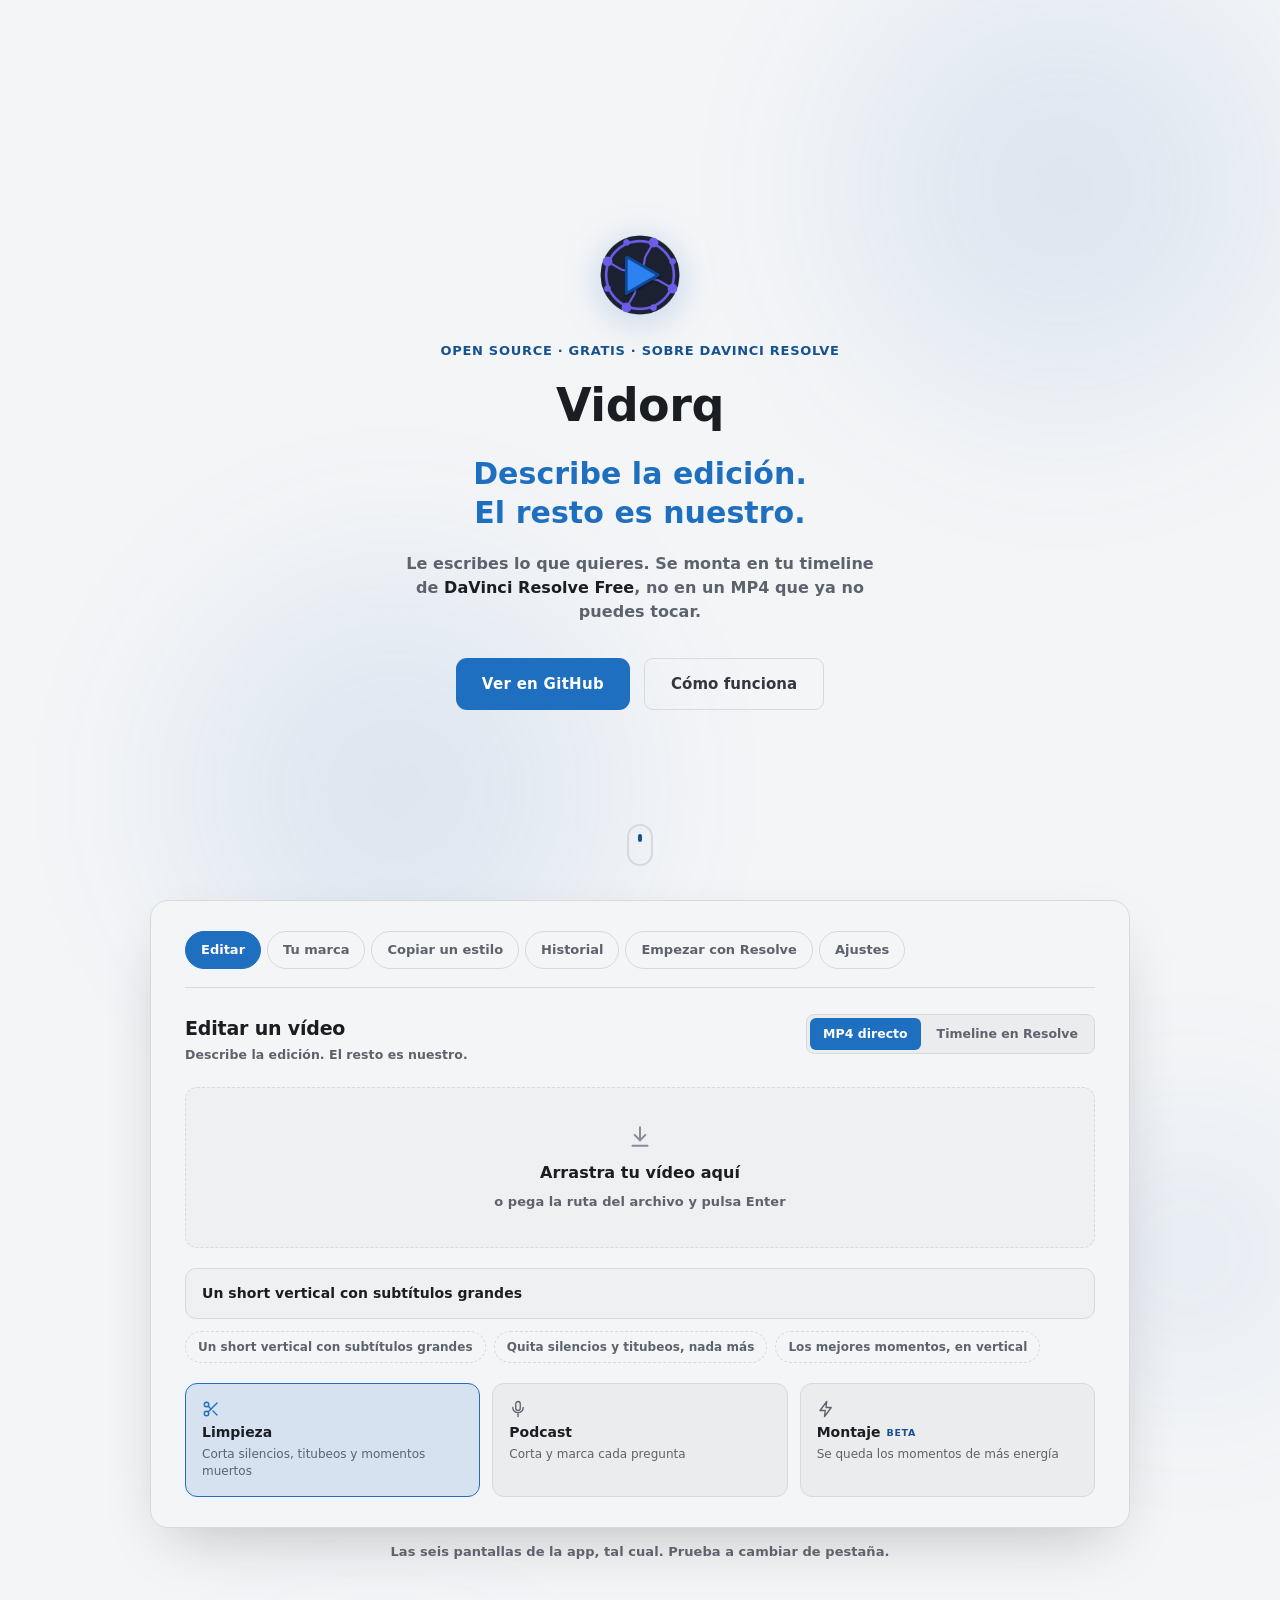
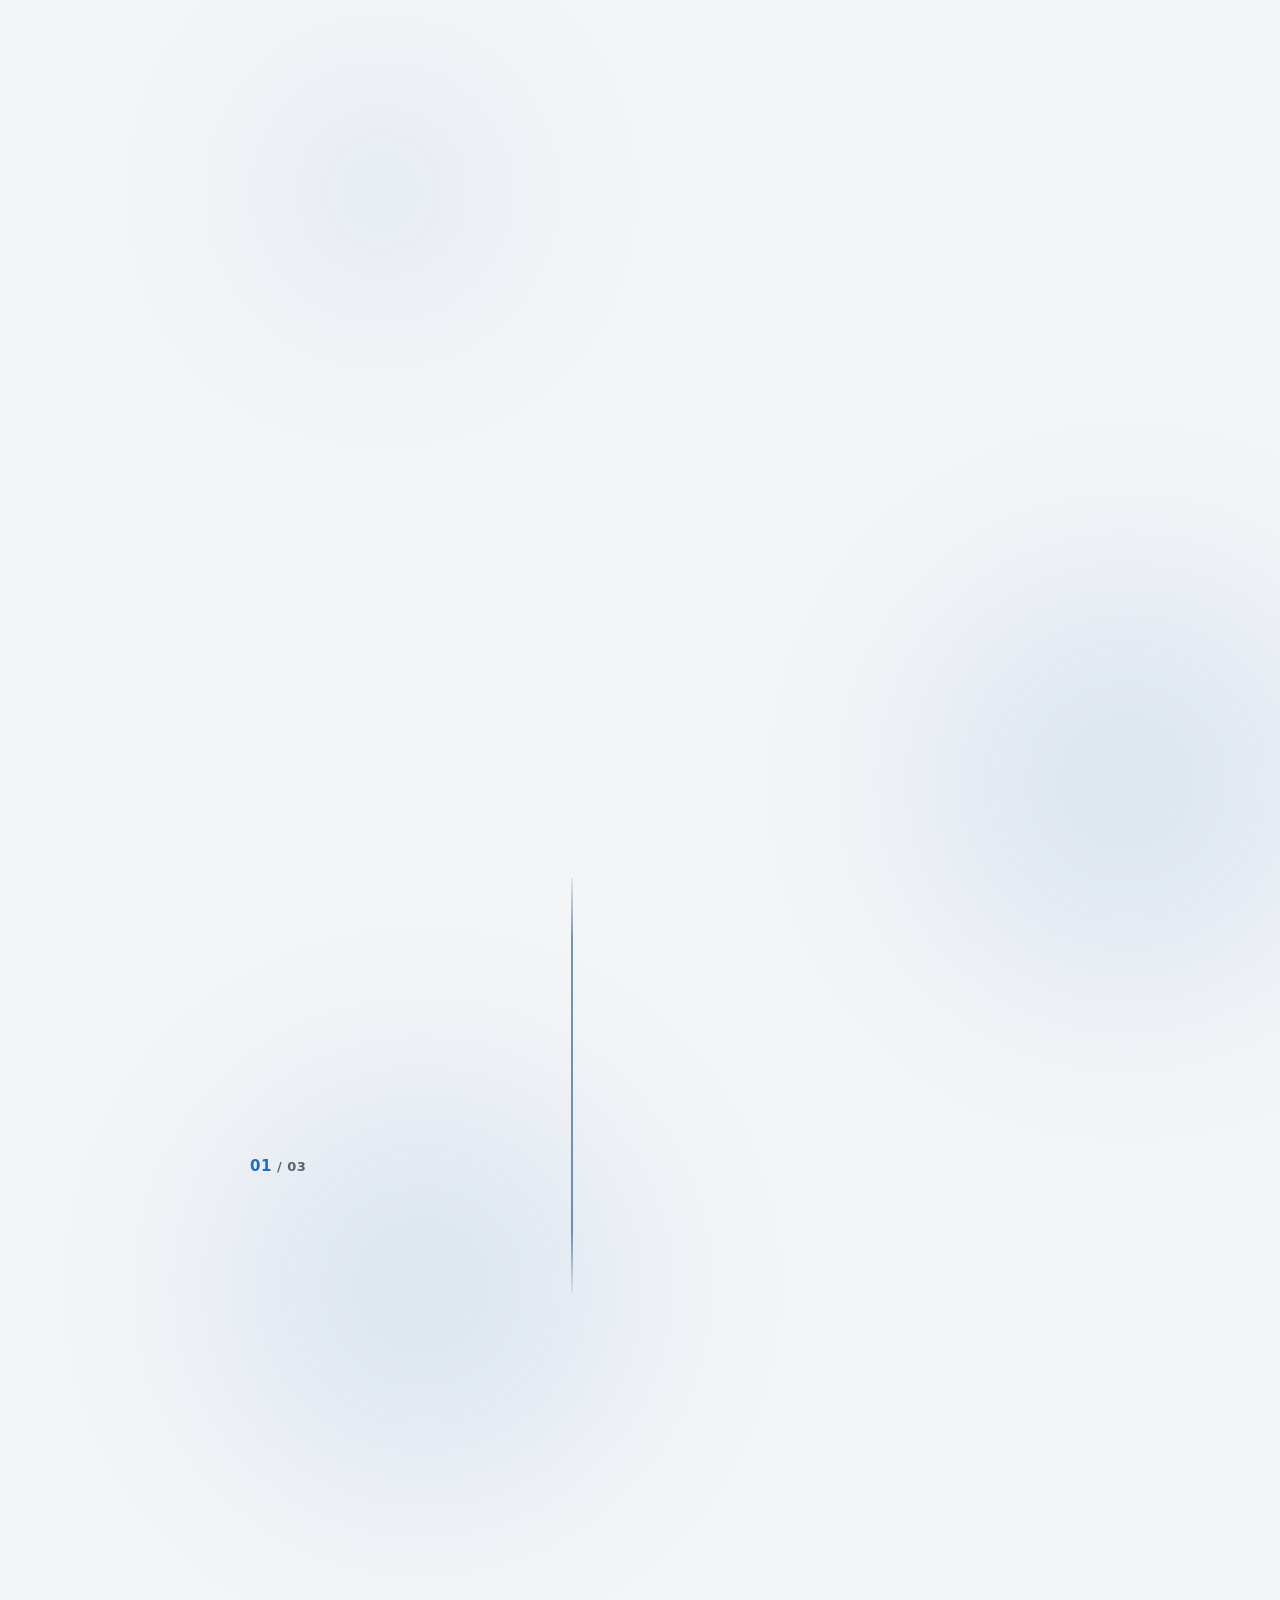
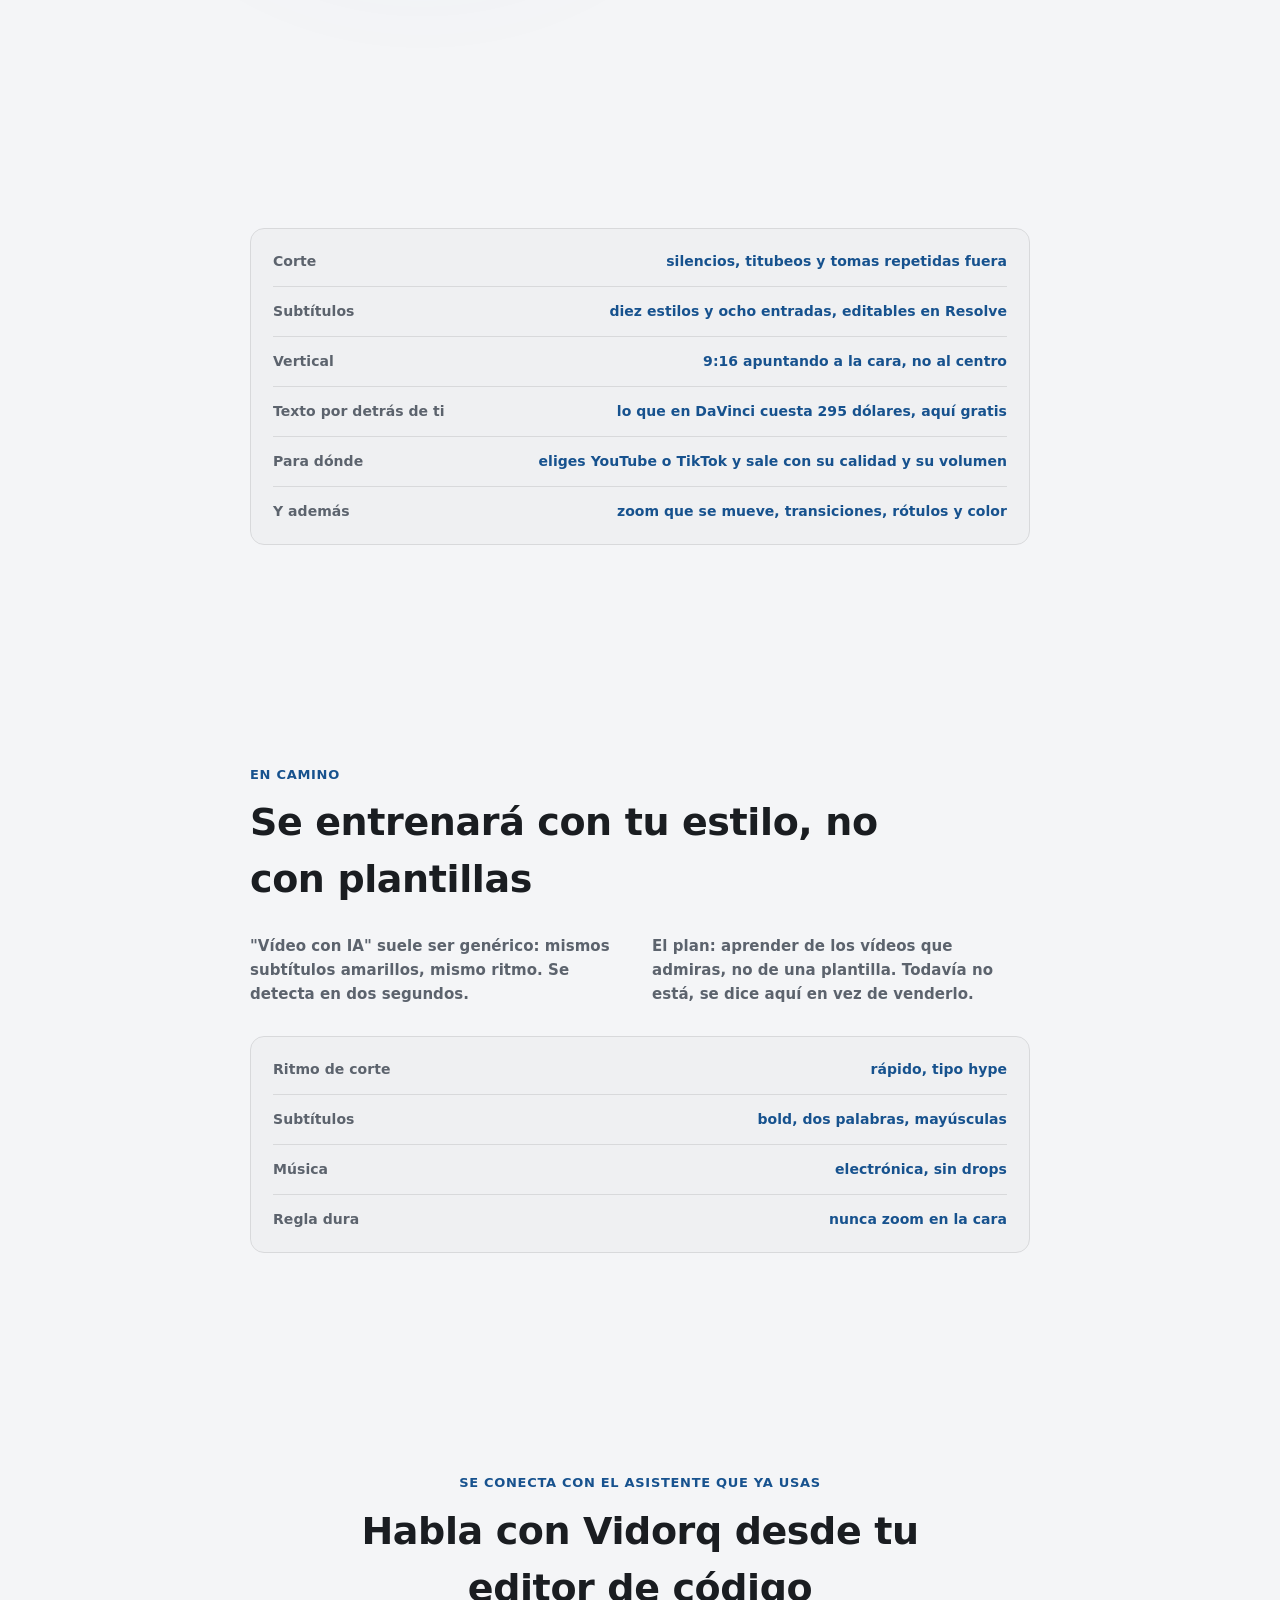
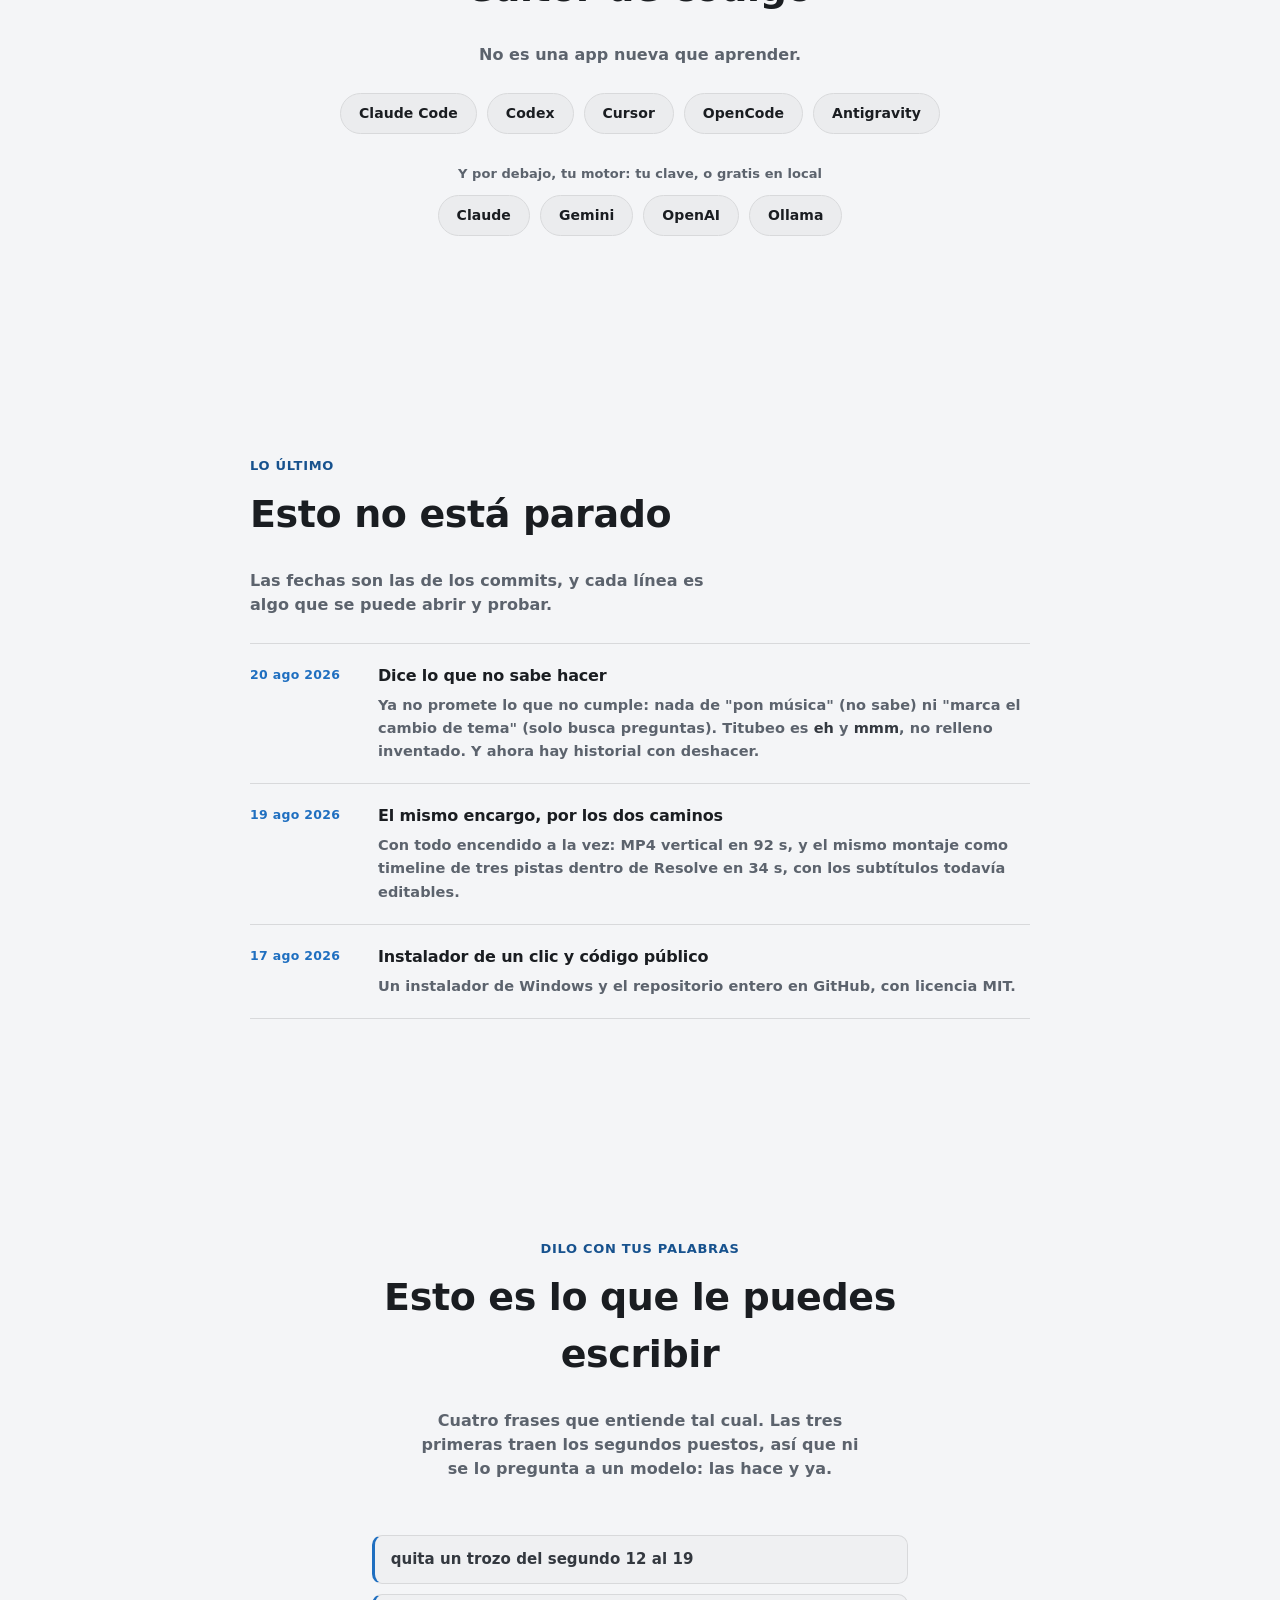
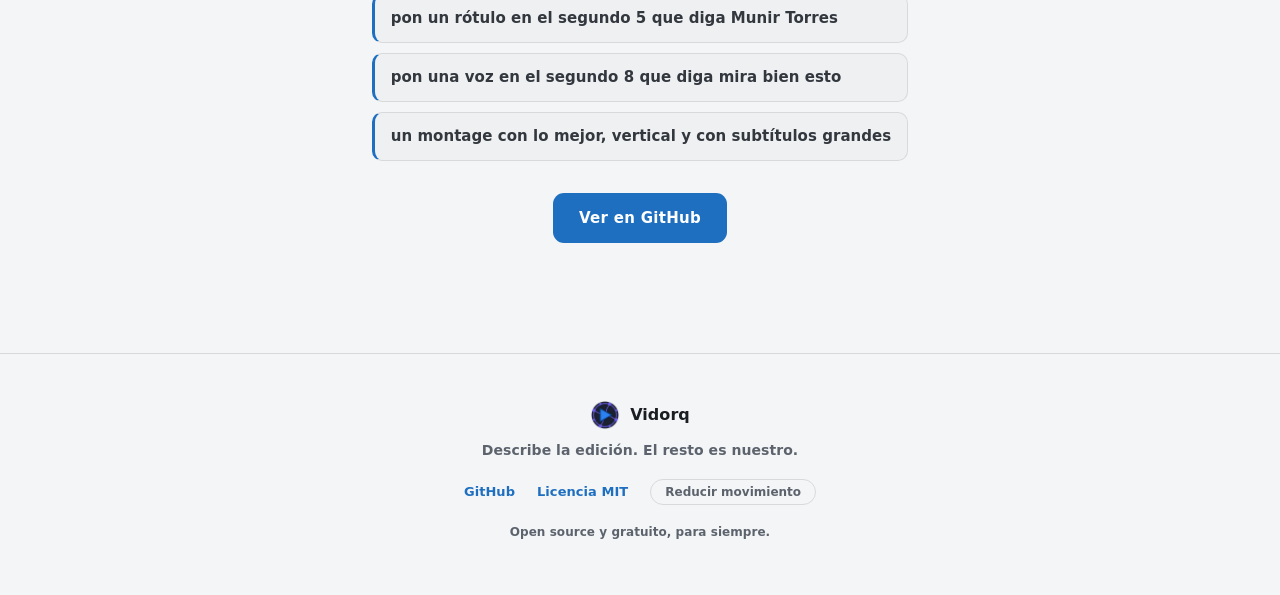
==== commit 1d98e986: "Stop the agent-facing docs describing a renderer from two versions ago SKILL.md is how another agent" ====
--- a/web/index.html
+++ b/web/index.html
@@ -330,6 +330,8 @@
           <div class="profile-row"><span>Corte</span><em>silencios, titubeos y tomas repetidas fuera</em></div>
           <div class="profile-row"><span>Subtítulos</span><em>diez estilos y ocho entradas, editables en Resolve</em></div>
           <div class="profile-row"><span>Vertical</span><em>9:16 apuntando a la cara, no al centro</em></div>
+          <div class="profile-row"><span>Texto por detrás de ti</span><em>lo que en DaVinci cuesta 295 dólares, aquí gratis</em></div>
+          <div class="profile-row"><span>Para dónde</span><em>eliges YouTube o TikTok y sale con su calidad y su volumen</em></div>
           <div class="profile-row"><span>Y además</span><em>zoom que se mueve, transiciones, rótulos y color</em></div>
         </div>
       </div>
